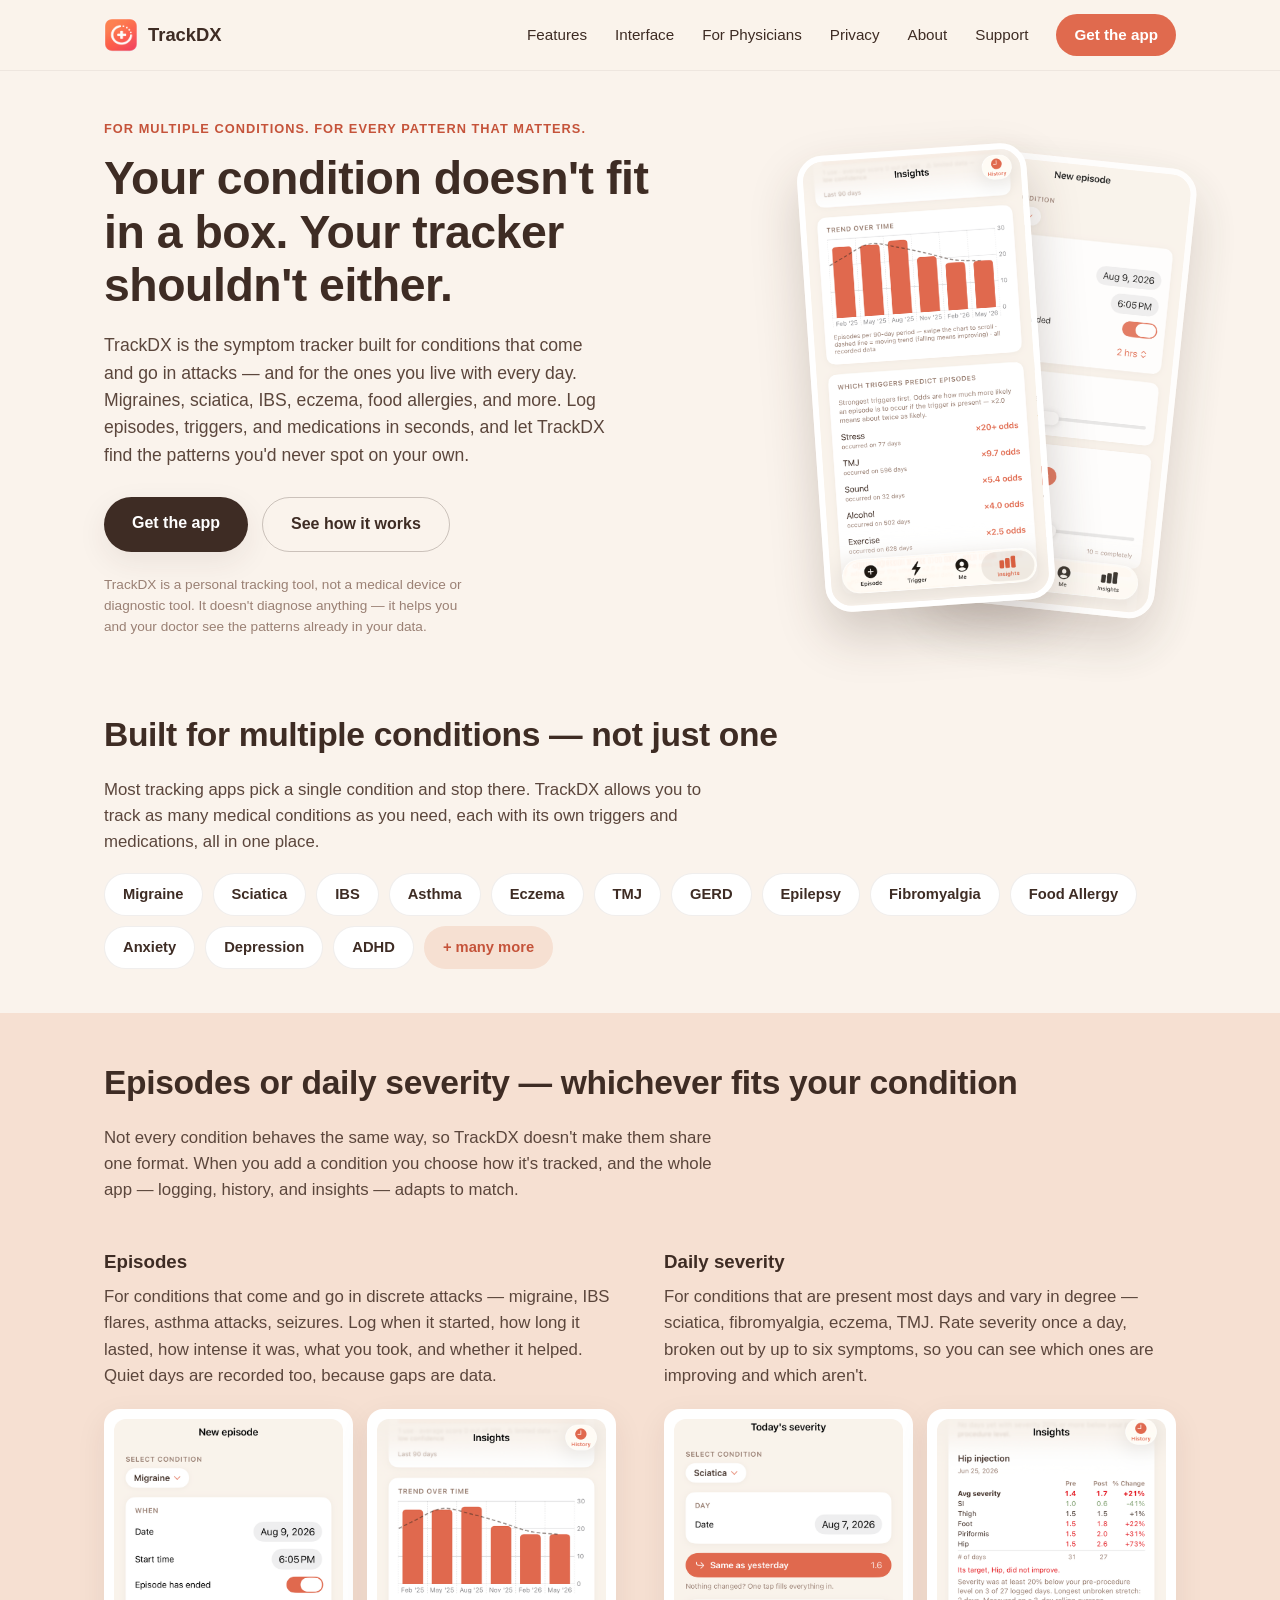
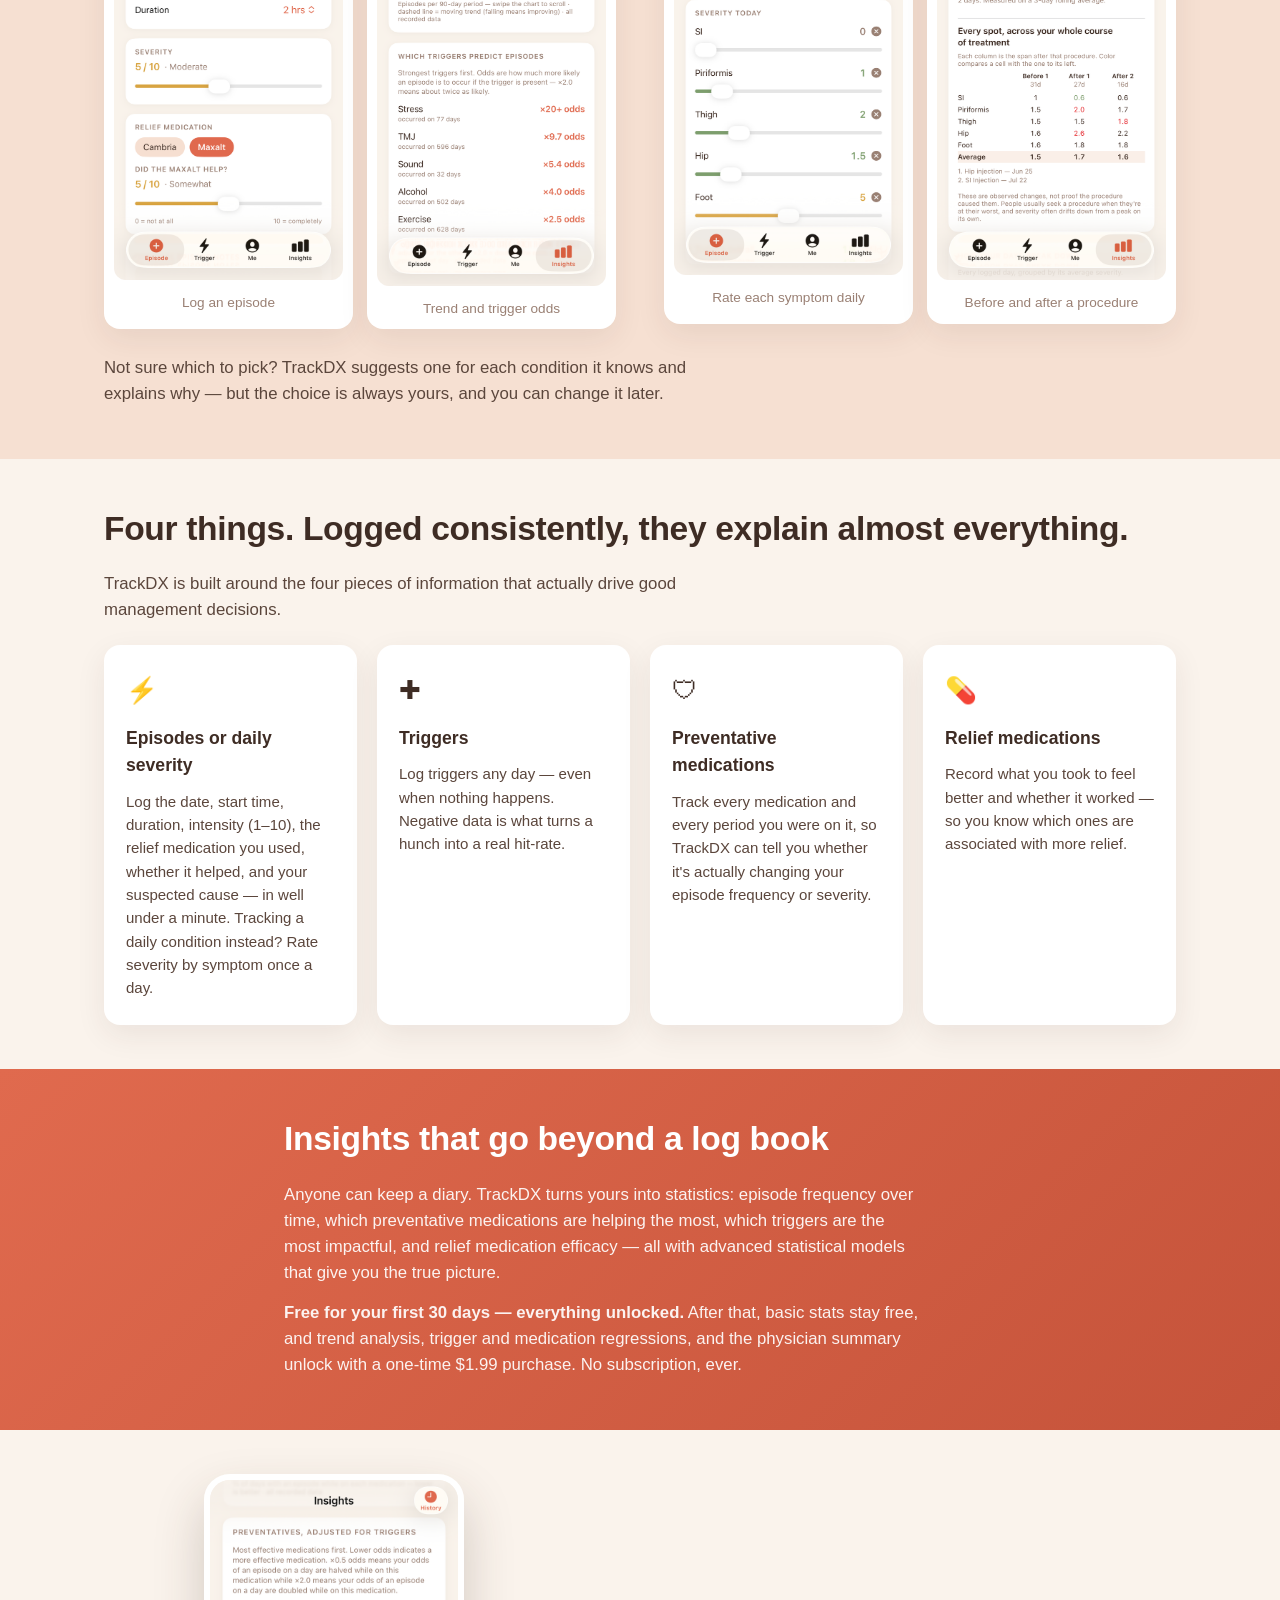
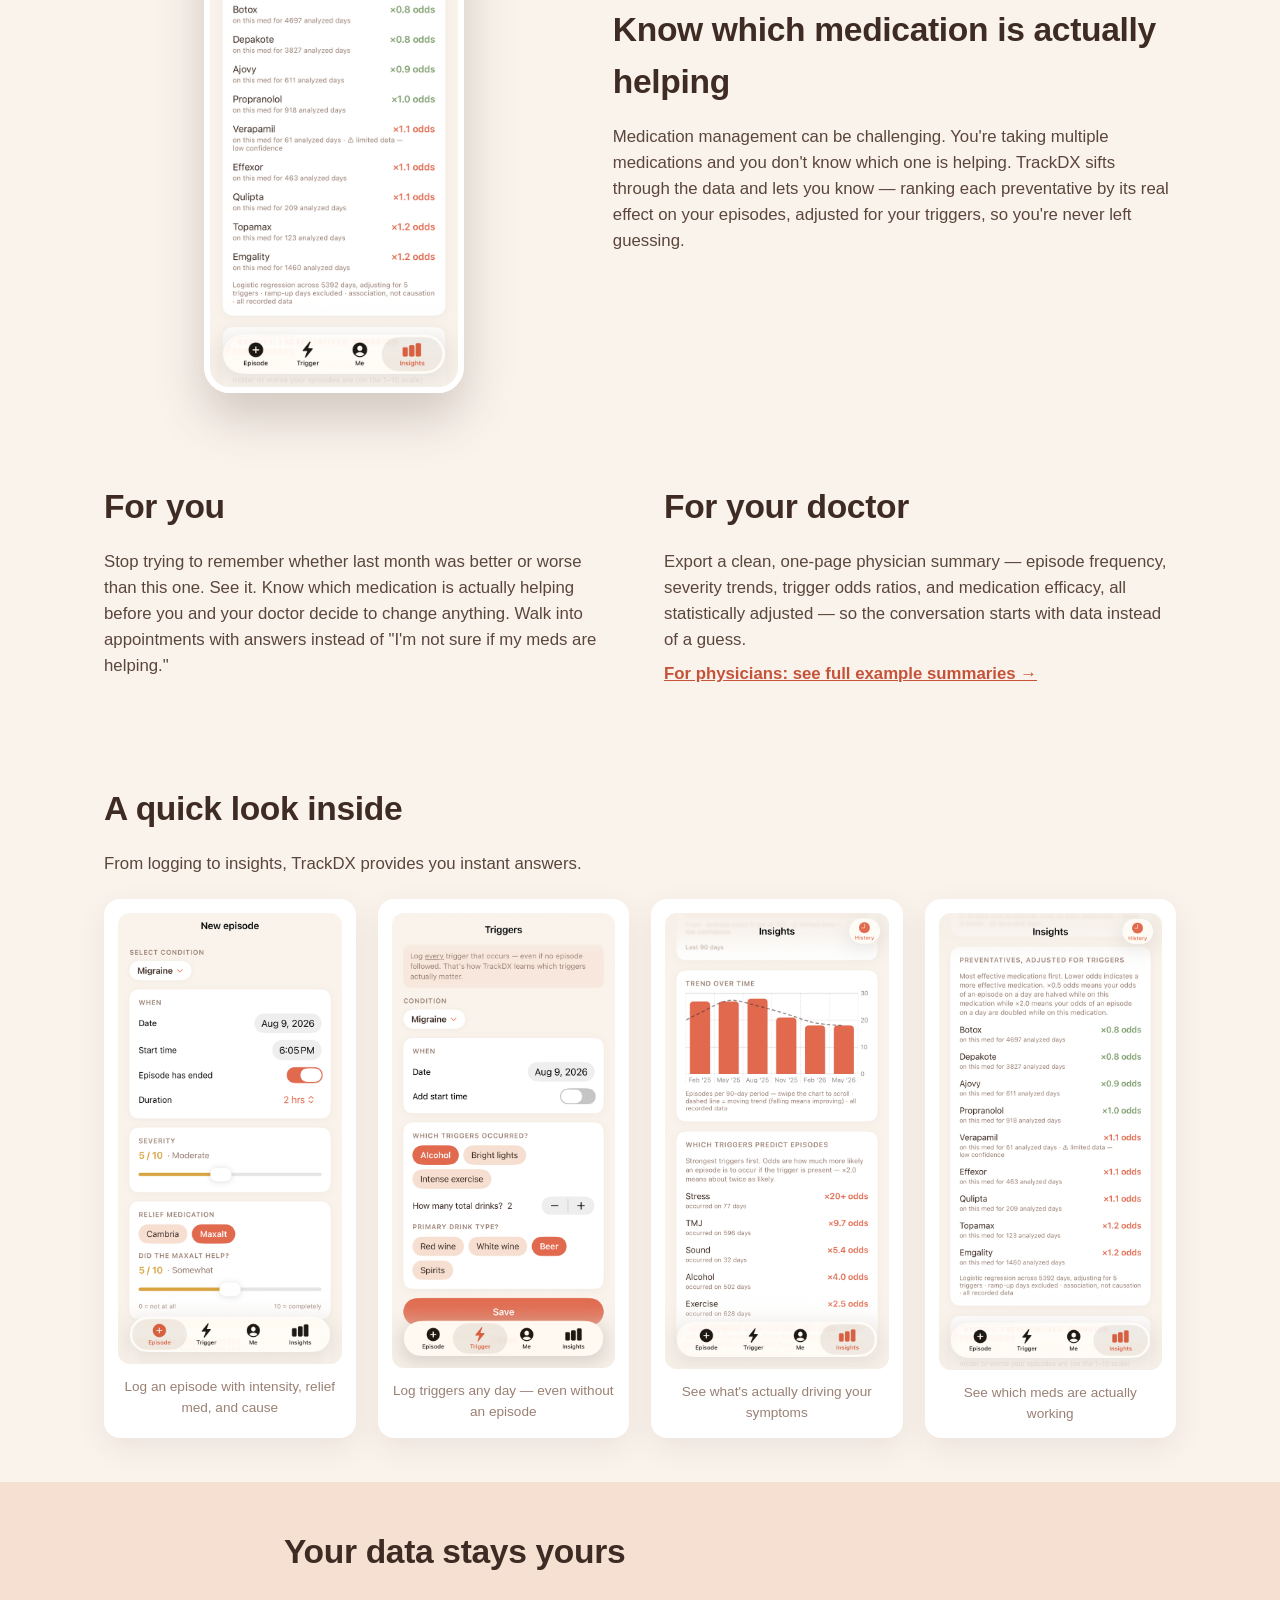
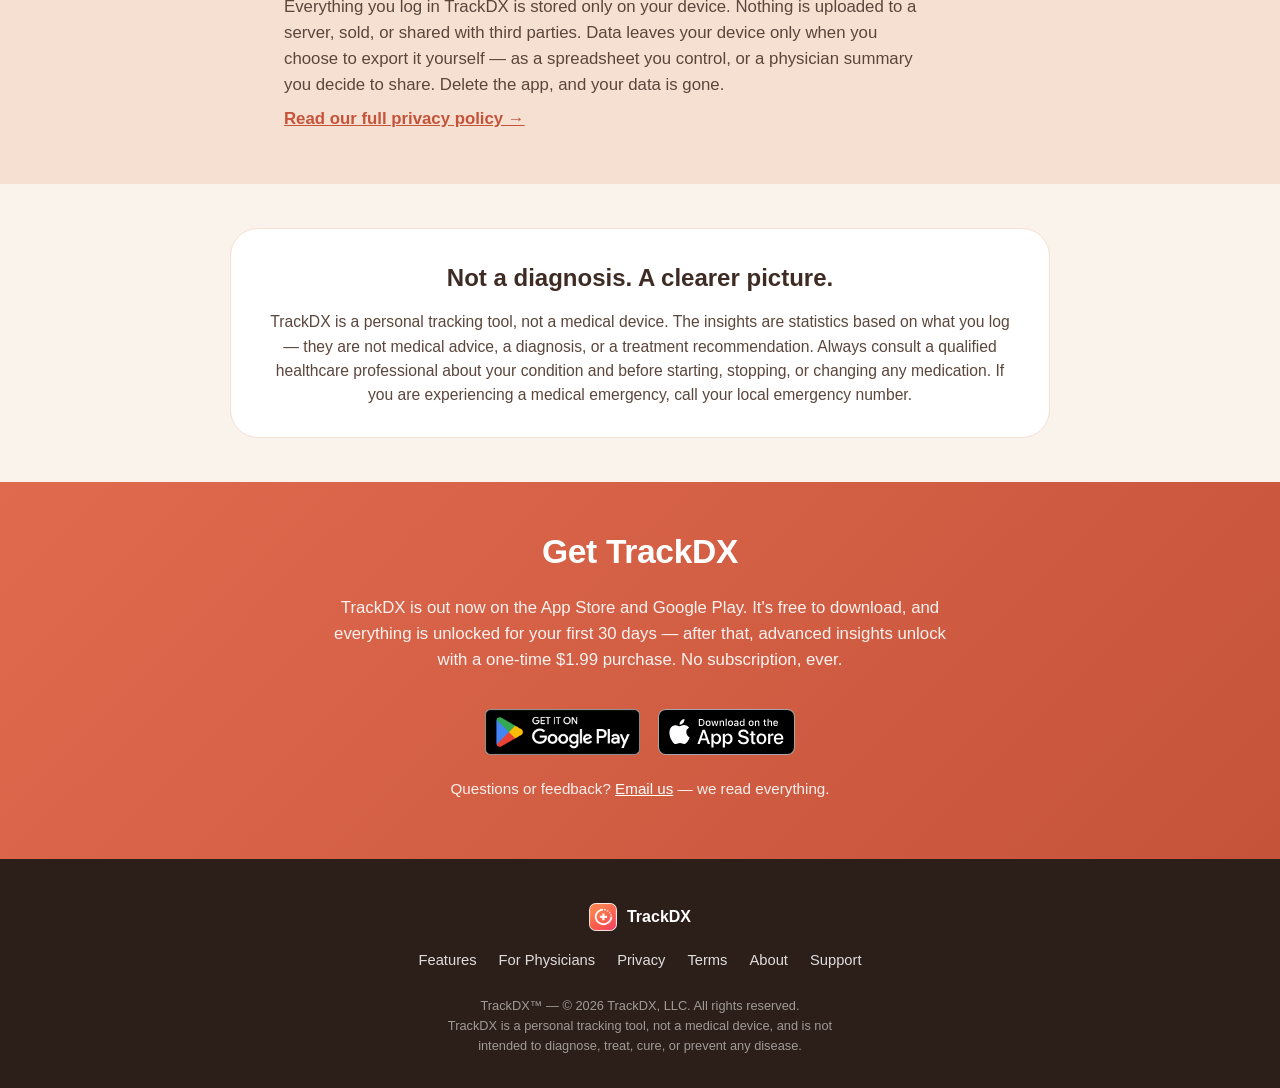
==== index.html @ d3ad2015 "Add files via upload" ====
<!DOCTYPE html>
<html lang="en">
<head>
<meta charset="UTF-8">

<!-- Google tag (gtag.js) -->
<script async src="https://www.googletagmanager.com/gtag/js?id=G-Z09Z6HNYB4"></script>
<script>
  window.dataLayer = window.dataLayer || [];
  function gtag(){dataLayer.push(arguments);}
  gtag('js', new Date());

  gtag('config', 'G-Z09Z6HNYB4');
</script>

<meta name="viewport" content="width=device-width, initial-scale=1.0">
<title>TrackDX — Track Multiple Conditions, Understand Your Patterns</title>
<meta name="description" content="TrackDX is the symptom, trigger, and medication tracker for multiple medical conditions — not just one. Track conditions that come in episodes or that you rate daily, then get statistics-driven insights you and your doctor can actually use.">

<!-- Open Graph -->
<meta property="og:title" content="TrackDX — Track multiple conditions. Understand your patterns.">
<meta property="og:description" content="Log episodes, triggers, preventative meds, and relief meds across multiple conditions — episodic or daily. Get insights that help guide management with your doctor.">
<meta property="og:image" content="assets/img/app-icon-512.png">
<meta property="og:type" content="website">
<meta property="og:url" content="https://www.trackdx.net">

<link rel="icon" type="image/png" href="assets/img/favicon-32.png">
<link rel="apple-touch-icon" href="assets/img/app-icon-180.png">
<link rel="canonical" href="https://www.trackdx.net/">
<link rel="stylesheet" href="css/style.css">
</head>
<body>

<a class="skip-link" href="#main">Skip to content</a>

<header class="site-header">
  <div class="container header-inner">
    <a class="brand" href="#top">
      <img src="assets/img/app-icon-180.png" alt="TrackDX app icon" class="brand-icon">
      <span class="brand-name">TrackDX</span>
    </a>
    <nav class="site-nav" aria-label="Primary">
      <a href="index.html#features">Features</a>
      <a href="index.html#screens">Interface</a>
      <a href="physicians.html">For Physicians</a>
      <a href="privacy.html">Privacy</a>
      <a href="about.html">About</a>
      <a href="support.html">Support</a>
      <a href="index.html#download" class="nav-cta">Get the app</a>
    </nav>
    <button class="nav-toggle" aria-label="Toggle menu" aria-expanded="false" id="navToggle">
      <span></span><span></span><span></span>
    </button>
  </div>
</header>

<main id="main">

  <!-- HERO -->
  <section id="top" class="hero">
    <div class="container hero-inner">
      <div class="hero-copy">
        <p class="eyebrow">For multiple conditions. For every pattern that matters.</p>
        <h1>Your condition doesn't fit in a box. Your tracker shouldn't either.</h1>
        <p class="hero-sub">
          TrackDX is the symptom tracker built for conditions that come and go in attacks — and for the ones
          you live with every day. Migraines, sciatica, IBS, eczema, food allergies, and more. Log episodes,
          triggers, and medications in seconds, and let TrackDX find the patterns you'd never spot on your own.
        </p>
        <div class="hero-actions">
          <a href="#download" class="btn btn-primary">Get the app</a>
          <a href="#features" class="btn btn-ghost">See how it works</a>
        </div>
        <p class="hero-disclaimer">
          TrackDX is a personal tracking tool, not a medical device or diagnostic tool. It doesn't diagnose
          anything — it helps you and your doctor see the patterns already in your data.
        </p>
      </div>
      <div class="hero-art">
        <img src="assets/img/screenshot-episode.png" alt="TrackDX New Episode screen showing intensity and relief medication" class="phone-shot phone-shot--back">
        <img src="assets/img/screenshot-insights-trends.png" alt="TrackDX Insights screen showing episodes per period with a moving trend line, and which triggers predict episodes" class="phone-shot phone-shot--front">
      </div>
    </div>
  </section>

  <!-- WHAT MAKES IT DIFFERENT -->
  <section class="band band-cream">
    <div class="container">
      <h2 class="section-title">Built for multiple conditions — not just one</h2>
      <p class="section-lead">
        Most tracking apps pick a single condition and stop there. TrackDX allows you to track as many
        medical conditions as you need, each with its own triggers and medications, all in one place.
      </p>
      <div class="pill-row" aria-label="Example conditions you can track">
        <span class="pill">Migraine</span>
        <span class="pill">Sciatica</span>
        <span class="pill">IBS</span>
        <span class="pill">Asthma</span>
        <span class="pill">Eczema</span>
        <span class="pill">TMJ</span>
        <span class="pill">GERD</span>
        <span class="pill">Epilepsy</span>
        <span class="pill">Fibromyalgia</span>
        <span class="pill">Food Allergy</span>
        <span class="pill">Anxiety</span>
        <span class="pill">Depression</span>
        <span class="pill">ADHD</span>
        <span class="pill pill-accent">+ many more</span>
      </div>
    </div>
  </section>

  <!-- TWO TRACKING MODES -->
  <section id="modes" class="band band-peach">
    <div class="container">
      <h2 class="section-title">Episodes or daily severity — whichever fits your condition</h2>
      <p class="section-lead">
        Not every condition behaves the same way, so TrackDX doesn't make them share one format. When you add
        a condition you choose how it's tracked, and the whole app — logging, history, and insights — adapts
        to match.
      </p>
      <div class="two-col" style="margin-top:26px;">
        <div>
          <h3 style="margin-bottom:8px;">Episodes</h3>
          <p class="section-lead">
            For conditions that come and go in discrete attacks — migraine, IBS flares, asthma attacks,
            seizures. Log when it started, how long it lasted, how intense it was, what you took, and whether
            it helped. Quiet days are recorded too, because gaps are data.
          </p>
          <div style="display:flex; gap:14px; flex-wrap:wrap; margin-top:20px;">
            <figure class="screen-item" style="flex:1 1 150px; min-width:0; margin:0; padding:10px;">
              <img src="assets/img/screenshot-episode.png" alt="TrackDX new episode screen with date, start time, duration, an intensity slider, relief medication, and suspected cause">
              <figcaption>Log an episode</figcaption>
            </figure>
            <figure class="screen-item" style="flex:1 1 150px; min-width:0; margin:0; padding:10px;">
              <img src="assets/img/screenshot-insights-trends.png" alt="TrackDX Insights showing episodes per period with a moving trend line, and which triggers predict episodes ranked by odds">
              <figcaption>Trend and trigger odds</figcaption>
            </figure>
          </div>
        </div>
        <div>
          <h3 style="margin-bottom:8px;">Daily severity</h3>
          <p class="section-lead">
            For conditions that are present most days and vary in degree — sciatica, fibromyalgia, eczema,
            TMJ. Rate severity once a day, broken out by up to six symptoms, so you can see which ones
            are improving and which aren't.
          </p>
          <div style="display:flex; gap:14px; flex-wrap:wrap; margin-top:20px;">
            <figure class="screen-item" style="flex:1 1 150px; min-width:0; margin:0; padding:10px;">
              <img src="assets/img/screenshot-daily.png" alt="TrackDX daily severity screen with a 0-10 slider for each tracked symptom">
              <figcaption>Rate each symptom daily</figcaption>
            </figure>
            <figure class="screen-item" style="flex:1 1 150px; min-width:0; margin:0; padding:10px;">
              <img src="assets/img/screenshot-daily-procedure.png" alt="TrackDX daily Insights showing average severity before and after each procedure, such as an injection">
              <figcaption>Before and after a procedure</figcaption>
            </figure>
          </div>
        </div>
      </div>
      <p class="section-lead" style="margin-top:26px;">
        Not sure which to pick? TrackDX suggests one for each condition it knows and explains why — but the
        choice is always yours, and you can change it later.
      </p>
    </div>
  </section>

  <!-- FEATURES -->
  <section id="features" class="band">
    <div class="container">
      <h2 class="section-title">Four things. Logged consistently, they explain almost everything.</h2>
      <p class="section-lead">
        TrackDX is built around the four pieces of information that actually drive good management decisions.
      </p>
      <div class="feature-grid">
        <div class="feature-card">
          <div class="feature-icon" aria-hidden="true">⚡</div>
          <h3>Episodes or daily severity</h3>
          <p>Log the date, start time, duration, intensity (1–10), the relief medication you used, whether
          it helped, and your suspected cause — in well under a minute. Tracking a daily condition instead?
          Rate severity by symptom once a day.</p>
        </div>
        <div class="feature-card">
          <div class="feature-icon" aria-hidden="true">✚</div>
          <h3>Triggers</h3>
          <p>Log triggers any day — even when nothing happens. Negative data is what turns a hunch into a
          real hit-rate.</p>
        </div>
        <div class="feature-card">
          <div class="feature-icon" aria-hidden="true">🛡</div>
          <h3>Preventative medications</h3>
          <p>Track every medication and every period you were on it, so TrackDX can tell you whether it's
          actually changing your episode frequency or severity.</p>
        </div>
        <div class="feature-card">
          <div class="feature-icon" aria-hidden="true">💊</div>
          <h3>Relief medications</h3>
          <p>Record what you took to feel better and whether it worked — so you know which ones are
          associated with more relief.</p>
        </div>
      </div>
    </div>
  </section>

  <!-- INSIGHTS -->
  <section id="insights" class="band band-coral">
    <div class="container insights-inner">
      <div class="insights-copy">
        <h2 class="section-title section-title--light">Insights that go beyond a log book</h2>
        <p class="section-lead section-lead--light">
          Anyone can keep a diary. TrackDX turns yours into statistics: episode frequency over time, which
          preventative medications are helping the most, which triggers are the most impactful, and relief
          medication efficacy — all with advanced statistical models that give you the true picture.
        </p>
        <p class="section-lead section-lead--light" style="margin-top:14px;">
          <strong>Free for your first 30 days — everything unlocked.</strong> After that, basic stats stay
          free, and trend analysis, trigger and medication regressions, and the physician summary unlock with
          a one-time $1.99 purchase. No subscription, ever.
        </p>
      </div>
    </div>
  </section>

  <!-- MEDICATION SPOTLIGHT -->
  <section class="band">
    <div class="container spotlight-inner">
      <div class="spotlight-art">
        <img src="assets/img/screenshot-preventatives.png" alt="TrackDX Insights screen showing preventative medications ranked by effect, adjusted for triggers" class="phone-shot">
      </div>
      <div class="spotlight-copy">
        <h2 class="section-title">Know which medication is actually helping</h2>
        <p class="section-lead">
          Medication management can be challenging. You're taking multiple medications and you don't know
          which one is helping. TrackDX sifts through the data and lets you know — ranking each preventative
          by its real effect on your episodes, adjusted for your triggers, so you're never left guessing.
        </p>
      </div>
    </div>
  </section>

  <!-- WHO IT'S FOR -->
  <section class="band band-cream">
    <div class="container two-col">
      <div>
        <h2 class="section-title">For you</h2>
        <p class="section-lead">
          Stop trying to remember whether last month was better or worse than this one. See it. Know which
          medication is actually helping before you and your doctor decide to change anything. Walk into
          appointments with answers instead of "I'm not sure if my meds are helping."
        </p>
      </div>
      <div>
        <h2 class="section-title">For your doctor</h2>
        <p class="section-lead">
          Export a clean, one-page physician summary — episode frequency, severity trends, trigger odds
          ratios, and medication efficacy, all statistically adjusted — so the conversation starts with data
          instead of a guess.
        </p>
        <p class="section-lead" style="margin-top:4px;"><a href="physicians.html" style="color:var(--coral-dark); font-weight:600; text-decoration:underline;">For physicians: see full example summaries →</a></p>
      </div>
    </div>
  </section>

  <!-- SCREENSHOTS -->
  <section id="screens" class="band">
    <div class="container">
      <h2 class="section-title">A quick look inside</h2>
      <p class="section-lead">From logging to insights, TrackDX provides you instant answers.</p>
      <div class="screens-grid">
        <figure class="screen-item">
          <img src="assets/img/screenshot-episode.png" alt="New episode screen with intensity slider and relief medication">
          <figcaption>Log an episode with intensity, relief med, and cause</figcaption>
        </figure>
        <figure class="screen-item">
          <img src="assets/img/screenshot-trigger.png" alt="Triggers screen for logging triggers on any day">
          <figcaption>Log triggers any day — even without an episode</figcaption>
        </figure>
        <figure class="screen-item">
          <img src="assets/img/screenshot-insights-trends.png" alt="Insights screen with trend over time chart and which triggers predict episodes">
          <figcaption>See what's actually driving your symptoms</figcaption>
        </figure>
        <figure class="screen-item">
          <img src="assets/img/screenshot-preventatives.png" alt="Insights screen showing preventative medications adjusted for triggers">
          <figcaption>See which meds are actually working</figcaption>
        </figure>
      </div>
    </div>
  </section>

  <!-- PRIVACY -->
  <section id="privacy" class="band band-peach">
    <div class="container privacy-inner">
      <h2 class="section-title">Your data stays yours</h2>
      <p class="section-lead">
        Everything you log in TrackDX is stored only on your device. Nothing is uploaded to a server, sold,
        or shared with third parties. Data leaves your device only when you choose to export it yourself —
        as a spreadsheet you control, or a physician summary you decide to share. Delete the app, and your
        data is gone.
      </p>
      <p class="section-lead" style="margin-top:4px;"><a href="privacy.html" style="color:var(--coral-dark); font-weight:600; text-decoration:underline;">Read our full privacy policy →</a></p>
    </div>
  </section>

  <!-- DISCLAIMER CALLOUT -->
  <section class="band">
    <div class="container">
      <div class="disclaimer-box">
        <h2>Not a diagnosis. A clearer picture.</h2>
        <p>
          TrackDX is a personal tracking tool, not a medical device. The insights are statistics based on
          what you log — they are not medical advice, a diagnosis, or a treatment recommendation. Always
          consult a qualified healthcare professional about your condition and before starting, stopping, or
          changing any medication. If you are experiencing a medical emergency, call your local emergency
          number.
        </p>
      </div>
    </div>
  </section>

  <!-- DOWNLOAD -->
  <section id="download" class="band band-coral">
    <div class="container download-inner">
      <h2 class="section-title section-title--light">Get TrackDX</h2>
      <p class="section-lead section-lead--light">
        TrackDX is out now on the App Store and Google Play. It's free to download, and everything is
        unlocked for your first 30 days — after that, advanced insights unlock with a one-time $1.99
        purchase. No subscription, ever.
      </p>
      <div class="store-badges">
        <a class="store-badge-link"
           href="https://play.google.com/store/apps/details?id=net.trackdx.app"
           rel="noopener">
          <img class="store-badge-art"
               src="assets/img/google-play-badge.png"
               alt="Get it on Google Play">
        </a>
        <a class="store-badge-link"
           href="https://apps.apple.com/us/app/trackdx/id6793698844"
           rel="noopener">
          <img class="store-badge-art"
               src="assets/img/app-store-badge.svg"
               alt="Download on the App Store">
        </a>
      </div>
      <p class="download-note">Questions or feedback? <a href="mailto:contact@trackdx.net?subject=TrackDX">Email us</a> — we read everything.</p>
    </div>
  </section>


</main>

<footer class="site-footer">
  <div class="container footer-inner">
    <div class="footer-brand">
      <img src="assets/img/app-icon-180.png" alt="TrackDX app icon" class="footer-icon">
      <span>TrackDX</span>
    </div>
    <nav class="footer-nav" aria-label="Footer">
      <a href="index.html#features">Features</a>
      <a href="physicians.html">For Physicians</a>
      <a href="privacy.html">Privacy</a>
      <a href="terms.html">Terms</a>
      <a href="about.html">About</a>
      <a href="support.html">Support</a>
    </nav>
    <p class="footer-legal">
      TrackDX™ — © 2026 TrackDX, LLC. All rights reserved.<br>
      TrackDX is a personal tracking tool, not a medical device, and is not intended to diagnose, treat,
      cure, or prevent any disease.
    </p>
  </div>
</footer>

<script src="js/main.js"></script>
</body>
</html>
---- css/style.css ----
/* ==========================================================================
   TrackDX marketing site
   Palette matches the in-app "warm coral & cream" theme (Theme.swift)
   ========================================================================== */

:root {
  --coral: #E06A4E;
  --coral-dark: #C5533A;
  --peach: #F6E0D2;
  --cream: #FAF3EC;
  --card: #FFFFFF;
  --ink: #3E2C24;
  --muted: #9A8074;
  --sage: #7E9E6E;
  --amber: #D9A441;

  --radius: 16px;
  --radius-lg: 28px;
  --max-width: 1120px;
  --shadow: 0 10px 30px rgba(62, 44, 36, 0.08);
}

* { box-sizing: border-box; }

html { scroll-behavior: smooth; }

body {
  margin: 0;
  font-family: -apple-system, BlinkMacSystemFont, "Segoe UI", Roboto, Helvetica, Arial, sans-serif;
  color: var(--ink);
  background: var(--cream);
  line-height: 1.55;
}

img { max-width: 100%; display: block; }

a { color: inherit; }

.container {
  max-width: var(--max-width);
  margin: 0 auto;
  padding: 0 24px;
}

.skip-link {
  position: absolute;
  left: -999px;
  top: 0;
  background: var(--coral);
  color: #fff;
  padding: 10px 16px;
  border-radius: 0 0 8px 0;
  z-index: 1000;
}
.skip-link:focus { left: 0; }

/* ---------- Header ---------- */

.site-header {
  position: sticky;
  top: 0;
  z-index: 100;
  background: rgba(250, 243, 236, 0.9);
  backdrop-filter: saturate(180%) blur(10px);
  border-bottom: 1px solid rgba(62, 44, 36, 0.06);
}

.header-inner {
  display: flex;
  align-items: center;
  justify-content: space-between;
  padding-top: 14px;
  padding-bottom: 14px;
}

.brand {
  display: flex;
  align-items: center;
  gap: 10px;
  text-decoration: none;
  font-weight: 700;
  font-size: 1.15rem;
  color: var(--ink);
}

.brand-icon {
  width: 34px;
  height: 34px;
  border-radius: 9px;
}

.site-nav {
  display: flex;
  align-items: center;
  gap: 28px;
  font-weight: 500;
}

.site-nav a {
  white-space: nowrap;
  text-decoration: none;
  color: var(--ink);
  font-size: 0.95rem;
}

.site-nav a:hover { color: var(--coral); }

.nav-cta {
  background: var(--coral);
  color: #fff !important;
  padding: 9px 18px;
  border-radius: 999px;
  font-weight: 600;
}
.nav-cta:hover { background: var(--coral-dark); }

.nav-toggle {
  display: none;
  flex-direction: column;
  justify-content: center;
  gap: 5px;
  width: 40px;
  height: 40px;
  background: none;
  border: none;
  cursor: pointer;
}
.nav-toggle span {
  display: block;
  height: 2px;
  background: var(--ink);
  border-radius: 2px;
}

/* ---------- Buttons ---------- */

.btn {
  display: inline-block;
  text-decoration: none;
  font-weight: 600;
  font-size: 1rem;
  padding: 14px 28px;
  border-radius: 999px;
  transition: transform 0.15s ease, background 0.15s ease, box-shadow 0.15s ease;
}

.btn-primary {
  background: var(--ink);
  color: #fff;
  box-shadow: var(--shadow);
}
.btn-primary:hover { background: #2c1f19; transform: translateY(-1px); }

.btn-ghost {
  background: transparent;
  color: var(--ink);
  border: 1.5px solid rgba(62, 44, 36, 0.25);
}
.btn-ghost:hover { border-color: var(--ink); }

/* ---------- Hero ---------- */

.hero {
  padding: 48px 0 28px;
}

.hero-inner {
  display: grid;
  grid-template-columns: 1.1fr 0.9fr;
  gap: 48px;
  align-items: center;
}

.eyebrow {
  text-transform: uppercase;
  letter-spacing: 0.08em;
  font-size: 0.8rem;
  font-weight: 700;
  color: var(--coral-dark);
  margin: 0 0 14px;
}

.hero h1 {
  font-size: clamp(2rem, 4vw, 2.9rem);
  line-height: 1.15;
  margin: 0 0 20px;
  font-weight: 800;
  letter-spacing: -0.01em;
}

.hero-sub {
  font-size: 1.1rem;
  color: #5b463c;
  max-width: 52ch;
  margin: 0 0 28px;
}

.hero-actions {
  display: flex;
  gap: 14px;
  flex-wrap: wrap;
  margin-bottom: 22px;
}

.hero-disclaimer {
  font-size: 0.85rem;
  color: var(--muted);
  max-width: 48ch;
  margin: 0;
}

.hero-art {
  position: relative;
  display: flex;
  justify-content: center;
  align-items: center;
  min-height: 460px;
}

.phone-shot {
  width: 230px;
  border-radius: 26px;
  box-shadow: 0 24px 50px rgba(62, 44, 36, 0.22);
  border: 6px solid #fff;
}

.phone-shot--back {
  position: absolute;
  right: 0;
  top: 10px;
  opacity: 0.85;
  transform: rotate(6deg);
}

.phone-shot--front {
  position: relative;
  left: -20px;
  transform: rotate(-4deg);
}

/* ---------- Bands / sections ---------- */

.band {
  padding: 44px 0;
}

.band-cream { background: var(--cream); }
.band-peach { background: var(--peach); }

.band-coral {
  background: linear-gradient(135deg, var(--coral) 0%, var(--coral-dark) 100%);
  color: #fff;
}

.section-title {
  font-size: clamp(1.6rem, 3vw, 2.1rem);
  font-weight: 800;
  margin: 0 0 16px;
  letter-spacing: -0.01em;
}

.section-title--light { color: #fff; }

.section-lead {
  font-size: 1.05rem;
  color: #5b463c;
  max-width: 68ch;
  margin: 0 0 8px;
}

.section-lead--light { color: rgba(255, 255, 255, 0.92); }

/* Pills */

.pill-row {
  display: flex;
  flex-wrap: wrap;
  gap: 10px;
  margin-top: 18px;
}

.pill {
  background: var(--card);
  border: 1px solid rgba(62, 44, 36, 0.08);
  padding: 9px 18px;
  border-radius: 999px;
  font-size: 0.92rem;
  font-weight: 600;
  color: var(--ink);
}

.pill-accent {
  background: var(--peach);
  border-color: transparent;
  color: var(--coral-dark);
}

/* Feature grid */

.feature-grid {
  display: grid;
  grid-template-columns: repeat(4, 1fr);
  gap: 20px;
  margin-top: 22px;
}

.feature-card {
  background: var(--card);
  border-radius: var(--radius);
  padding: 26px 22px;
  box-shadow: var(--shadow);
}

.feature-icon {
  font-size: 1.6rem;
  margin-bottom: 14px;
}

.feature-card h3 {
  margin: 0 0 10px;
  font-size: 1.1rem;
}

.feature-card p {
  margin: 0;
  color: #5b463c;
  font-size: 0.94rem;
}

/* Insights band */

.insights-inner {
  display: block;
  max-width: 760px;
}


/* Two column */

.two-col {
  display: grid;
  grid-template-columns: 1fr 1fr;
  gap: 48px;
}

/* Medication spotlight */

.spotlight-inner {
  display: grid;
  grid-template-columns: 0.9fr 1.1fr;
  gap: 48px;
  align-items: center;
}

.spotlight-art {
  display: flex;
  justify-content: center;
}

.spotlight-art .phone-shot {
  width: 260px;
  box-shadow: 0 24px 50px rgba(62, 44, 36, 0.22);
}

/* Screens grid */

.screens-grid {
  display: grid;
  grid-template-columns: repeat(4, 1fr);
  gap: 22px;
  margin-top: 22px;
}

.screen-item {
  margin: 0;
  background: var(--card);
  border-radius: var(--radius);
  padding: 14px;
  box-shadow: var(--shadow);
}

.screen-item img {
  border-radius: 12px;
  margin-bottom: 12px;
}

.screen-item figcaption {
  font-size: 0.85rem;
  color: var(--muted);
  text-align: center;
}

/* Privacy */

.privacy-inner { max-width: 760px; }

/* Disclaimer box */

.disclaimer-box {
  background: var(--card);
  border: 1.5px solid var(--peach);
  border-radius: var(--radius-lg);
  padding: 30px 32px;
  max-width: 820px;
  margin: 0 auto;
  text-align: center;
}

.disclaimer-box h2 {
  margin: 0 0 14px;
  font-size: 1.5rem;
}

.disclaimer-box p {
  margin: 0;
  color: #5b463c;
  font-size: 0.98rem;
}

/* Download */

.download-inner { text-align: center; }
.download-inner .section-lead--light { margin: 0 auto 36px; }

.store-badges {
  display: flex;
  justify-content: center;
  gap: 18px;
  flex-wrap: wrap;
  margin-bottom: 22px;
}

.store-badge {
  display: flex;
  flex-direction: column;
  align-items: flex-start;
  background: rgba(0, 0, 0, 0.18);
  border: 1.5px solid rgba(255, 255, 255, 0.35);
  border-radius: 14px;
  padding: 10px 26px 12px;
  min-width: 190px;
  cursor: default;
}

/* Official store badge artwork (Google's own asset, unmodified per their terms).
   Height is matched to the neighbouring text badge so the two sit level. */
.store-badge-link {
  display: inline-flex;
  align-items: center;
  text-decoration: none;
  transition: transform 0.15s ease;
}

.store-badge-link:hover,
.store-badge-link:focus-visible { transform: translateY(-2px); }

.store-badge-art {
  height: 46px;
  width: auto;
  display: block;
}

/* Live badge: a real link, so it needs affordance the disabled ones don't have. */
.store-badge--live {
  background: rgba(0, 0, 0, 0.32);
  border-color: rgba(255, 255, 255, 0.7);
  cursor: pointer;
  text-decoration: none;
  transition: transform 0.15s ease, background 0.15s ease;
}

.store-badge--live:hover,
.store-badge--live:focus-visible {
  background: rgba(0, 0, 0, 0.45);
  transform: translateY(-2px);
}

.store-badge--disabled { opacity: 0.55; }

.store-badge-eyebrow {
  font-size: 0.7rem;
  text-transform: uppercase;
  letter-spacing: 0.05em;
  color: rgba(255, 255, 255, 0.75);
}

.store-badge-name {
  font-size: 1.25rem;
  font-weight: 700;
  color: #fff;
}

.download-note {
  color: rgba(255, 255, 255, 0.9);
  font-size: 0.95rem;
}

.download-note a {
  color: #fff;
  text-decoration: underline;
}

/* Support */

.support-inner { text-align: center; }
.support-inner .section-lead { margin: 0 auto 28px; }

/* Policy document (Privacy) */

.policy-meta {
  color: var(--muted);
  font-size: 0.92rem;
  max-width: 760px;
  margin: 0 auto 8px;
}

.policy-content {
  max-width: 760px;
  margin: 0 auto;
}

.policy-content h2 {
  font-size: 1.25rem;
  font-weight: 800;
  color: var(--ink);
  margin: 40px 0 12px;
}

.policy-content h2:first-child {
  margin-top: 0;
}

.policy-content p {
  color: #5b463c;
  font-size: 1rem;
  margin: 0 0 14px;
}

.policy-content ul {
  margin: 0 0 14px;
  padding-left: 22px;
  color: #5b463c;
}

.policy-content li {
  margin-bottom: 8px;
}

.policy-content a {
  color: var(--coral-dark);
  text-decoration: underline;
}

/* ALL-CAPS legal blocks in the Terms (warranty disclaimer, medical notice).
   Capitalisation is what makes these enforceable in many jurisdictions, so the
   text can't be lowercased — instead it's set smaller, tighter and offset so a
   wall of capitals reads as legal emphasis rather than as shouting. */

.policy-content p.policy-caps {
  font-size: 0.86rem;
  line-height: 1.6;
  letter-spacing: 0.01em;
  color: #6b4a3a;
  background: var(--peach);
  border-radius: var(--radius);
  padding: 14px 18px;
  margin: 0 0 14px;
}

.policy-note {
  background: var(--peach);
  border-radius: var(--radius);
  padding: 18px 22px;
  font-size: 0.92rem;
  color: #6b4a3a;
  margin: 0 0 32px;
}

/* Simple content pages (About / Support) */

.page-hero {
  padding: 40px 0 8px;
  text-align: center;
}

.page-hero .section-lead { margin: 0 auto; }

.contact-card {
  background: var(--card);
  border-radius: var(--radius-lg);
  box-shadow: var(--shadow);
  padding: 32px;
  max-width: 620px;
  margin: 0 auto;
  text-align: center;
}

.contact-card h2 {
  margin: 0 0 10px;
  font-size: 1.3rem;
}

.contact-card p {
  color: #5b463c;
  margin: 0 0 18px;
}

/* About page.
   Everything sits in ONE column of the same width and is centred. Previously
   the pieces disagreed: .section-lead and .philosophy-list were capped at 68ch
   (~730px) with no auto margins, while .contact-card was 620px and centred — so
   three different left edges down a single page. That mismatch, not the text
   alignment, is what made it look broken. --about-col forces one measure. */
.page-about {
  --about-col: 660px;
}

.page-about .section-title,
.page-about .section-lead,
.page-about .philosophy-list,
.page-about .philosophy-list li,
.page-about .company-block {
  text-align: center;
}

.page-about .section-lead,
.page-about .philosophy-list,
.page-about .contact-card,
.page-about .company-block {
  max-width: var(--about-col);
  margin-left: auto;
  margin-right: auto;
}

/* Breathing room between the stacked bands — 44px top and bottom ran the
   philosophy cards straight into the contact card. */
.page-about .page-hero { padding: 52px 0 4px; }
.page-about .section-lead { margin-bottom: 8px; }
.page-about .philosophy-list { margin-top: 24px; }
.page-about .company-block { color: #7a6559; font-size: 0.95rem; }

/* How-to-use grid (Support page) */

.howto-intro {
  text-align: center;
  max-width: 640px;
  margin: 0 auto;
}

.howto-grid {
  display: grid;
  grid-template-columns: repeat(2, 1fr);
  gap: 28px;
  margin: 28px 0 0;
  align-items: start;
}

.howto-card {
  background: var(--card);
  border-radius: var(--radius);
  padding: 18px;
  box-shadow: var(--shadow);
}

.howto-card h3 {
  margin: 0 0 12px;
  font-size: 1.05rem;
  color: var(--ink);
}

.howto-card img {
  border-radius: 12px;
}

.company-block {
  max-width: 620px;
  margin: 0 auto;
  text-align: center;
  color: var(--muted);
  font-size: 0.92rem;
}

.philosophy-list {
  list-style: none;
  padding: 0;
  margin: 20px 0 0;
  max-width: 68ch;
  display: grid;
  gap: 16px;
}

.philosophy-list li {
  background: var(--card);
  border-radius: var(--radius);
  padding: 18px 22px;
  box-shadow: var(--shadow);
  color: #5b463c;
  font-size: 0.98rem;
}

.philosophy-list li strong {
  display: block;
  margin-bottom: 4px;
  color: var(--ink);
  font-size: 1.02rem;
}

/* Import page */

.import-cta-wrap {
  text-align: center;
  margin: 0 0 8px;
}

.btn-secondary {
  background: var(--peach);
  color: var(--coral-dark) !important;
}
.btn-secondary:hover { background: #f0d0bb; }

.steps-list {
  counter-reset: step;
  list-style: none;
  padding: 0;
  margin: 24px auto 0;
  max-width: 720px;
  display: grid;
  gap: 16px;
}

.steps-list li {
  position: relative;
  background: var(--card);
  border-radius: var(--radius);
  padding: 16px 20px 16px 62px;
  box-shadow: var(--shadow);
  color: #5b463c;
  font-size: 0.96rem;
}

.steps-list li::before {
  counter-increment: step;
  content: counter(step);
  position: absolute;
  left: 18px;
  top: 16px;
  width: 28px;
  height: 28px;
  border-radius: 50%;
  background: var(--coral);
  color: #fff;
  font-weight: 700;
  font-size: 0.9rem;
  display: flex;
  align-items: center;
  justify-content: center;
}

.steps-list li strong {
  display: block;
  color: var(--ink);
  margin-bottom: 3px;
}

.download-card {
  background: var(--card);
  border-radius: var(--radius-lg);
  box-shadow: var(--shadow);
  padding: 30px 32px;
  max-width: 560px;
  margin: 0 auto;
  text-align: center;
}

.download-card .file-chip {
  display: inline-block;
  font-family: ui-monospace, SFMono-Regular, Menlo, monospace;
  font-size: 0.82rem;
  background: var(--peach);
  color: var(--coral-dark);
  padding: 5px 12px;
  border-radius: 6px;
  margin-top: 14px;
}

.prompt-wrap {
  max-width: 820px;
  margin: 22px auto 0;
}

.prompt-header {
  display: flex;
  align-items: center;
  justify-content: space-between;
  margin-bottom: 10px;
  gap: 12px;
  flex-wrap: wrap;
}

.prompt-header span {
  font-weight: 700;
  color: var(--ink);
  font-size: 0.98rem;
}

.copy-btn {
  background: var(--coral);
  color: #fff;
  border: none;
  padding: 8px 18px;
  border-radius: 999px;
  font-weight: 600;
  font-size: 0.85rem;
  cursor: pointer;
  transition: background 0.15s ease;
}
.copy-btn:hover { background: var(--coral-dark); }
.copy-btn.copied { background: var(--sage); }

.prompt-box {
  background: #2c1f19;
  color: #f5ece4;
  border-radius: var(--radius);
  padding: 22px 24px;
  font-family: ui-monospace, SFMono-Regular, Menlo, monospace;
  font-size: 0.82rem;
  line-height: 1.65;
  white-space: pre-wrap;
  max-height: 480px;
  overflow-y: auto;
  margin: 0;
}

/* ---------- Footer ---------- */

.site-footer {
  background: #2c1f19;
  color: rgba(255, 255, 255, 0.85);
  padding: 44px 0 32px;
}

.footer-inner {
  display: flex;
  flex-direction: column;
  align-items: center;
  gap: 18px;
  text-align: center;
}

.footer-brand {
  display: flex;
  align-items: center;
  gap: 10px;
  font-weight: 700;
  color: #fff;
}

.footer-icon {
  width: 28px;
  height: 28px;
  border-radius: 7px;
}

.footer-nav {
  display: flex;
  gap: 22px;
  flex-wrap: wrap;
  justify-content: center;
}

.footer-nav a {
  text-decoration: none;
  color: rgba(255, 255, 255, 0.85);
  font-size: 0.92rem;
}
.footer-nav a:hover { color: #fff; }

.footer-legal {
  font-size: 0.8rem;
  color: rgba(255, 255, 255, 0.55);
  max-width: 60ch;
  margin: 6px 0 0;
}

/* ---------- Responsive ---------- */

@media (max-width: 900px) {
  .hero-inner,
  .two-col,
  .spotlight-inner {
    grid-template-columns: 1fr;
  }
  .hero-art { order: -1; min-height: 340px; }
  .spotlight-art { order: -1; }
  .feature-grid { grid-template-columns: repeat(2, 1fr); }
  .screens-grid { grid-template-columns: repeat(2, 1fr); }
  .howto-grid { grid-template-columns: repeat(2, 1fr); }
}

@media (max-width: 960px) {   /* was 720px; the For Physicians link made the bar too wide */
  .site-nav {
    position: absolute;
    top: 100%;
    left: 0;
    right: 0;
    background: var(--cream);
    flex-direction: column;
    align-items: flex-start;
    gap: 0;
    padding: 8px 24px 20px;
    border-bottom: 1px solid rgba(62, 44, 36, 0.06);
    display: none;
  }
  .site-nav.open { display: flex; }
  .site-nav a {
    width: 100%;
    padding: 12px 0;
    border-bottom: 1px solid rgba(62, 44, 36, 0.06);
  }
  .nav-cta { margin-top: 10px; text-align: center; }
  .nav-toggle { display: flex; }
}

@media (max-width: 560px) {
  .feature-grid { grid-template-columns: 1fr; }
  .screens-grid { grid-template-columns: 1fr; }
  .howto-grid { grid-template-columns: 1fr; }
  .hero { padding-top: 32px; }
  .band { padding: 32px 0; }
  .phone-shot { width: 190px; }
  .phone-shot--front { left: 0; }
  .phone-shot--back { right: 20px; }
}

/* ---------- For Physicians page ---------- */

.page-physicians .page-hero { padding: 52px 0 28px; }
.page-physicians .page-hero .section-lead { max-width: 760px; }

.physicians-title {
  font-size: clamp(1.9rem, 4vw, 2.7rem);
  line-height: 1.15;
  margin: 0 0 20px;
  font-weight: 800;
  letter-spacing: -0.01em;
}
.physicians-title span { color: var(--coral); }

.physicians-actions { justify-content: center; margin-top: 26px; }

.physicians-grid-3 { grid-template-columns: repeat(3, 1fr); }

/* Section intros run the full width of the cards beneath them. */
.page-physicians .band .section-lead { max-width: none; }

.pa-grid {
  display: grid;
  grid-template-columns: repeat(2, 1fr);
  gap: 18px;
  margin-top: 24px;
}
.pa-card {
  background: var(--card);
  border-radius: var(--radius);
  padding: 22px 24px;
  box-shadow: var(--shadow);
  border-left: 4px solid var(--coral);
}
.pa-card h3 { margin: 0 0 8px; font-size: 1.08rem; }
.pa-card p { margin: 0; color: #5b463c; font-size: 0.95rem; }
.pa-note {
  margin: 20px 0 0;
  color: #7a6559;
  font-size: 0.9rem;
  font-style: italic;
}

.page-physicians .steps-list { margin-left: 0; }
.physicians-badges { justify-content: flex-start; margin-top: 26px; }
.physicians-contact { text-align: left; color: #5b463c; }
.physicians-contact a { color: var(--coral-dark); }

.summary-grid {
  display: grid;
  grid-template-columns: repeat(2, 1fr);
  gap: 32px;
  margin-top: 26px;
  align-items: start;
}
.summary-col h3 { margin: 0 0 14px; font-size: 1.3rem; }
.summary-col h3 span { color: var(--muted); font-weight: 500; font-size: 1rem; }
.summary-blurb { margin: 0 0 14px; color: #5b463c; }
.summary-pdf { margin-bottom: 16px; }
.summary-pages { display: grid; gap: 14px; }
.summary-pages img {
  width: 100%;
  height: auto;
  display: block;
  border: 1px solid #E3D5C9;
  border-radius: 6px;
  box-shadow: var(--shadow);
  background: #fff;
}

@media (max-width: 900px) {
  .physicians-grid-3,
  .pa-grid,
  .summary-grid { grid-template-columns: 1fr; }
}
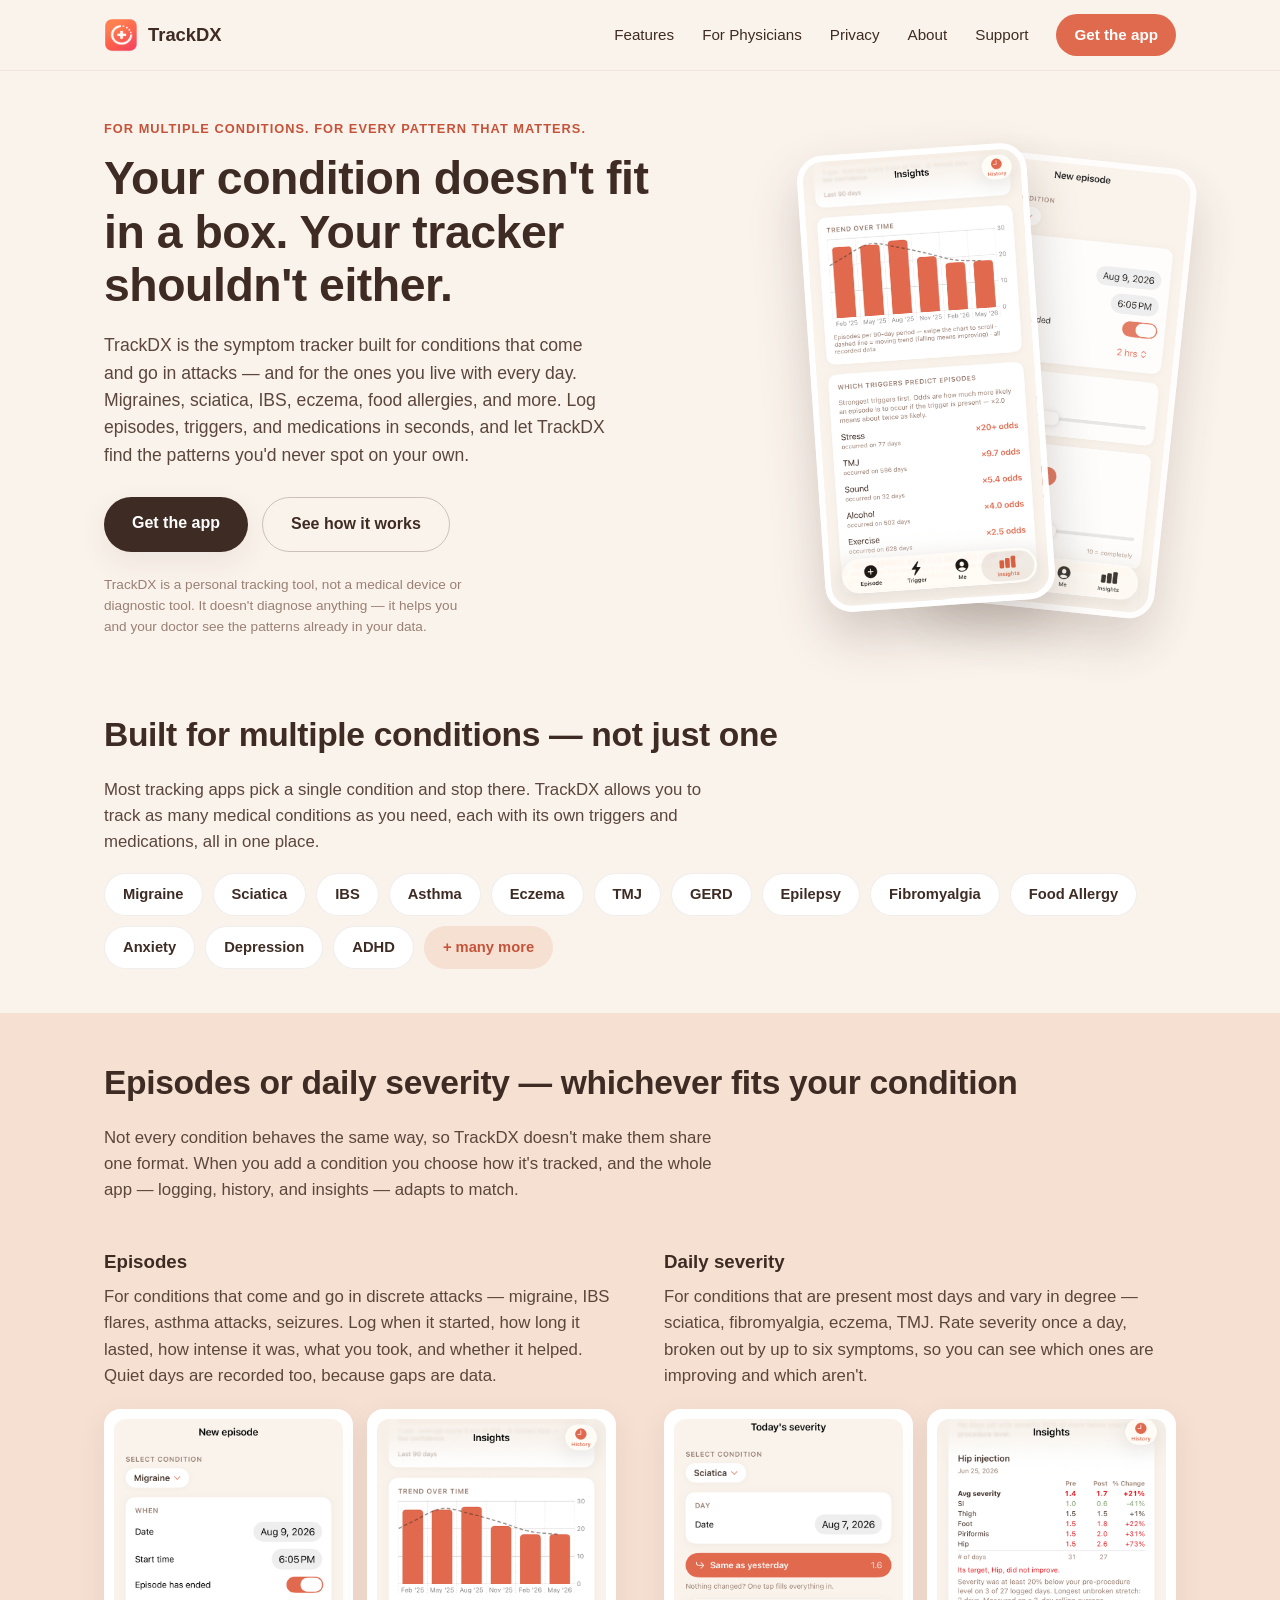
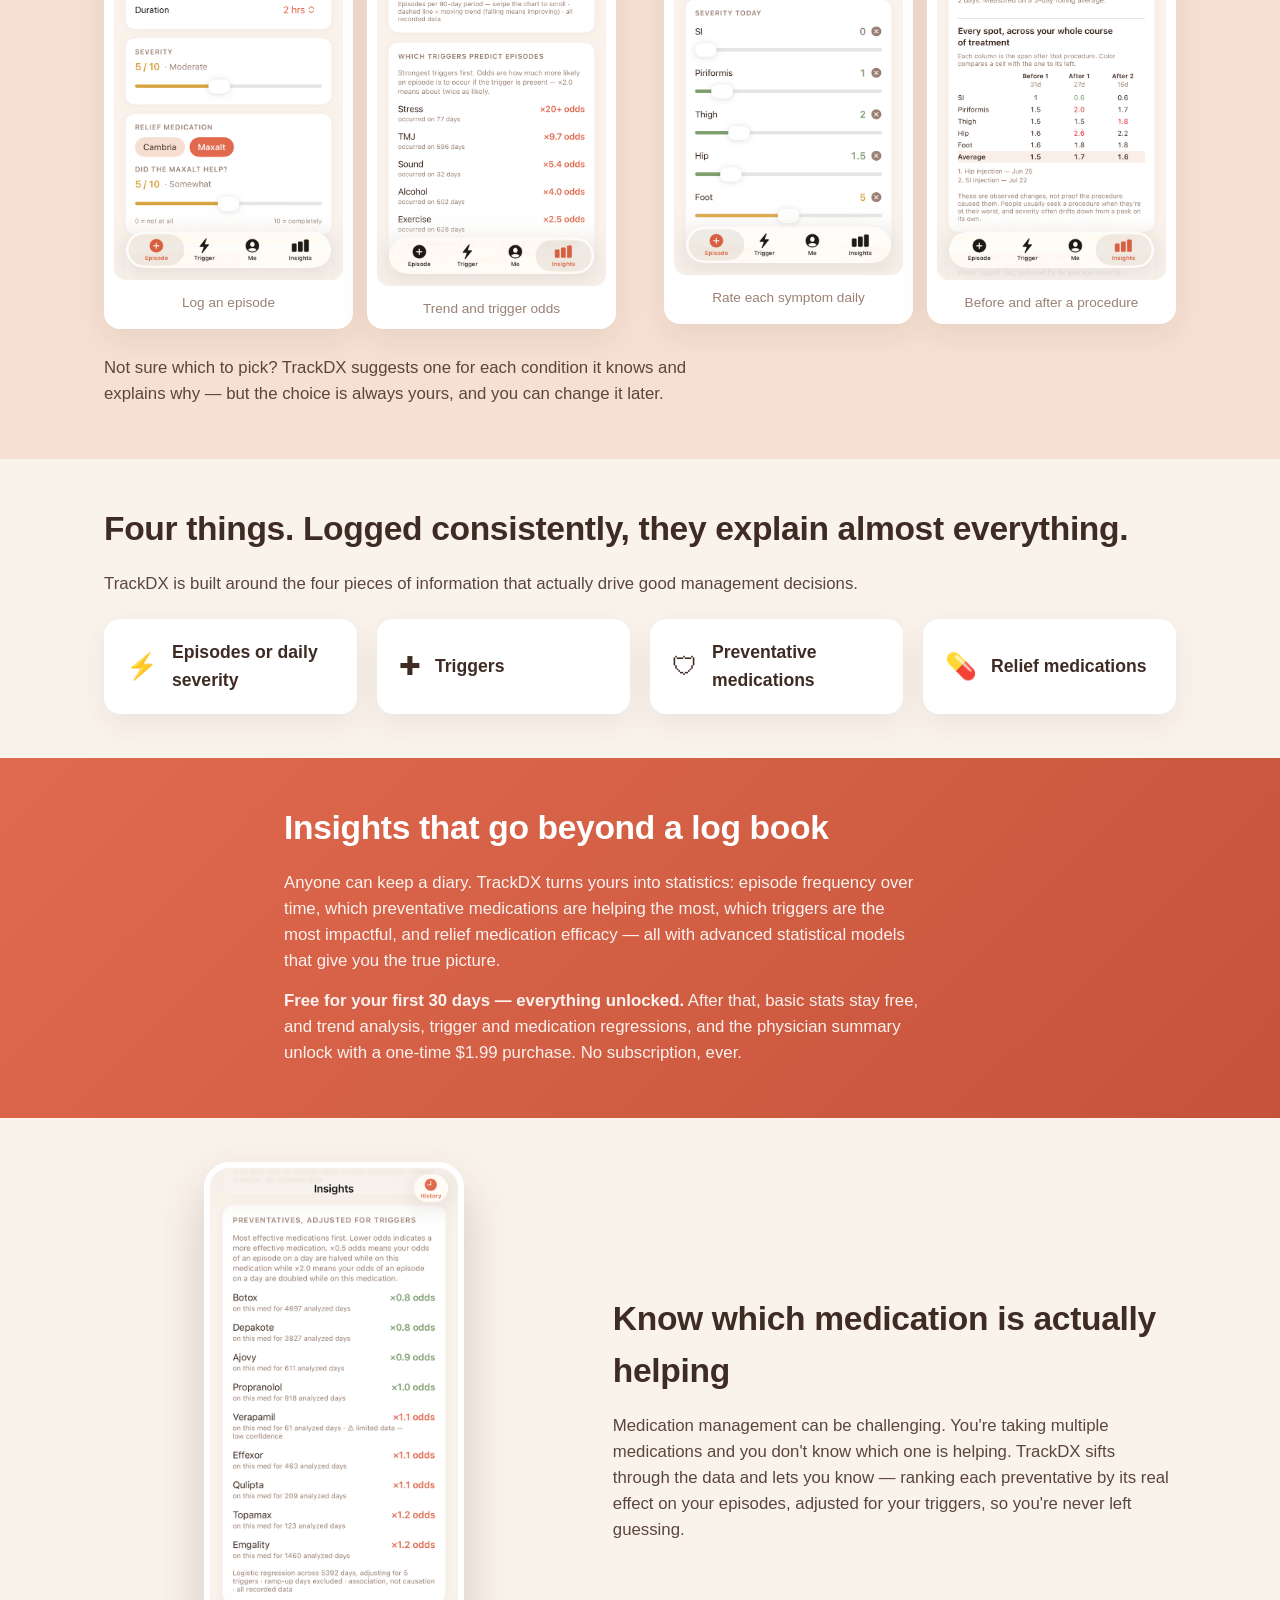
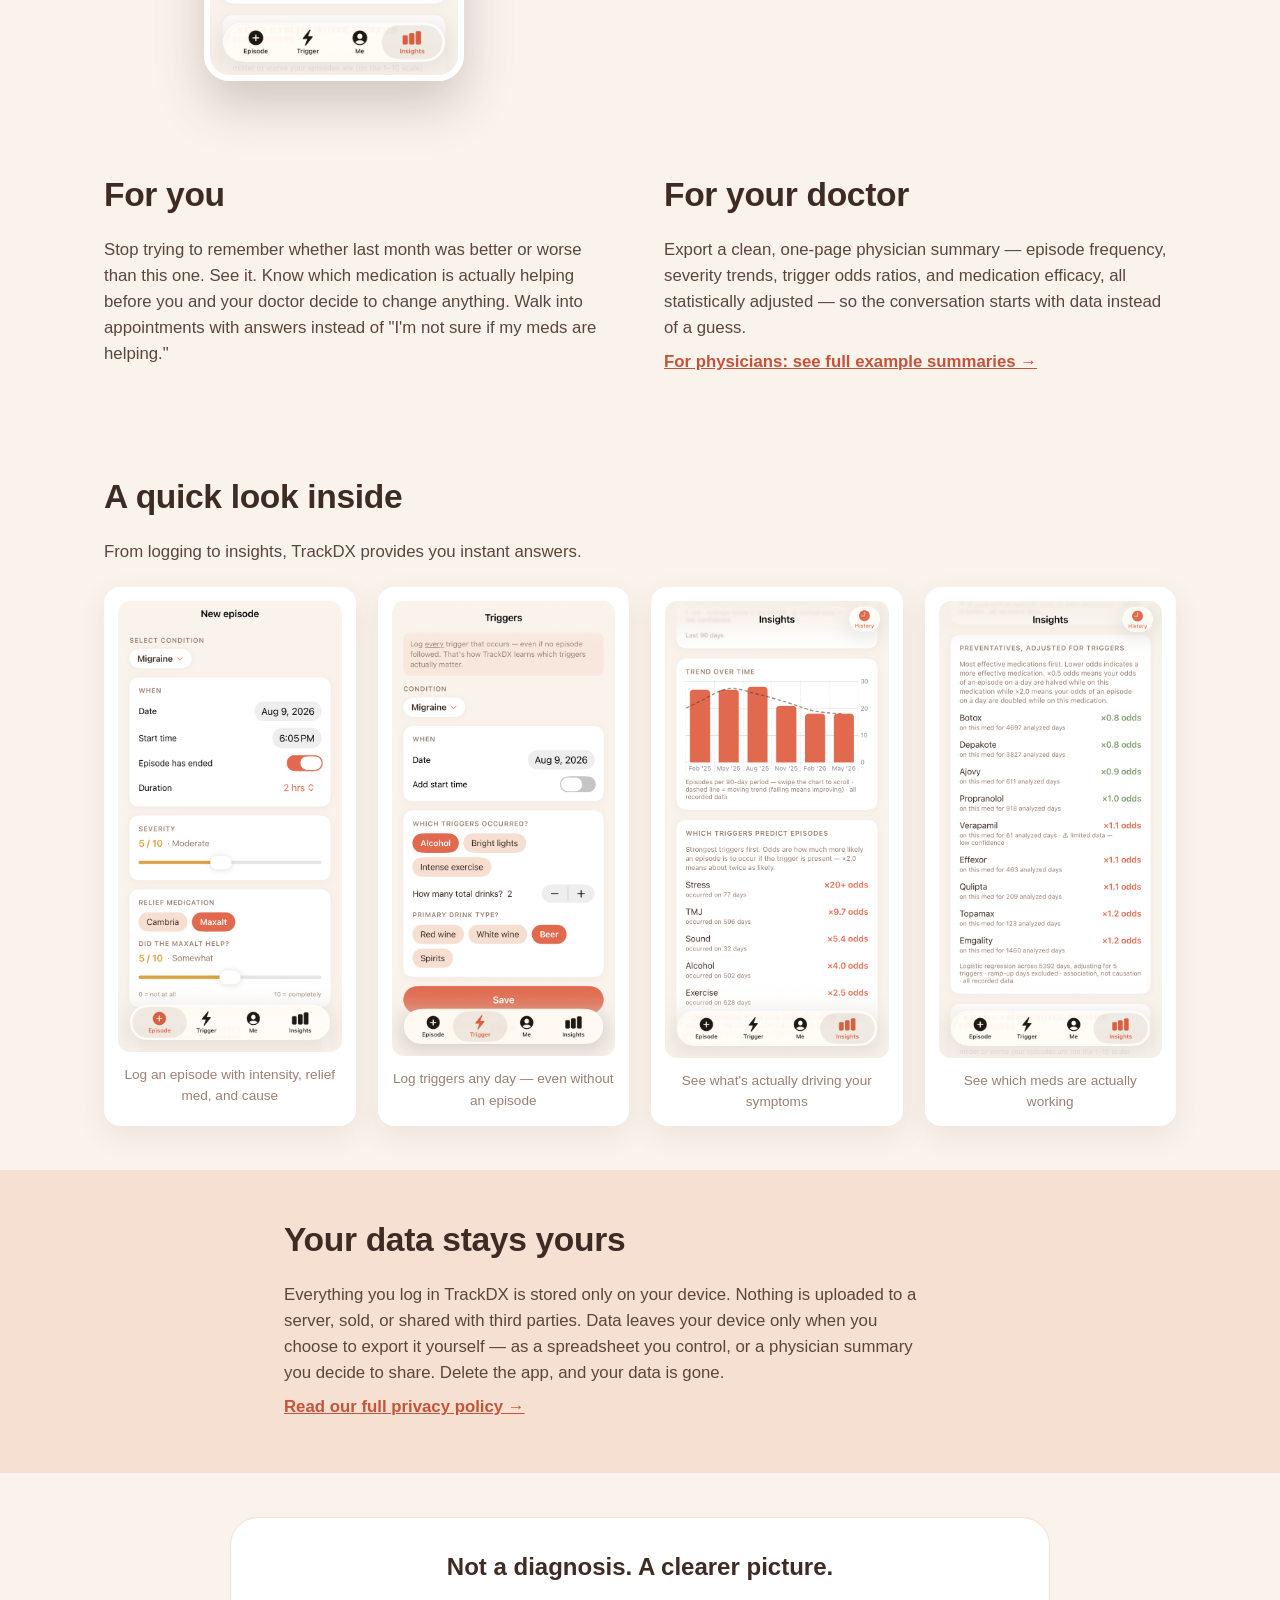
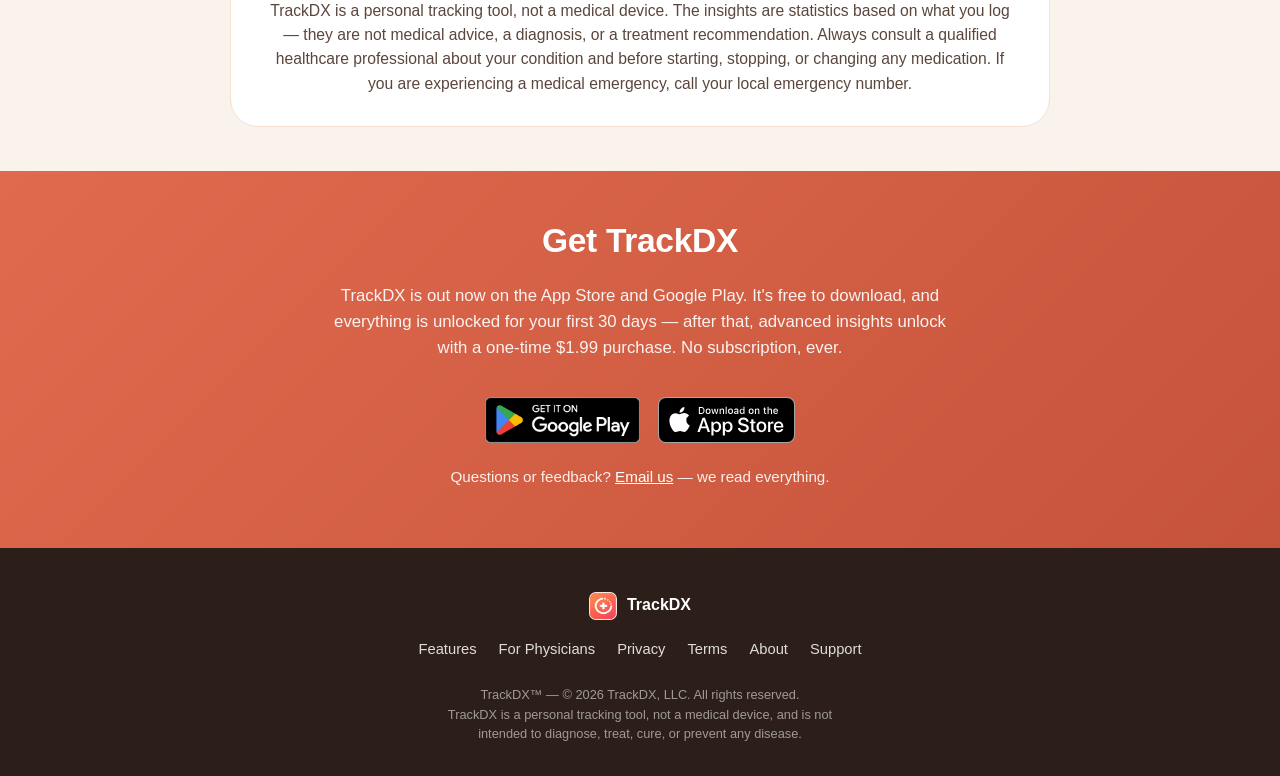
==== commit 5d1f3542: "Add files via upload" ====
--- a/index.html
+++ b/index.html
@@ -41,7 +41,6 @@
     </a>
     <nav class="site-nav" aria-label="Primary">
       <a href="index.html#features">Features</a>
-      <a href="index.html#screens">Interface</a>
       <a href="physicians.html">For Physicians</a>
       <a href="privacy.html">Privacy</a>
       <a href="about.html">About</a>
@@ -168,34 +167,25 @@
   <section id="features" class="band">
     <div class="container">
       <h2 class="section-title">Four things. Logged consistently, they explain almost everything.</h2>
-      <p class="section-lead">
+      <p class="section-lead section-lead--wide">
         TrackDX is built around the four pieces of information that actually drive good management decisions.
       </p>
-      <div class="feature-grid">
+      <div class="feature-grid feature-grid--compact">
         <div class="feature-card">
           <div class="feature-icon" aria-hidden="true">⚡</div>
           <h3>Episodes or daily severity</h3>
-          <p>Log the date, start time, duration, intensity (1–10), the relief medication you used, whether
-          it helped, and your suspected cause — in well under a minute. Tracking a daily condition instead?
-          Rate severity by symptom once a day.</p>
         </div>
         <div class="feature-card">
           <div class="feature-icon" aria-hidden="true">✚</div>
           <h3>Triggers</h3>
-          <p>Log triggers any day — even when nothing happens. Negative data is what turns a hunch into a
-          real hit-rate.</p>
         </div>
         <div class="feature-card">
           <div class="feature-icon" aria-hidden="true">🛡</div>
           <h3>Preventative medications</h3>
-          <p>Track every medication and every period you were on it, so TrackDX can tell you whether it's
-          actually changing your episode frequency or severity.</p>
         </div>
         <div class="feature-card">
           <div class="feature-icon" aria-hidden="true">💊</div>
           <h3>Relief medications</h3>
-          <p>Record what you took to feel better and whether it worked — so you know which ones are
-          associated with more relief.</p>
         </div>
       </div>
     </div>
--- a/css/style.css
+++ b/css/style.css
@@ -949,6 +949,8 @@
 .physicians-actions { justify-content: center; margin-top: 26px; }
 
 .physicians-grid-3 { grid-template-columns: repeat(3, 1fr); }
+.physicians-grid-3 .feature-card { padding: 20px 22px; }
+.physicians-grid-3 .feature-card h3 { margin-bottom: 6px; }
 
 /* Section intros run the full width of the cards beneath them. */
 .page-physicians .band .section-lead { max-width: none; }
@@ -1007,3 +1009,16 @@
   .pa-grid,
   .summary-grid { grid-template-columns: 1fr; }
 }
+
+/* Home: section intro across the full container width */
+.section-lead--wide { max-width: none; }
+
+/* Home "Four things" cards: icon + name only, no body text */
+.feature-grid--compact .feature-card {
+  display: flex;
+  align-items: center;
+  gap: 14px;
+  padding: 20px 22px;
+}
+.feature-grid--compact .feature-icon { margin: 0; }
+.feature-grid--compact .feature-card h3 { margin: 0; }
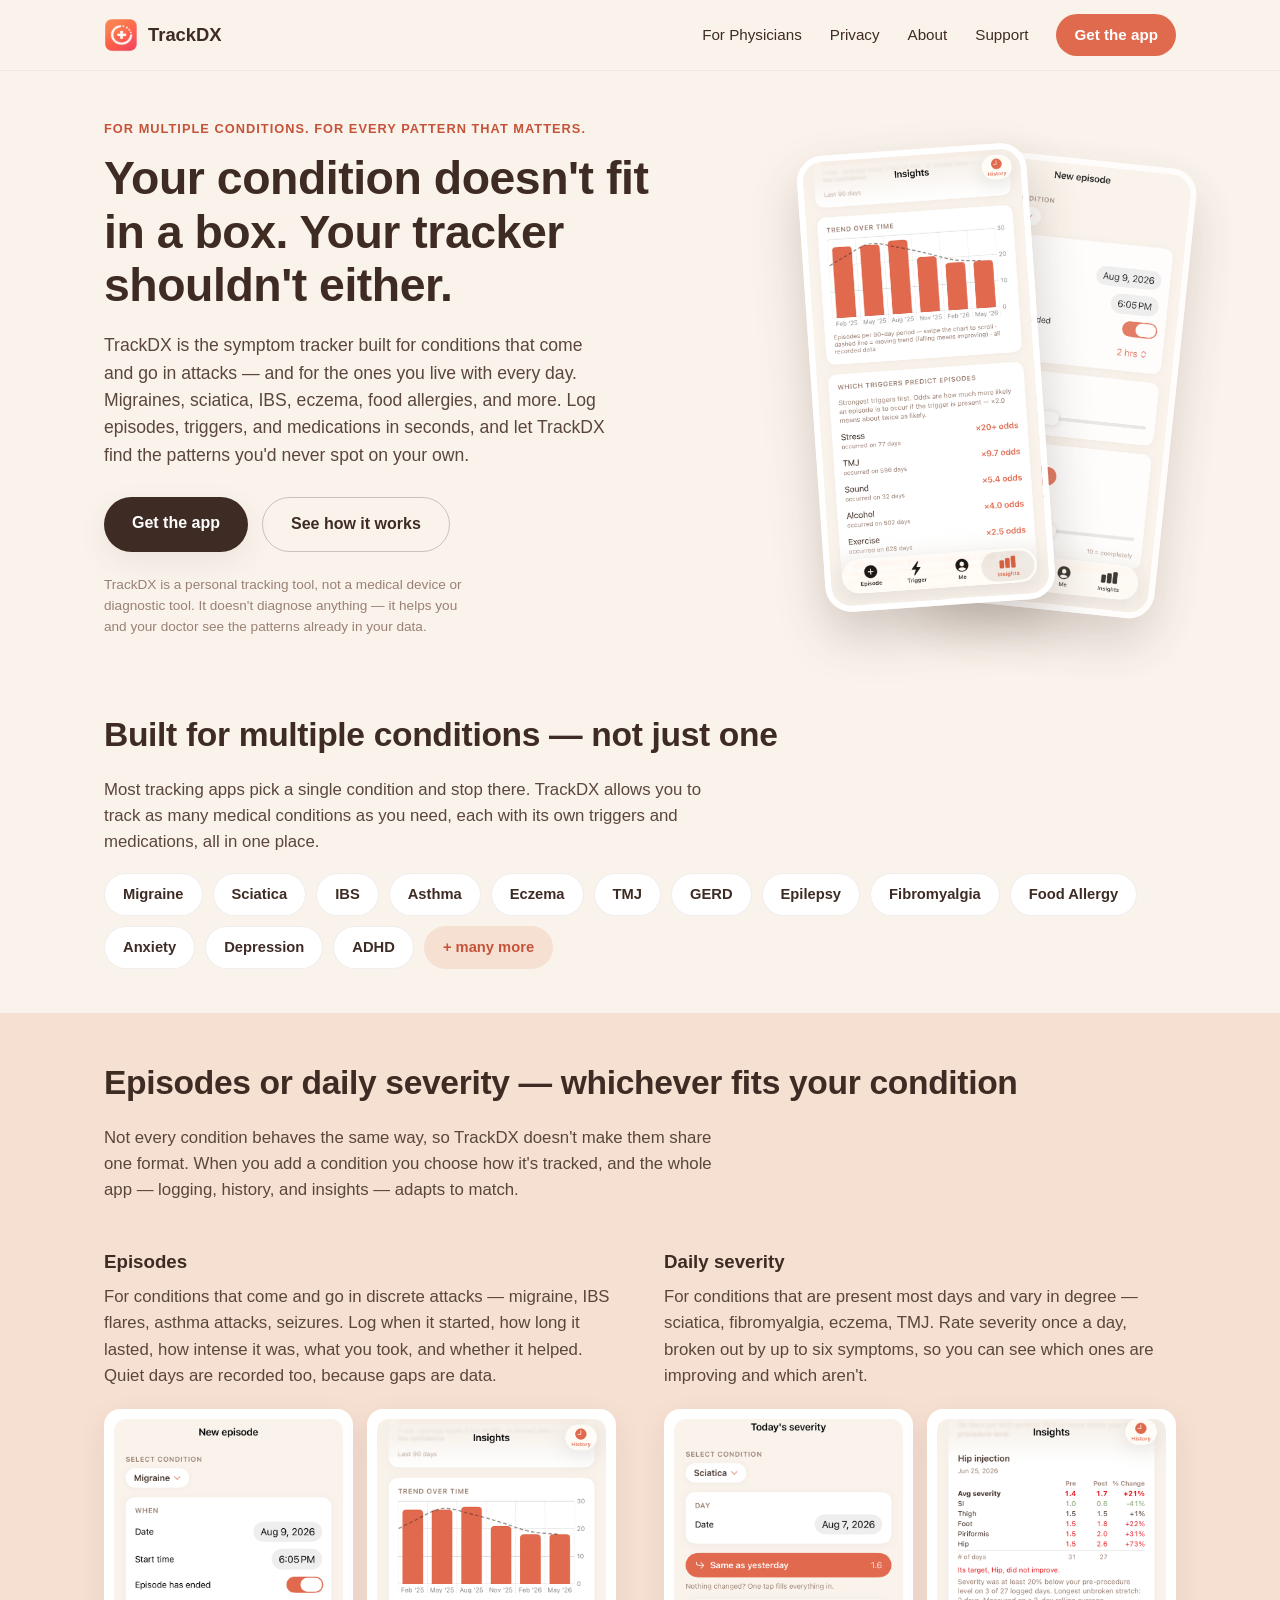
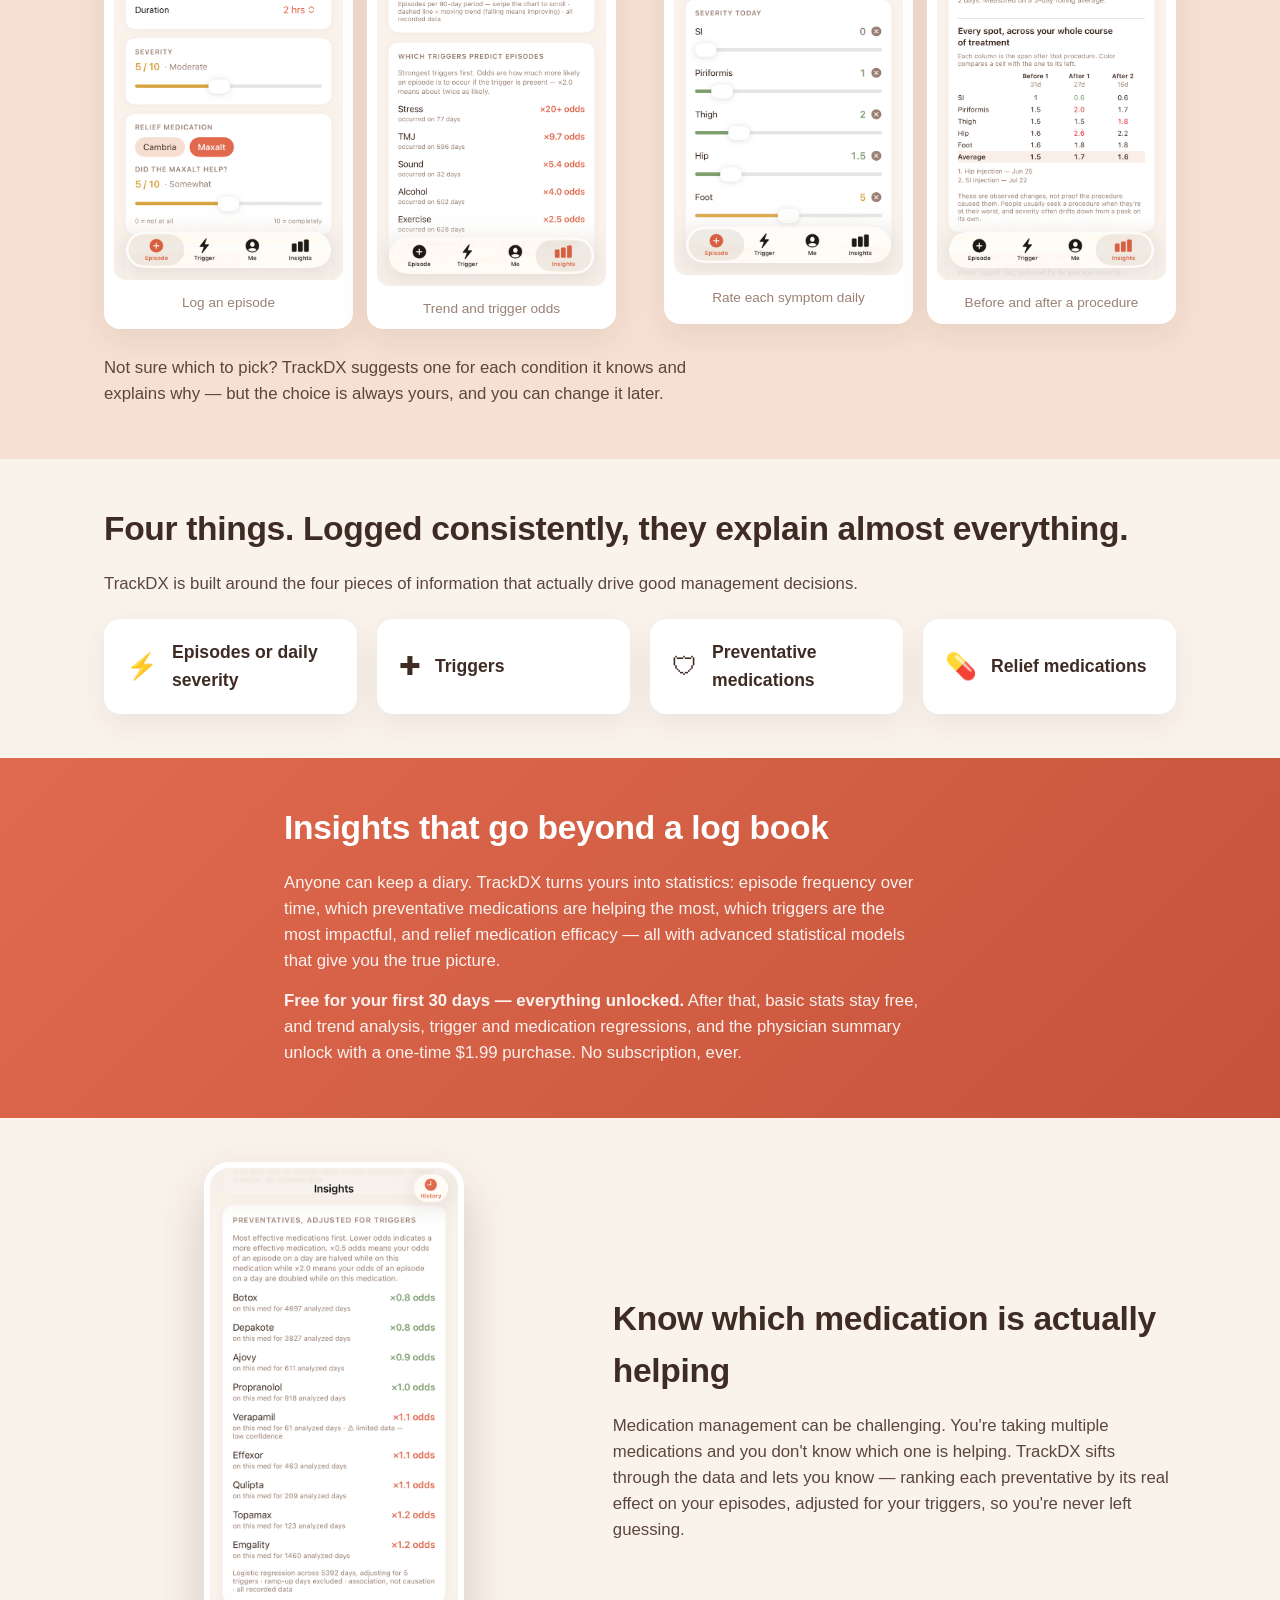
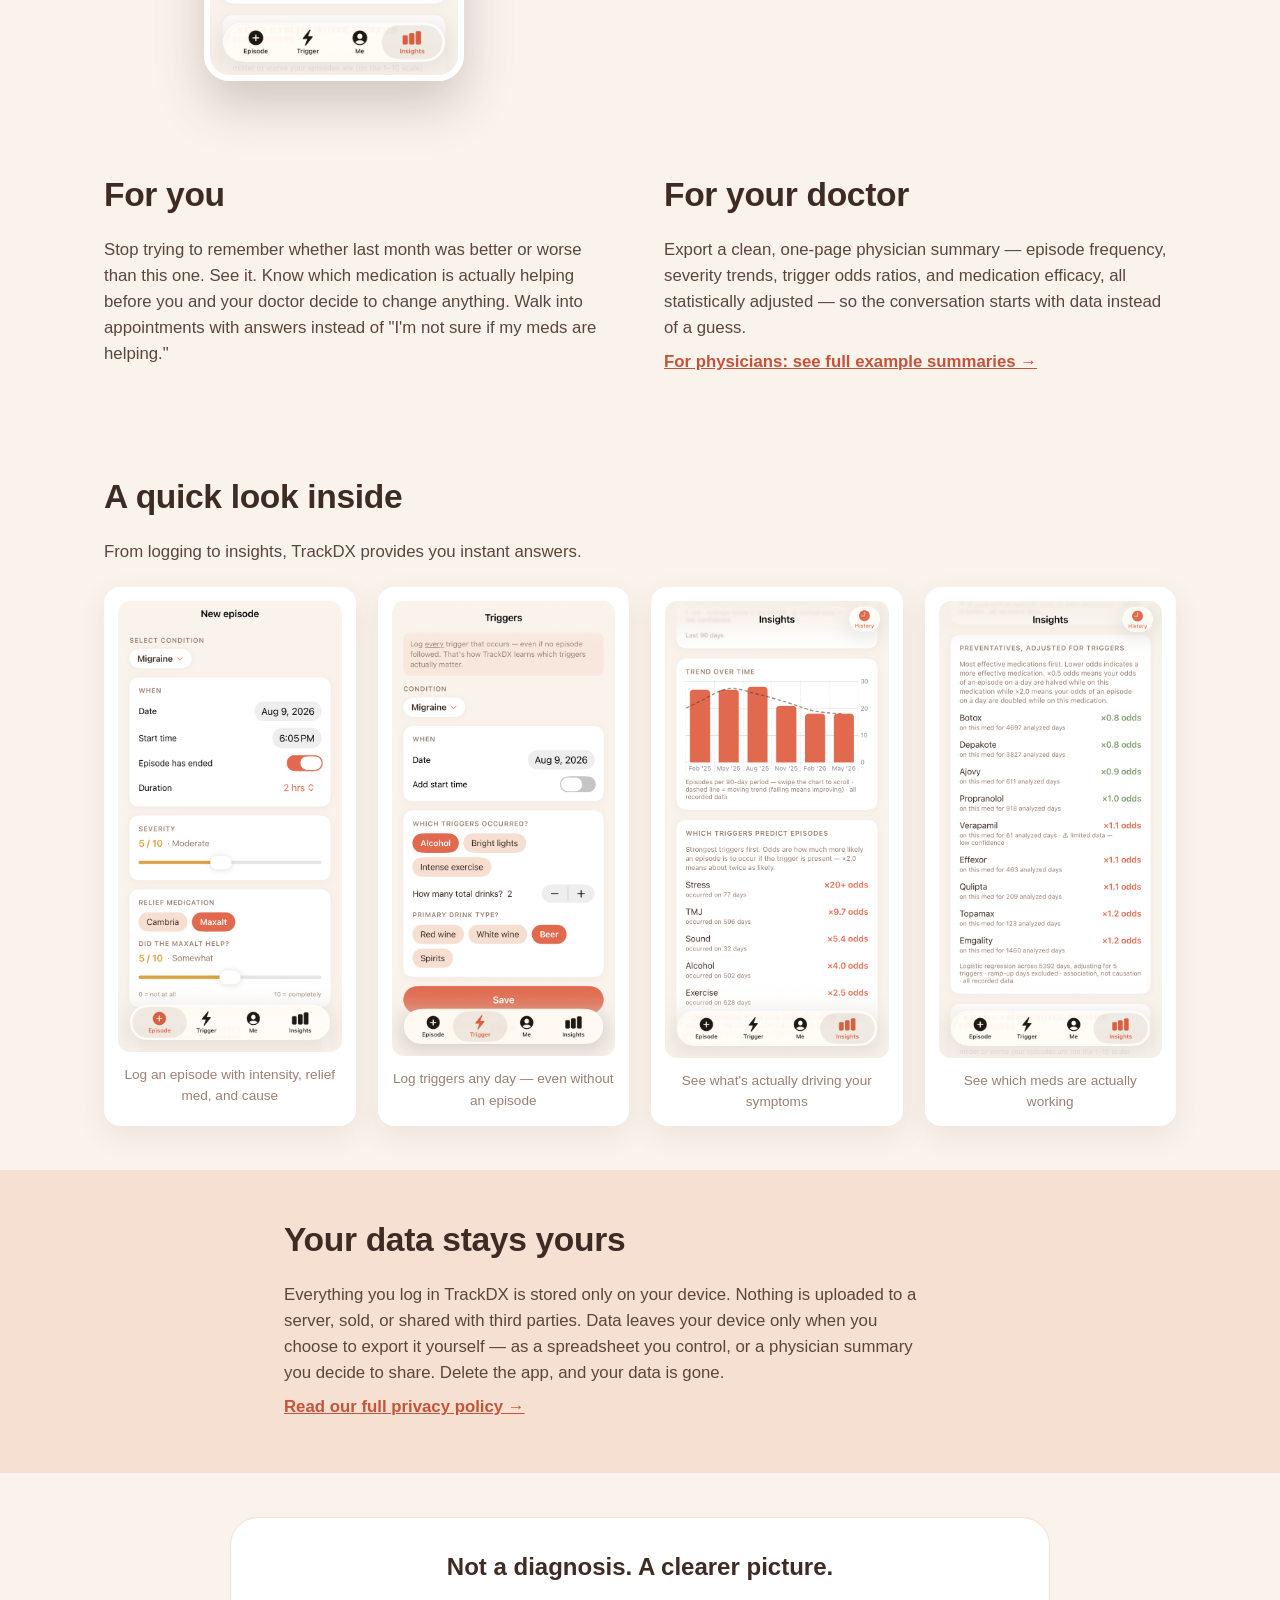
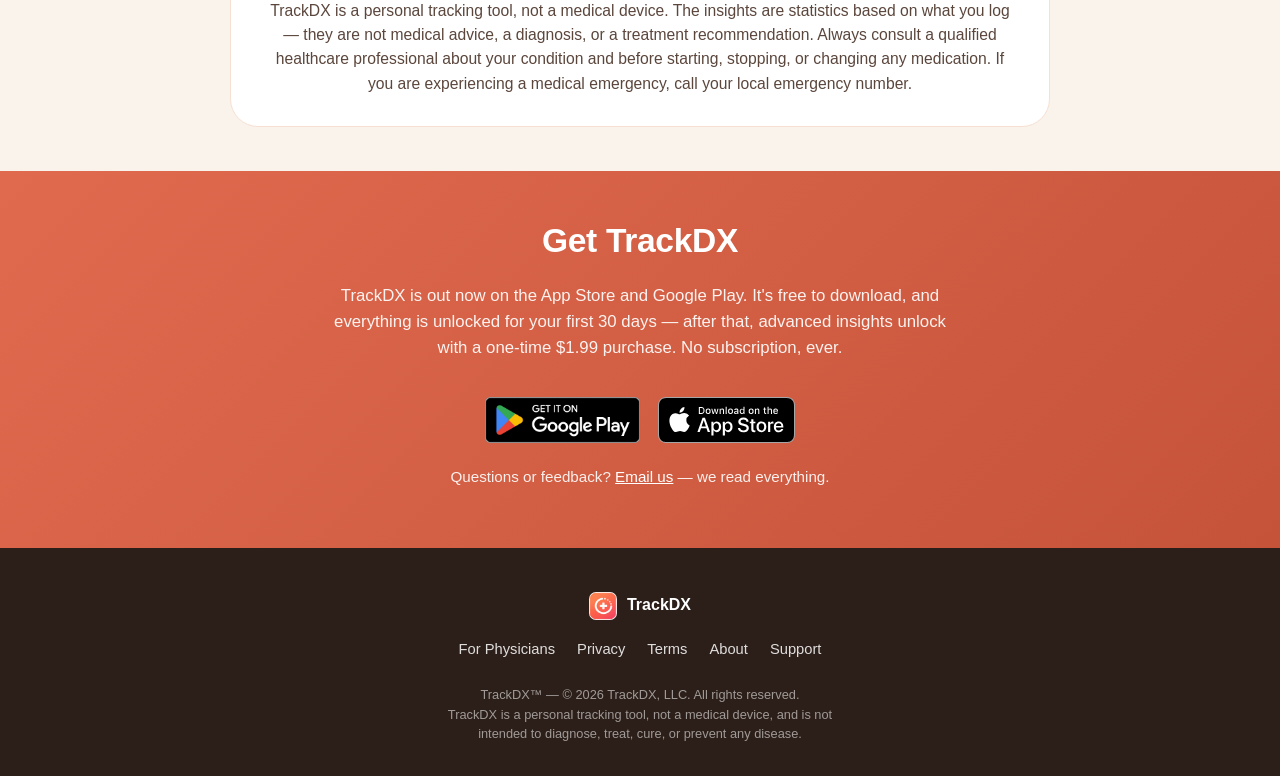
==== commit e6ca463c: "Add files via upload" ====
--- a/index.html
+++ b/index.html
@@ -40,7 +40,6 @@
       <span class="brand-name">TrackDX</span>
     </a>
     <nav class="site-nav" aria-label="Primary">
-      <a href="index.html#features">Features</a>
       <a href="physicians.html">For Physicians</a>
       <a href="privacy.html">Privacy</a>
       <a href="about.html">About</a>
@@ -345,7 +344,6 @@
       <span>TrackDX</span>
     </div>
     <nav class="footer-nav" aria-label="Footer">
-      <a href="index.html#features">Features</a>
       <a href="physicians.html">For Physicians</a>
       <a href="privacy.html">Privacy</a>
       <a href="terms.html">Terms</a>
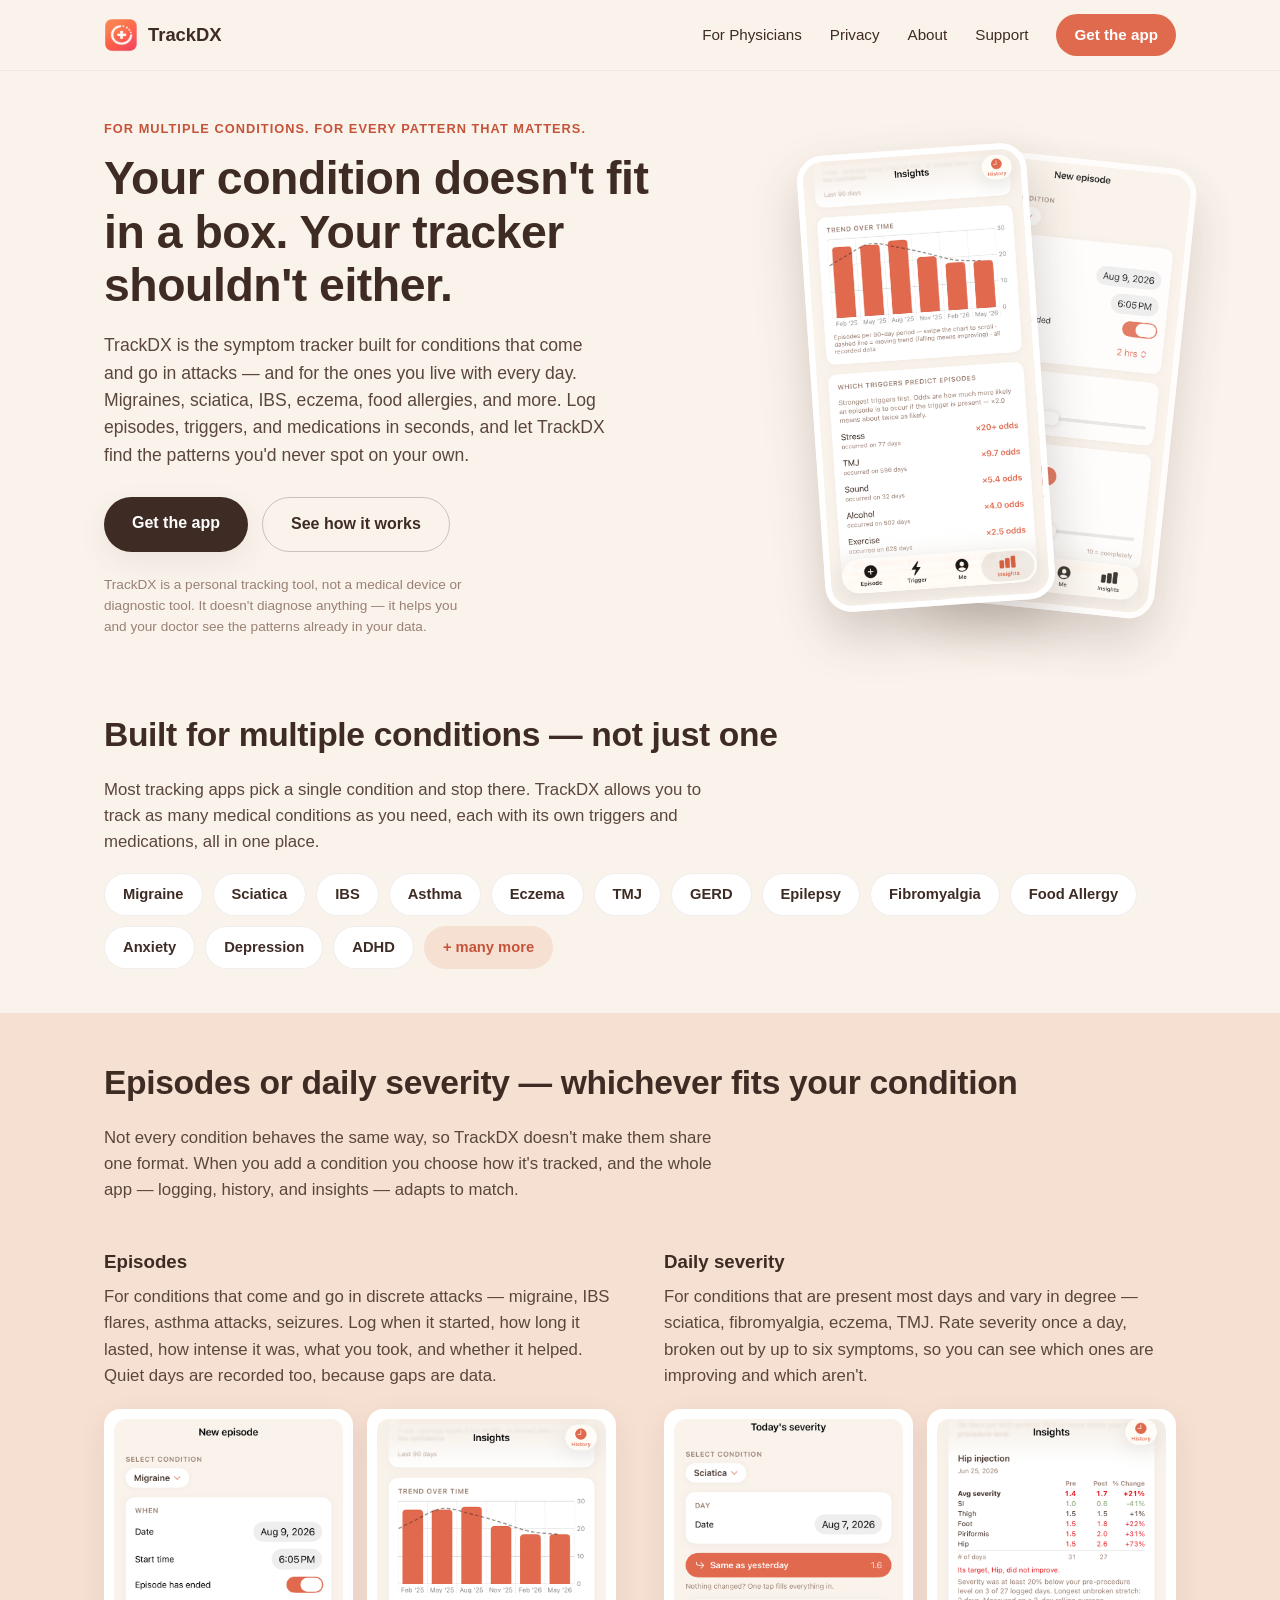
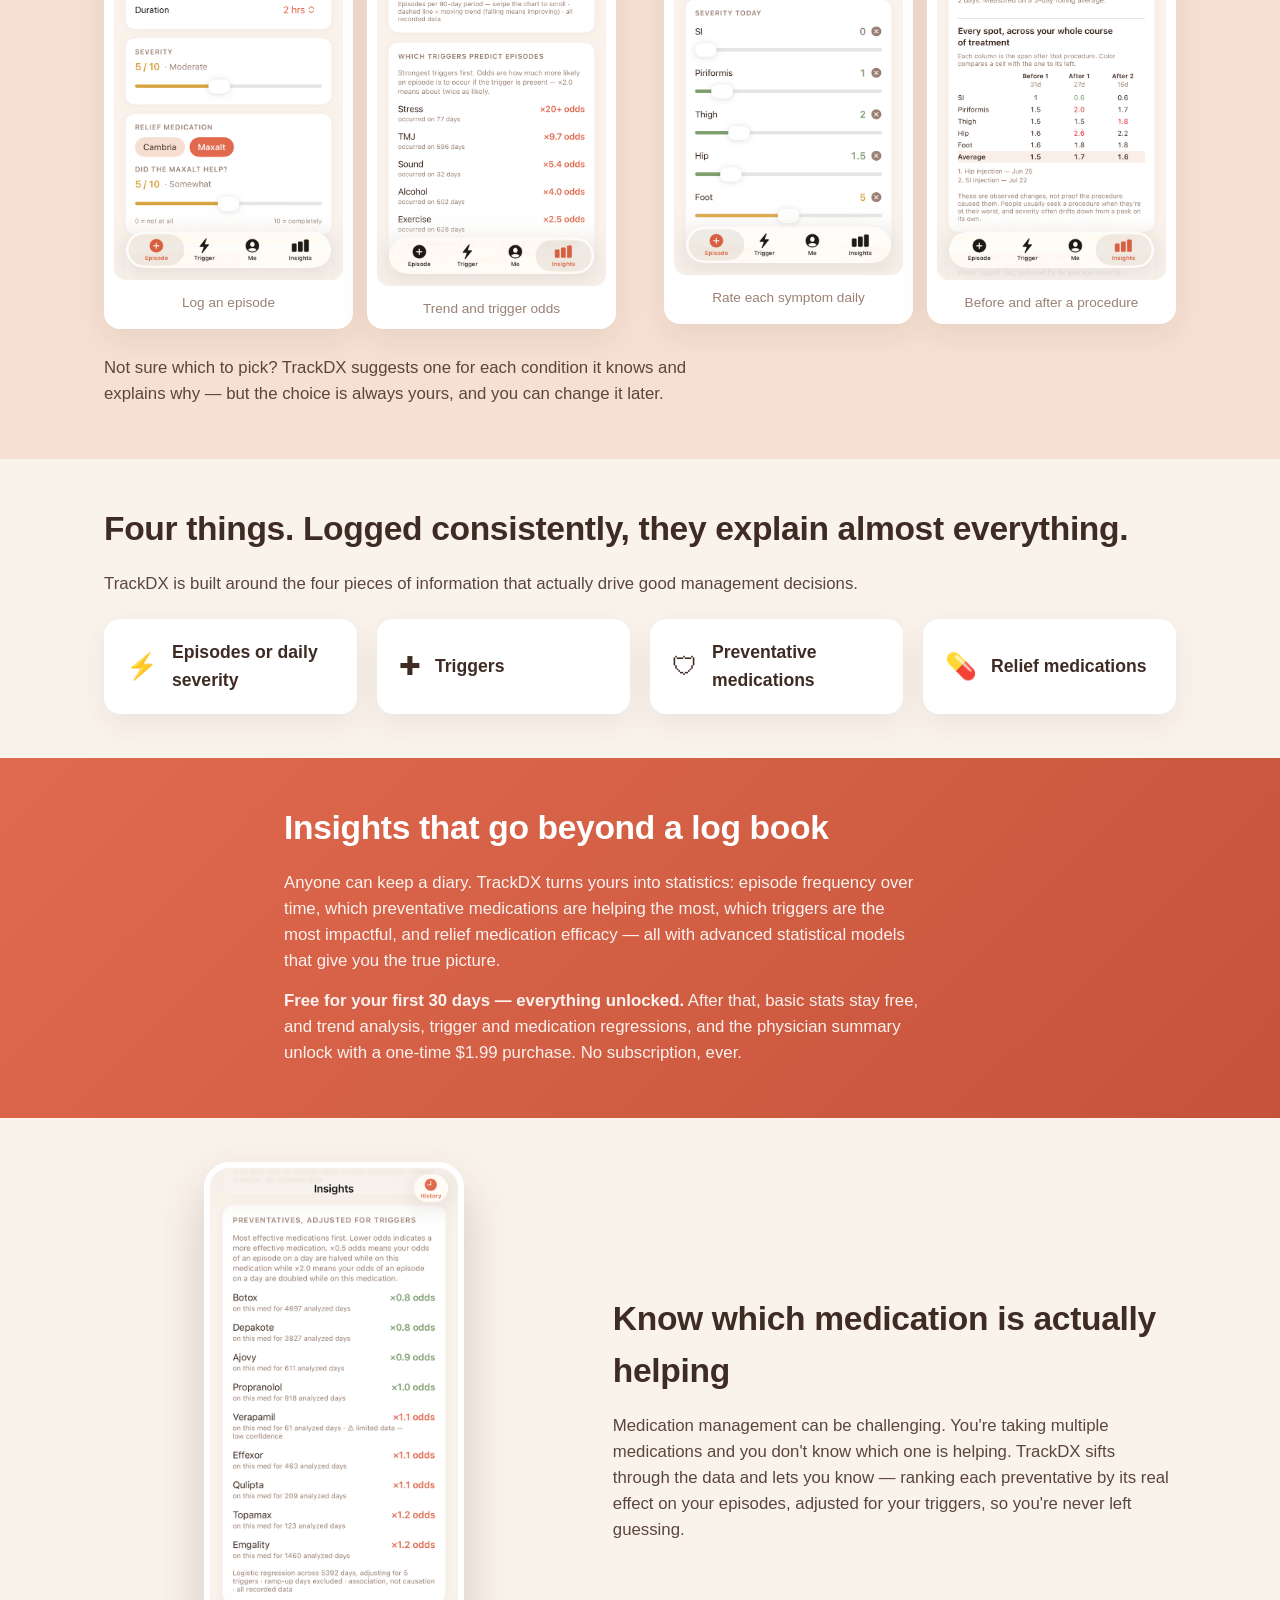
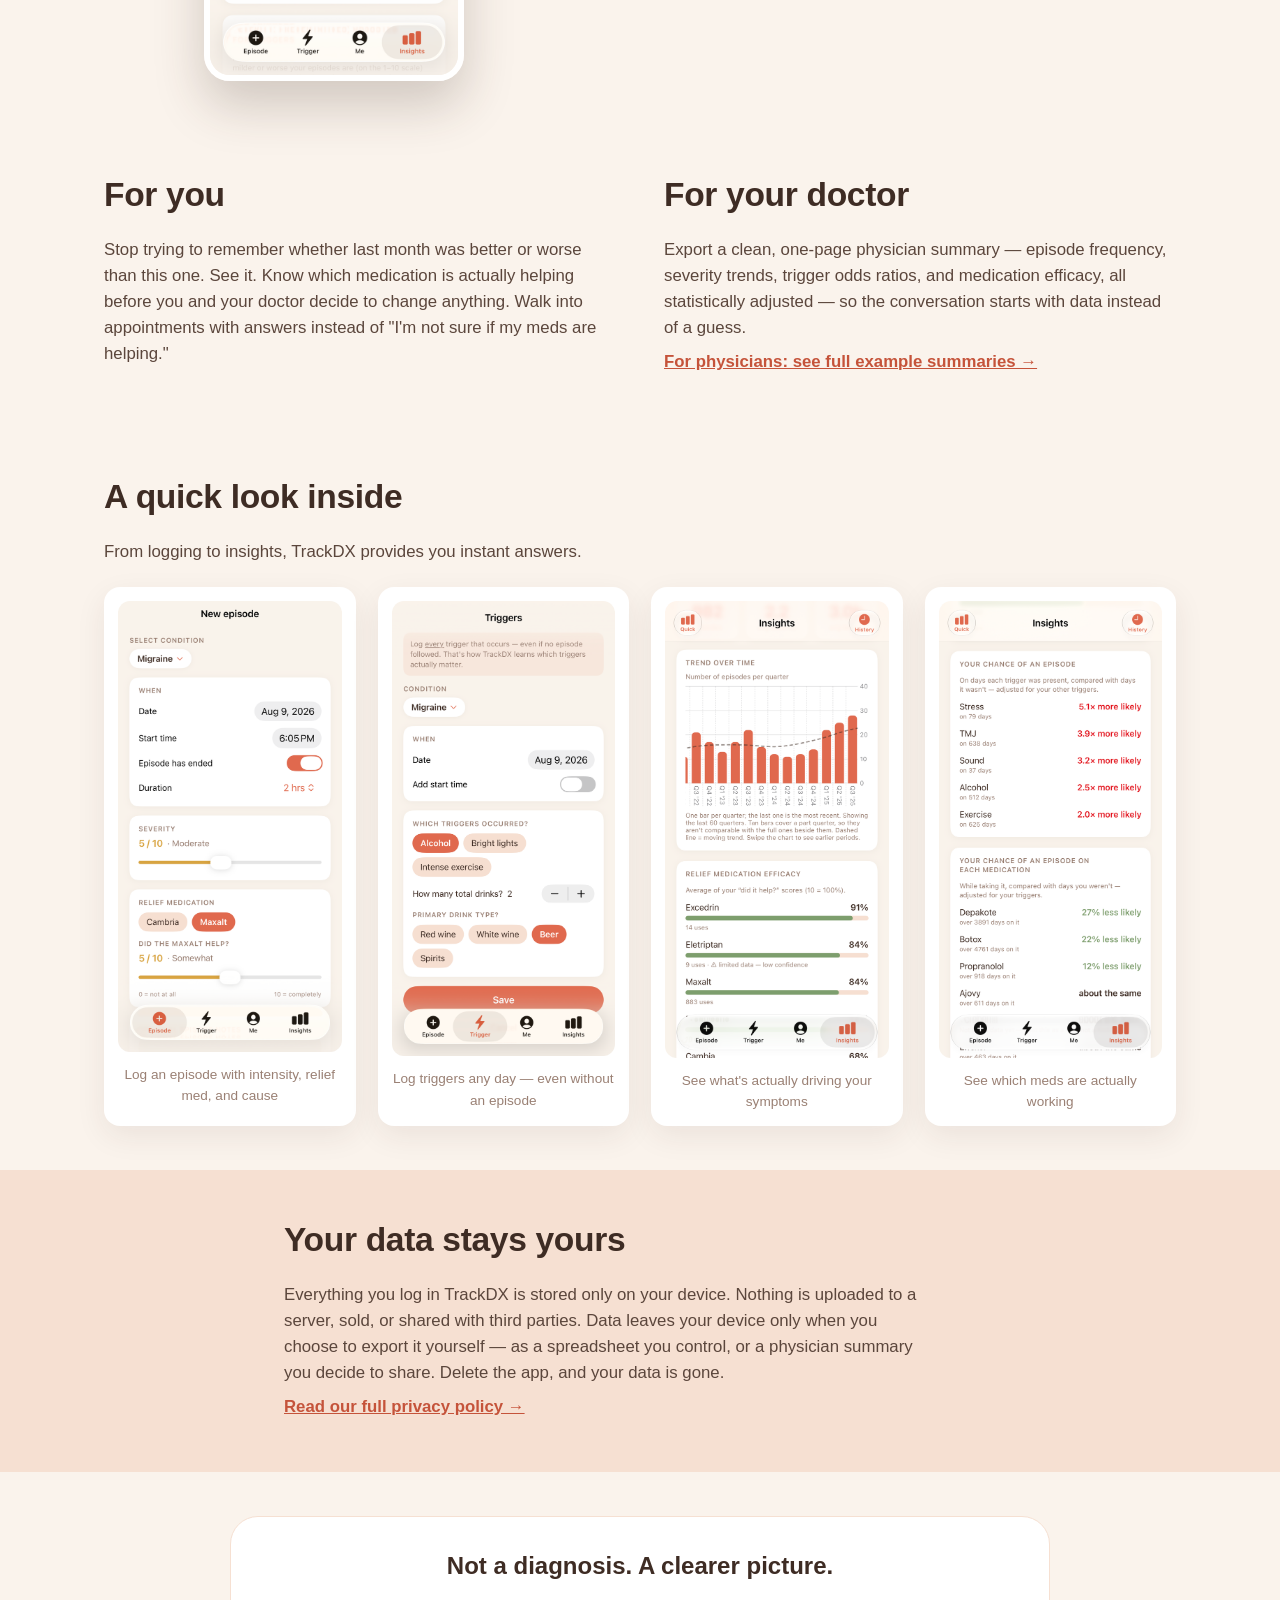
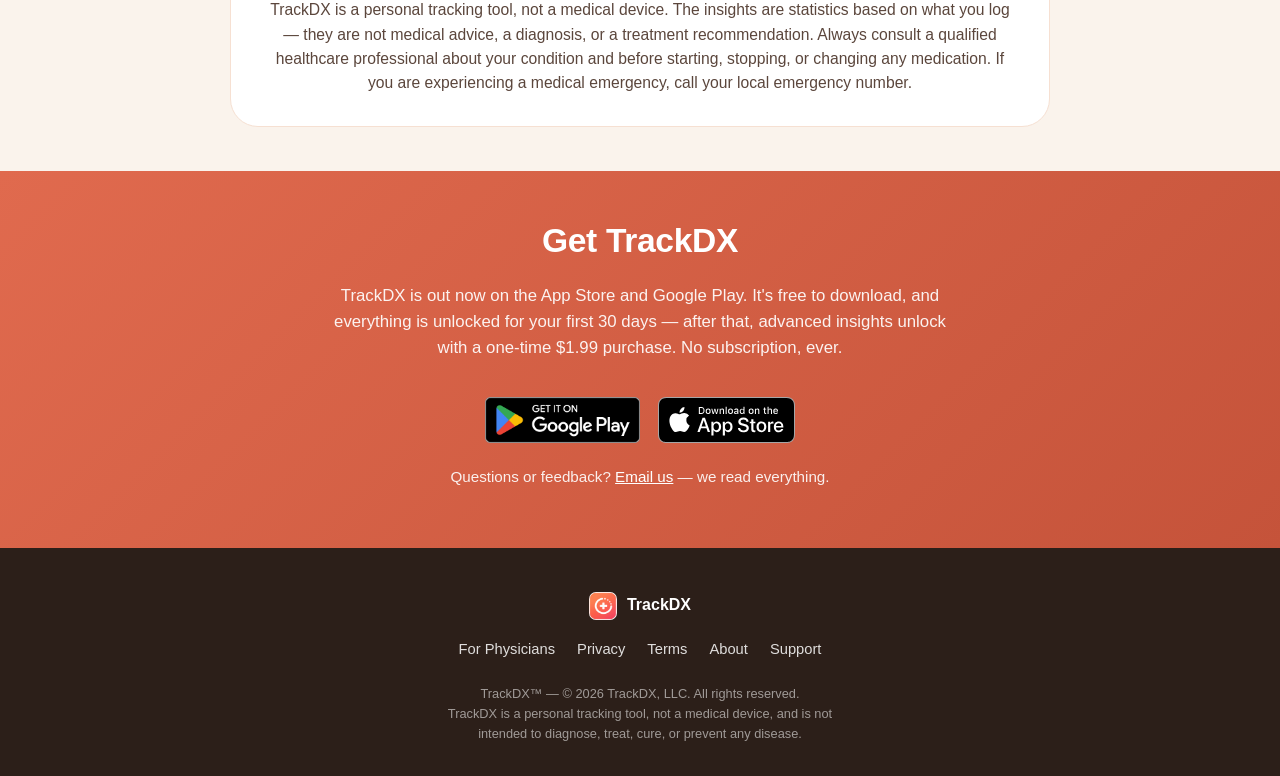
==== commit 2d30b505: "Add files via upload" ====
--- a/index.html
+++ b/index.html
@@ -264,11 +264,11 @@
           <figcaption>Log triggers any day — even without an episode</figcaption>
         </figure>
         <figure class="screen-item">
-          <img src="assets/img/screenshot-insights-trends.png" alt="Insights screen with trend over time chart and which triggers predict episodes">
+          <img src="assets/img/screenshot-trend-relief.png" alt="Insights screen with episodes per quarter and a moving trend line, and relief medication efficacy">
           <figcaption>See what's actually driving your symptoms</figcaption>
         </figure>
         <figure class="screen-item">
-          <img src="assets/img/screenshot-preventatives.png" alt="Insights screen showing preventative medications adjusted for triggers">
+          <img src="assets/img/screenshot-chance-of-episode.png" alt="Insights screen showing how much each trigger raises the chance of an episode, and each medication's effect, adjusted for triggers">
           <figcaption>See which meds are actually working</figcaption>
         </figure>
       </div>
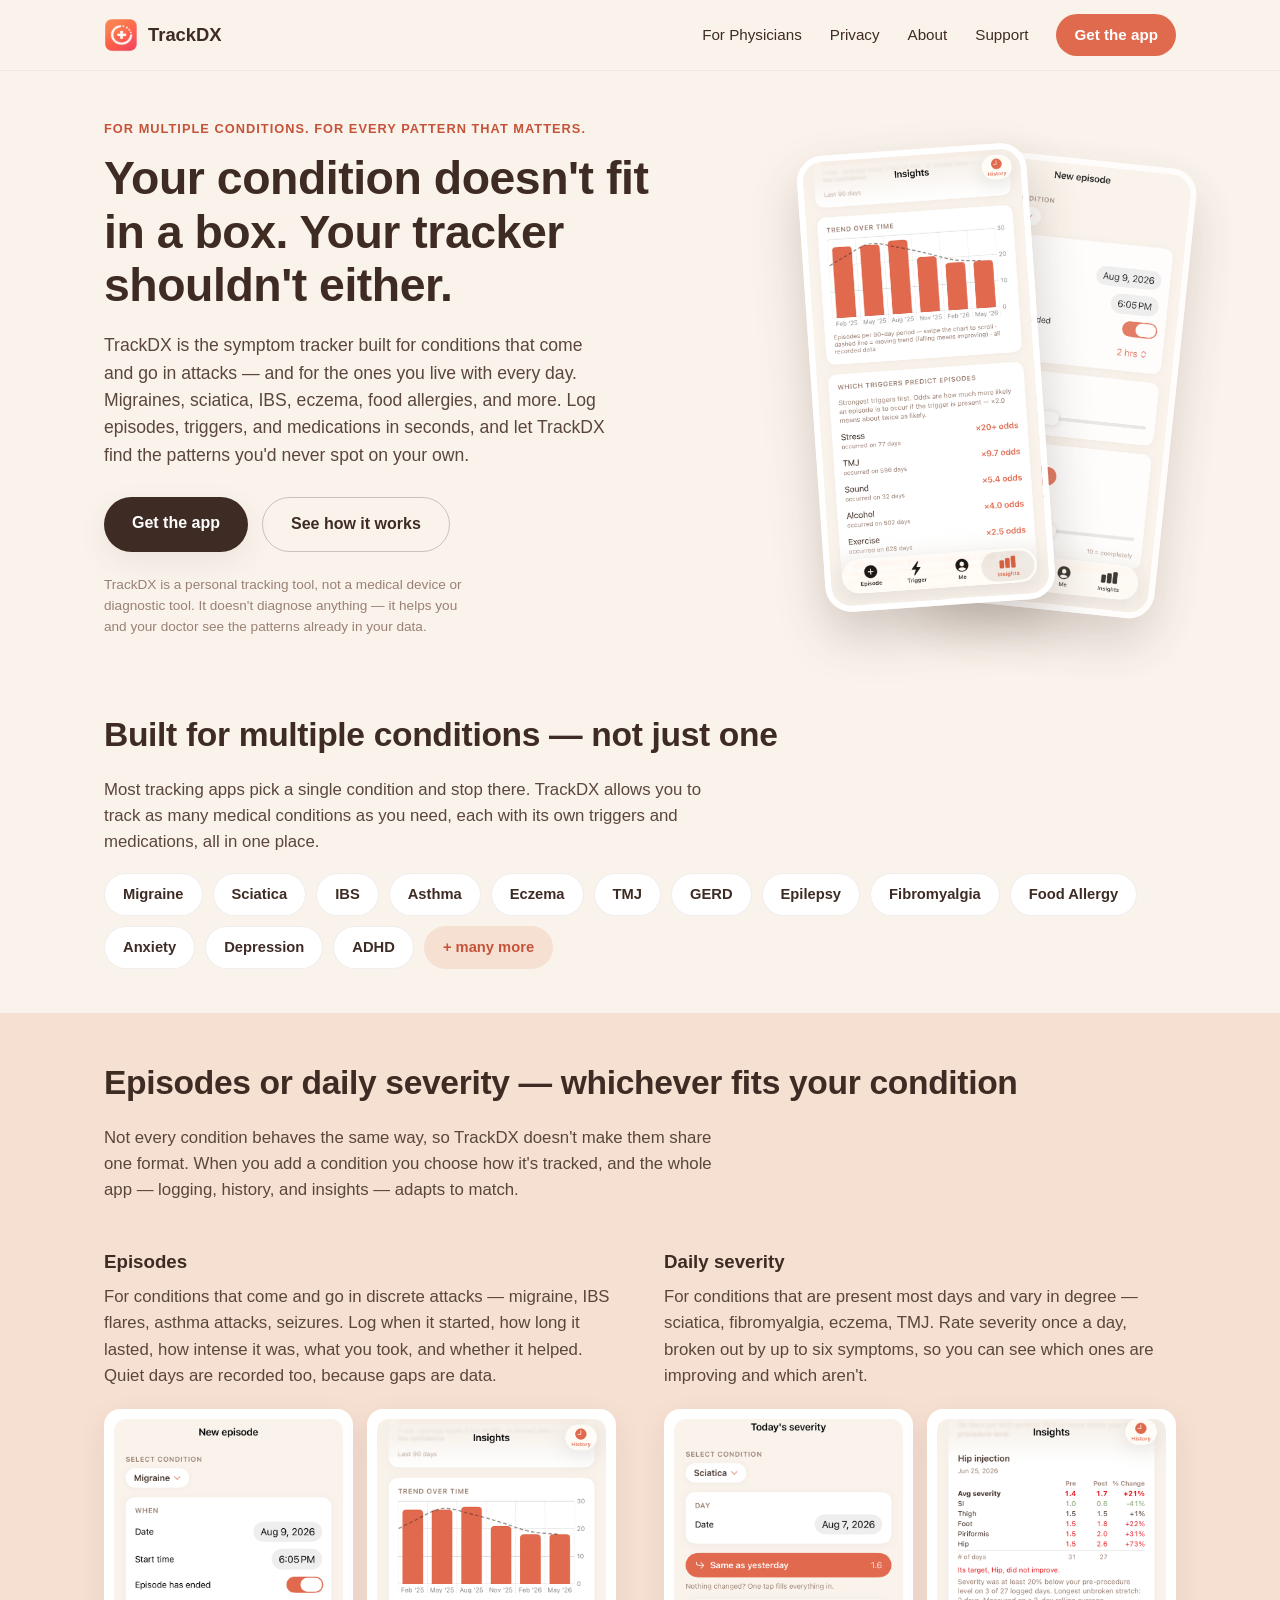
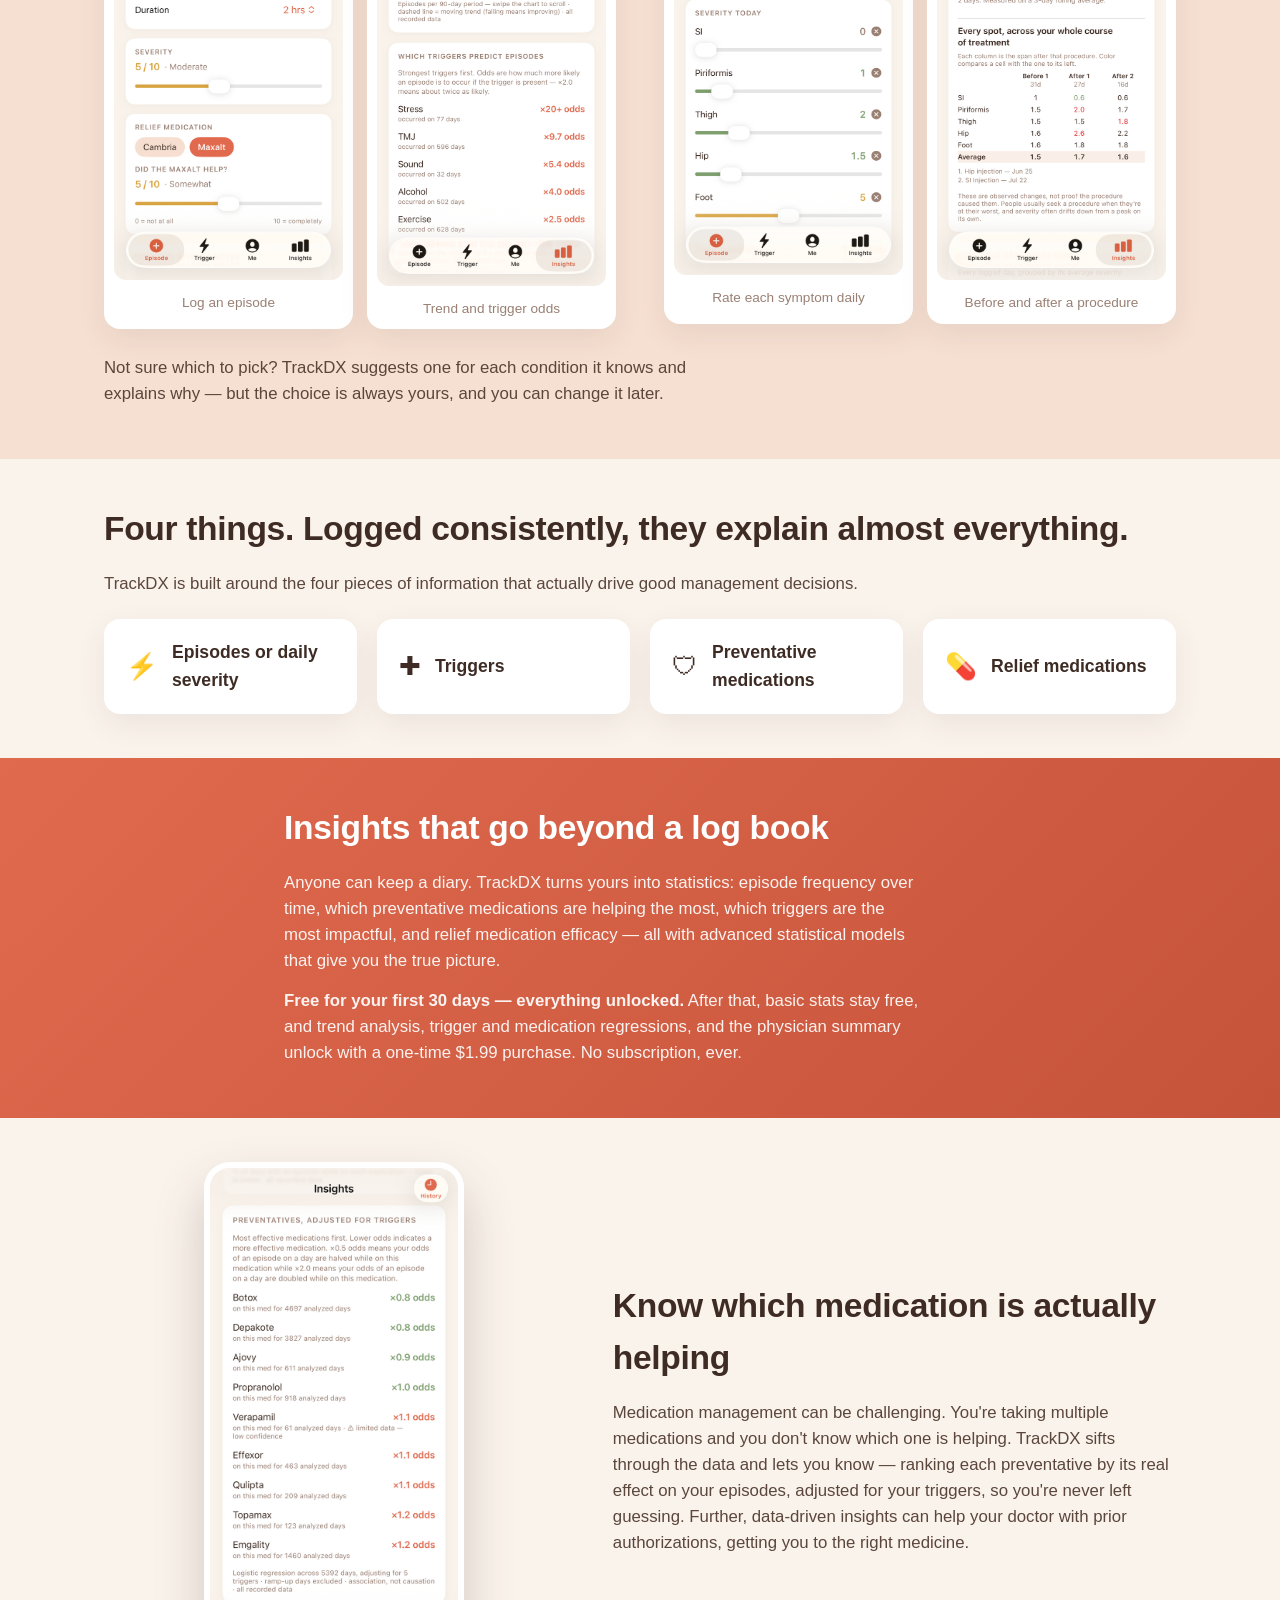
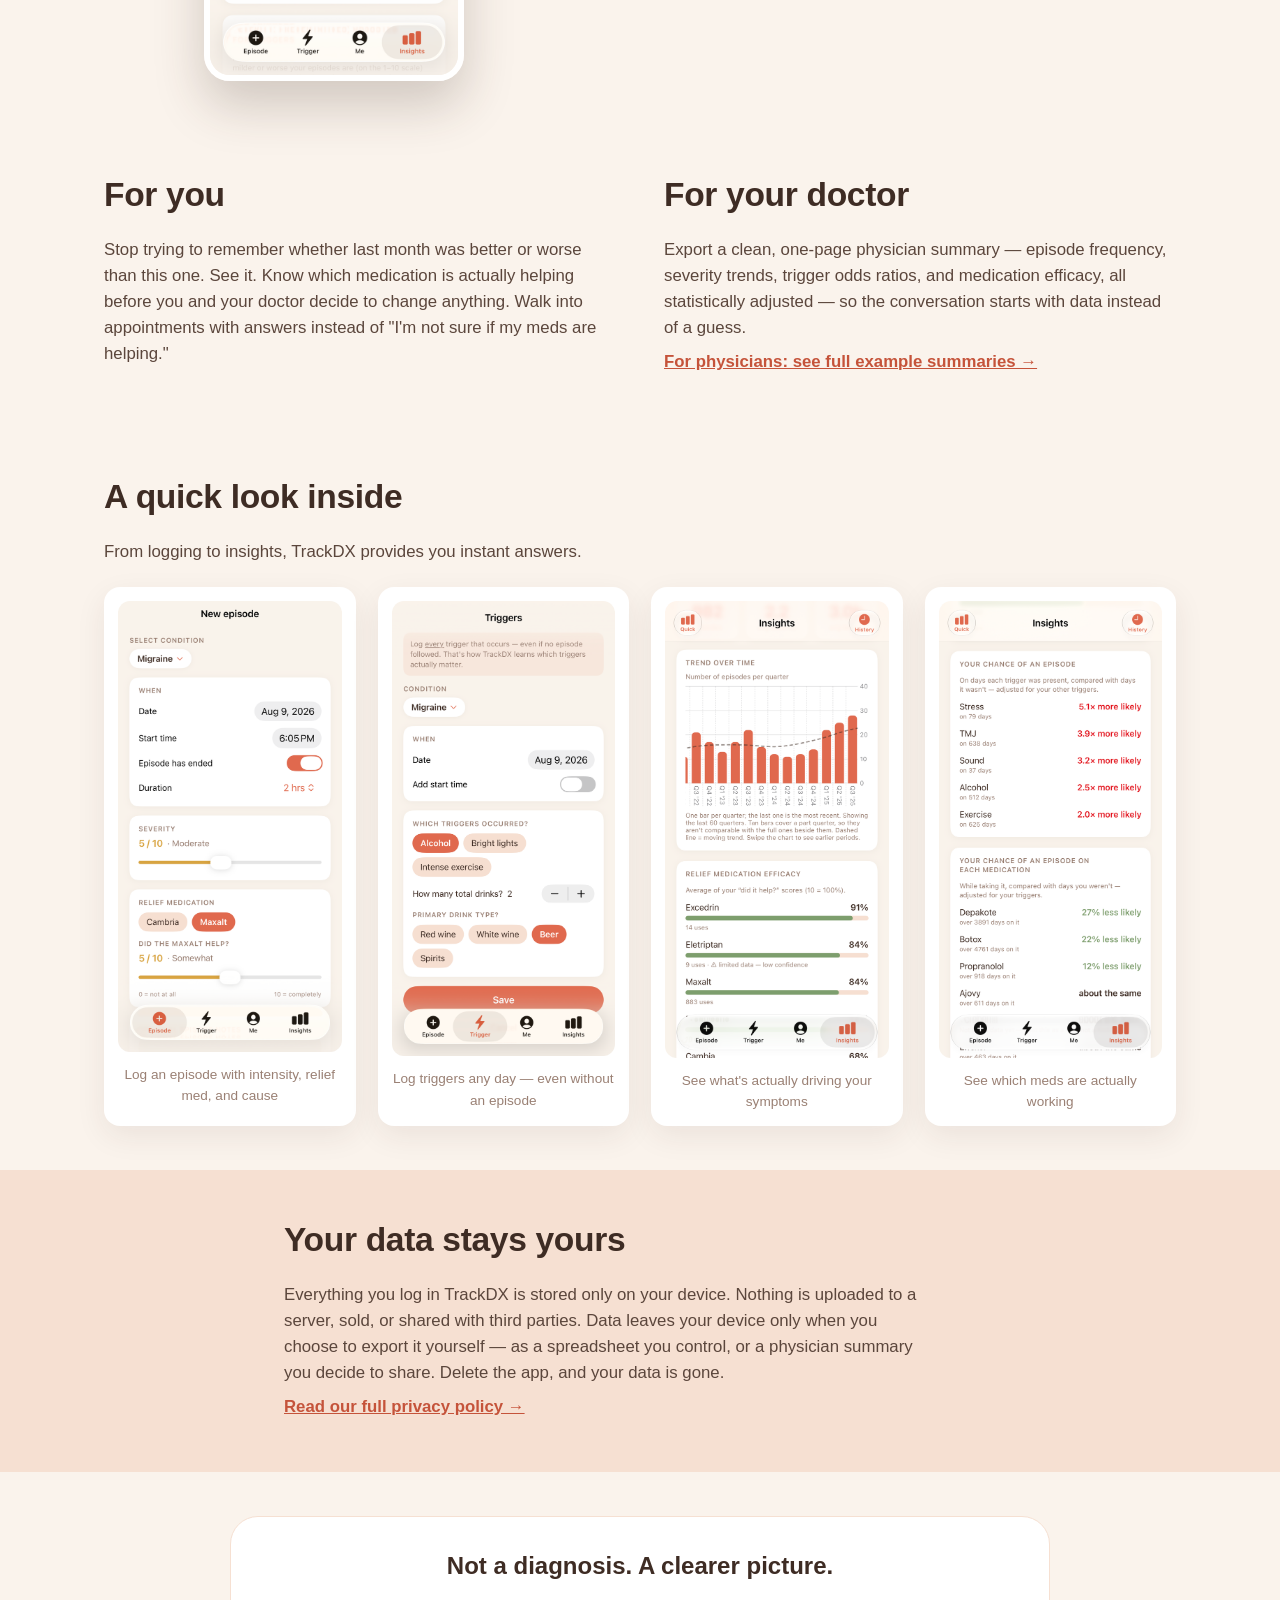
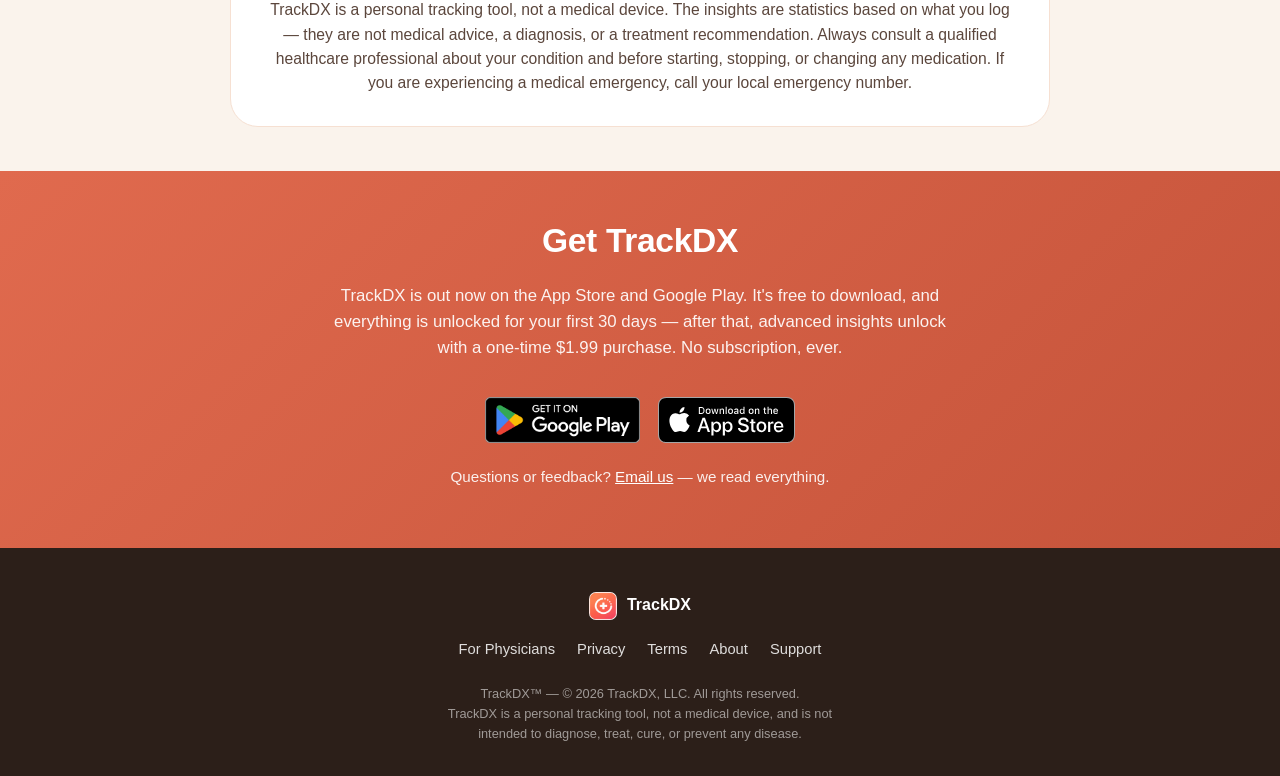
==== commit 0ac6a748: "Add files via upload" ====
--- a/index.html
+++ b/index.html
@@ -221,6 +221,7 @@
           Medication management can be challenging. You're taking multiple medications and you don't know
           which one is helping. TrackDX sifts through the data and lets you know — ranking each preventative
           by its real effect on your episodes, adjusted for your triggers, so you're never left guessing.
+          Further, data-driven insights can help your doctor with prior authorizations, getting you to the right medicine.
         </p>
       </div>
     </div>
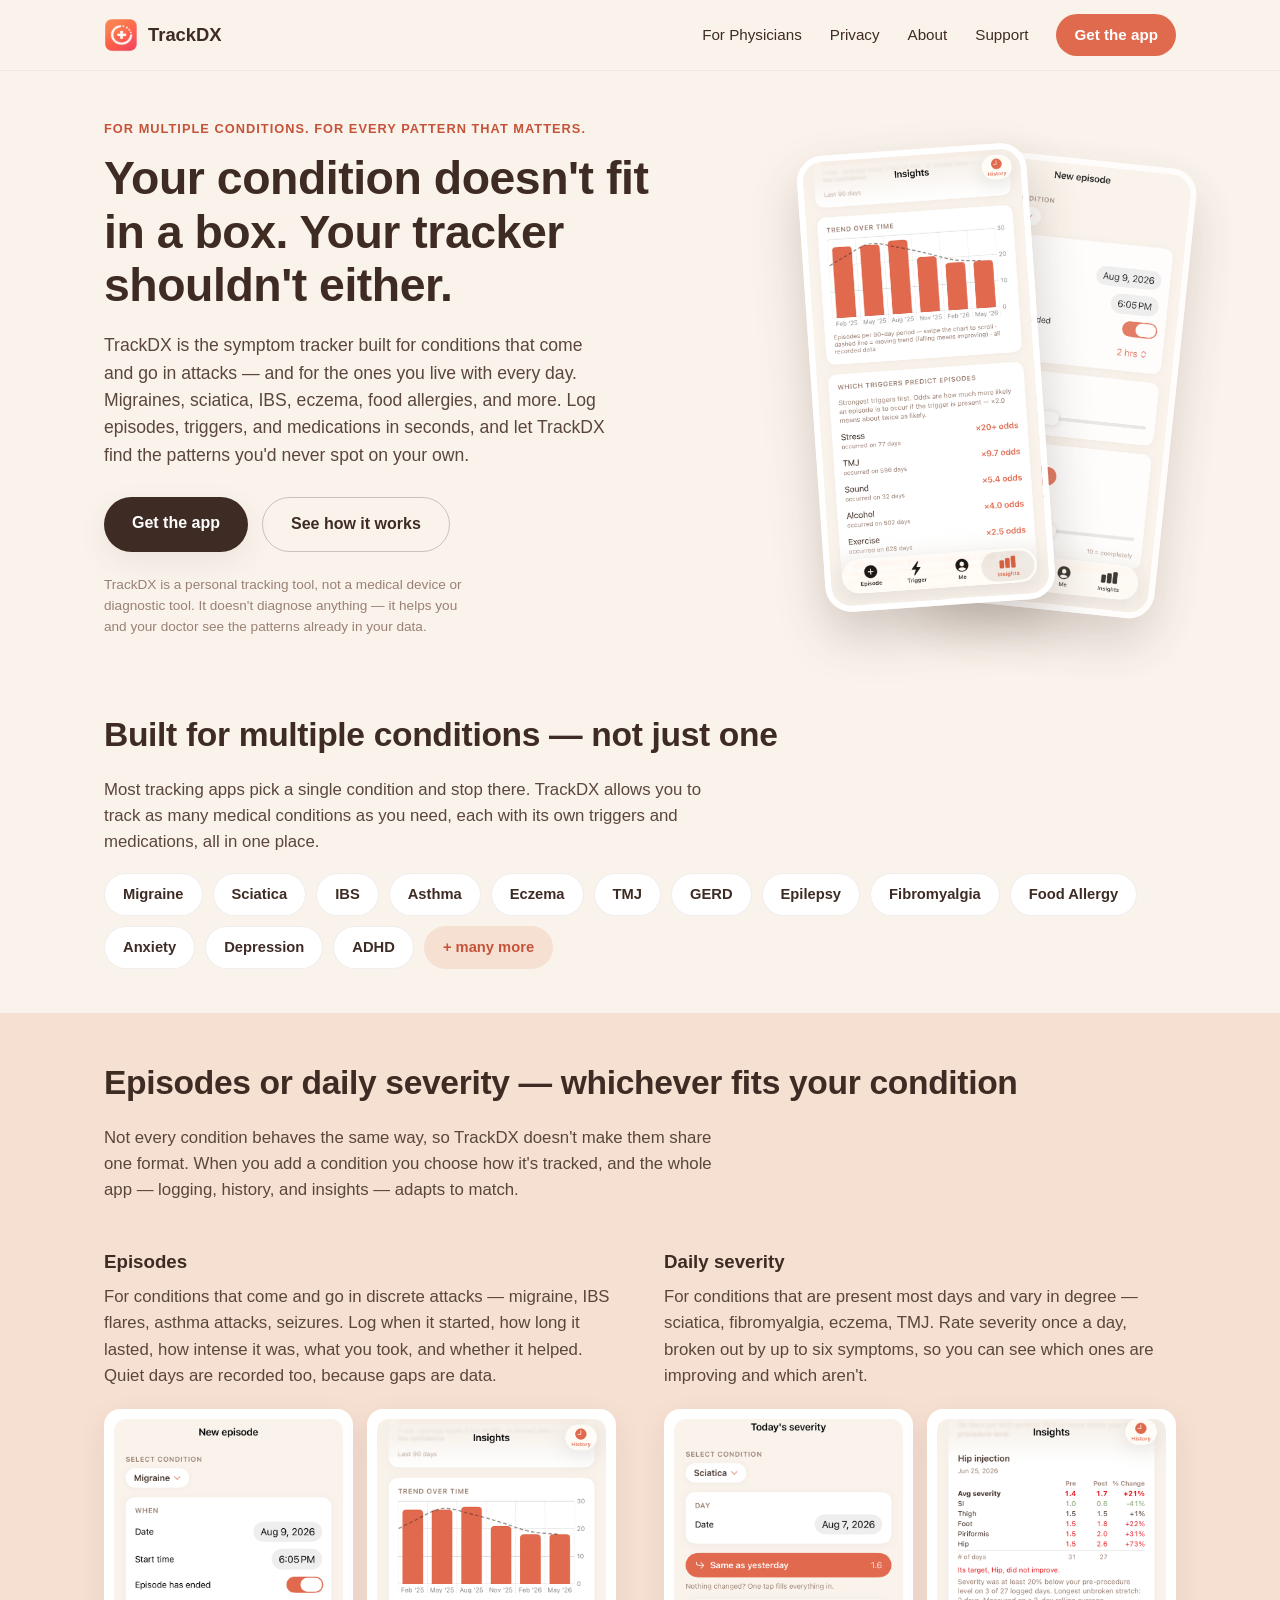
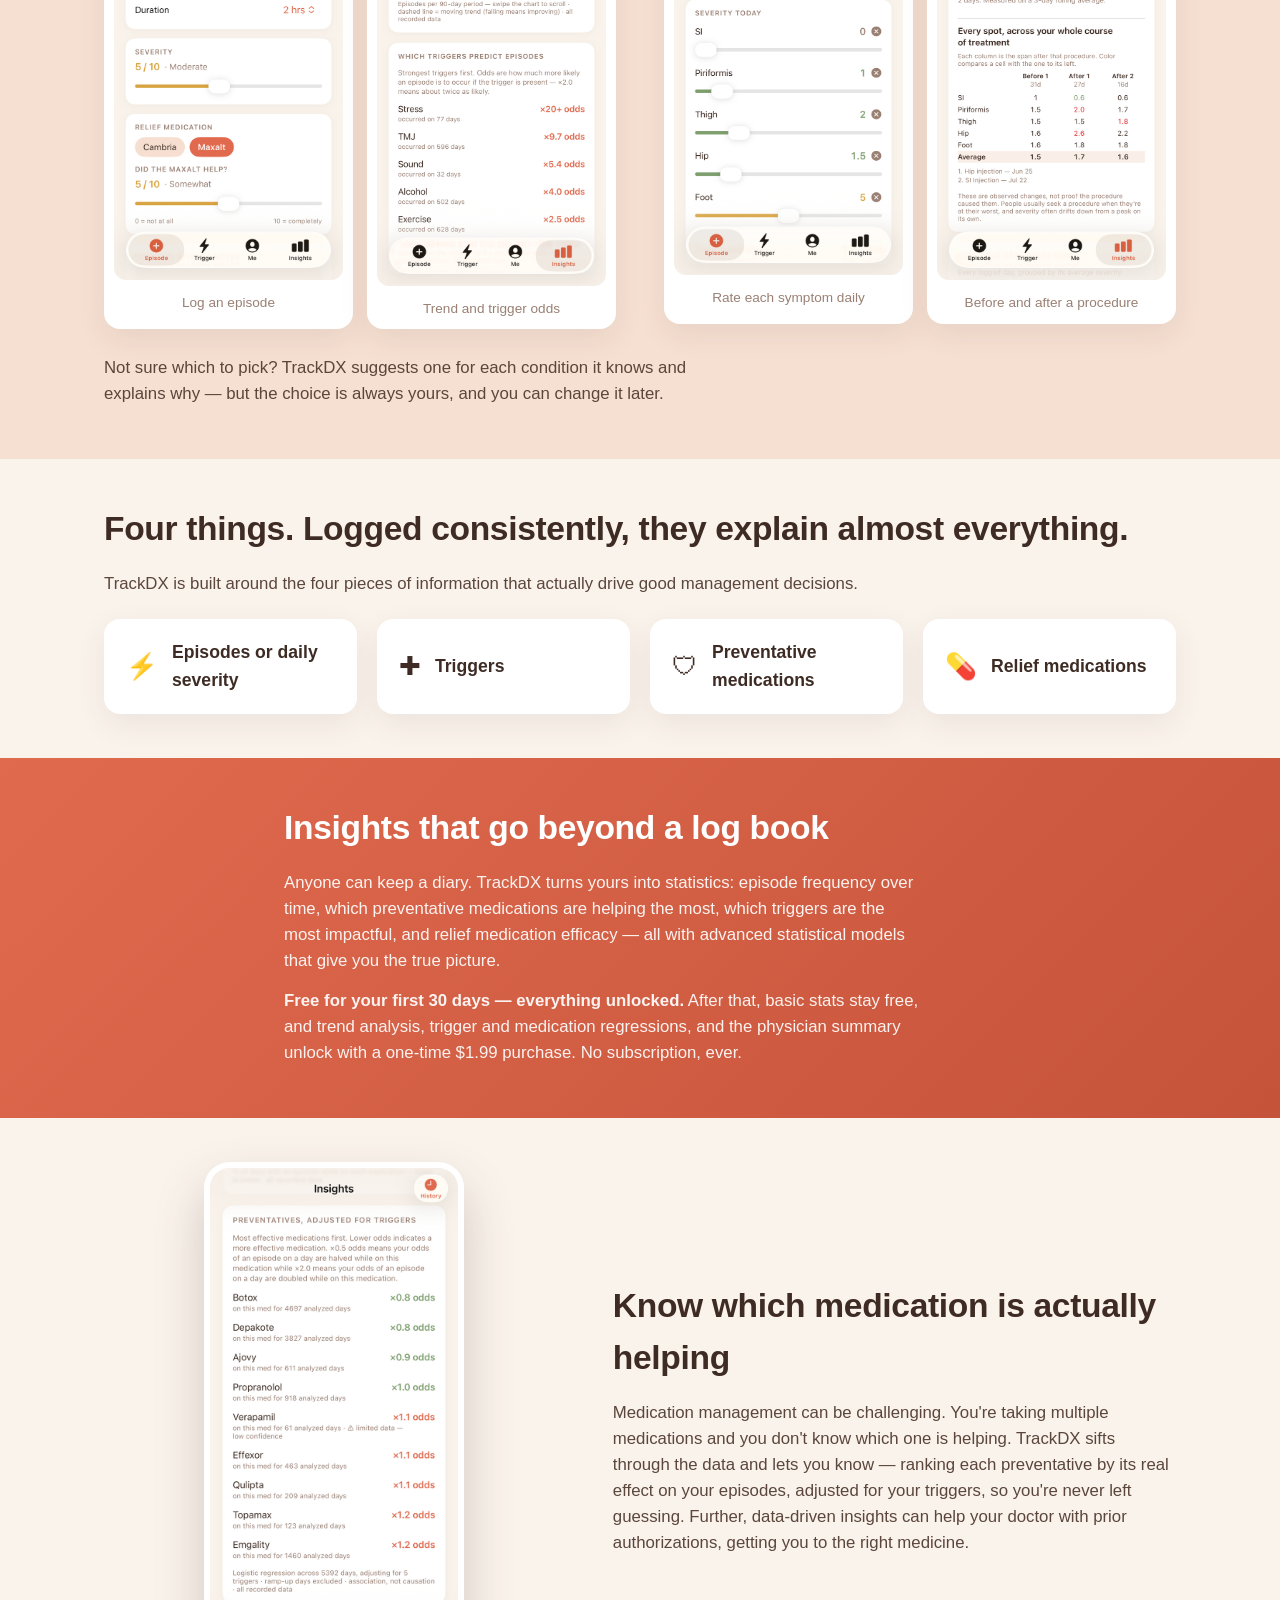
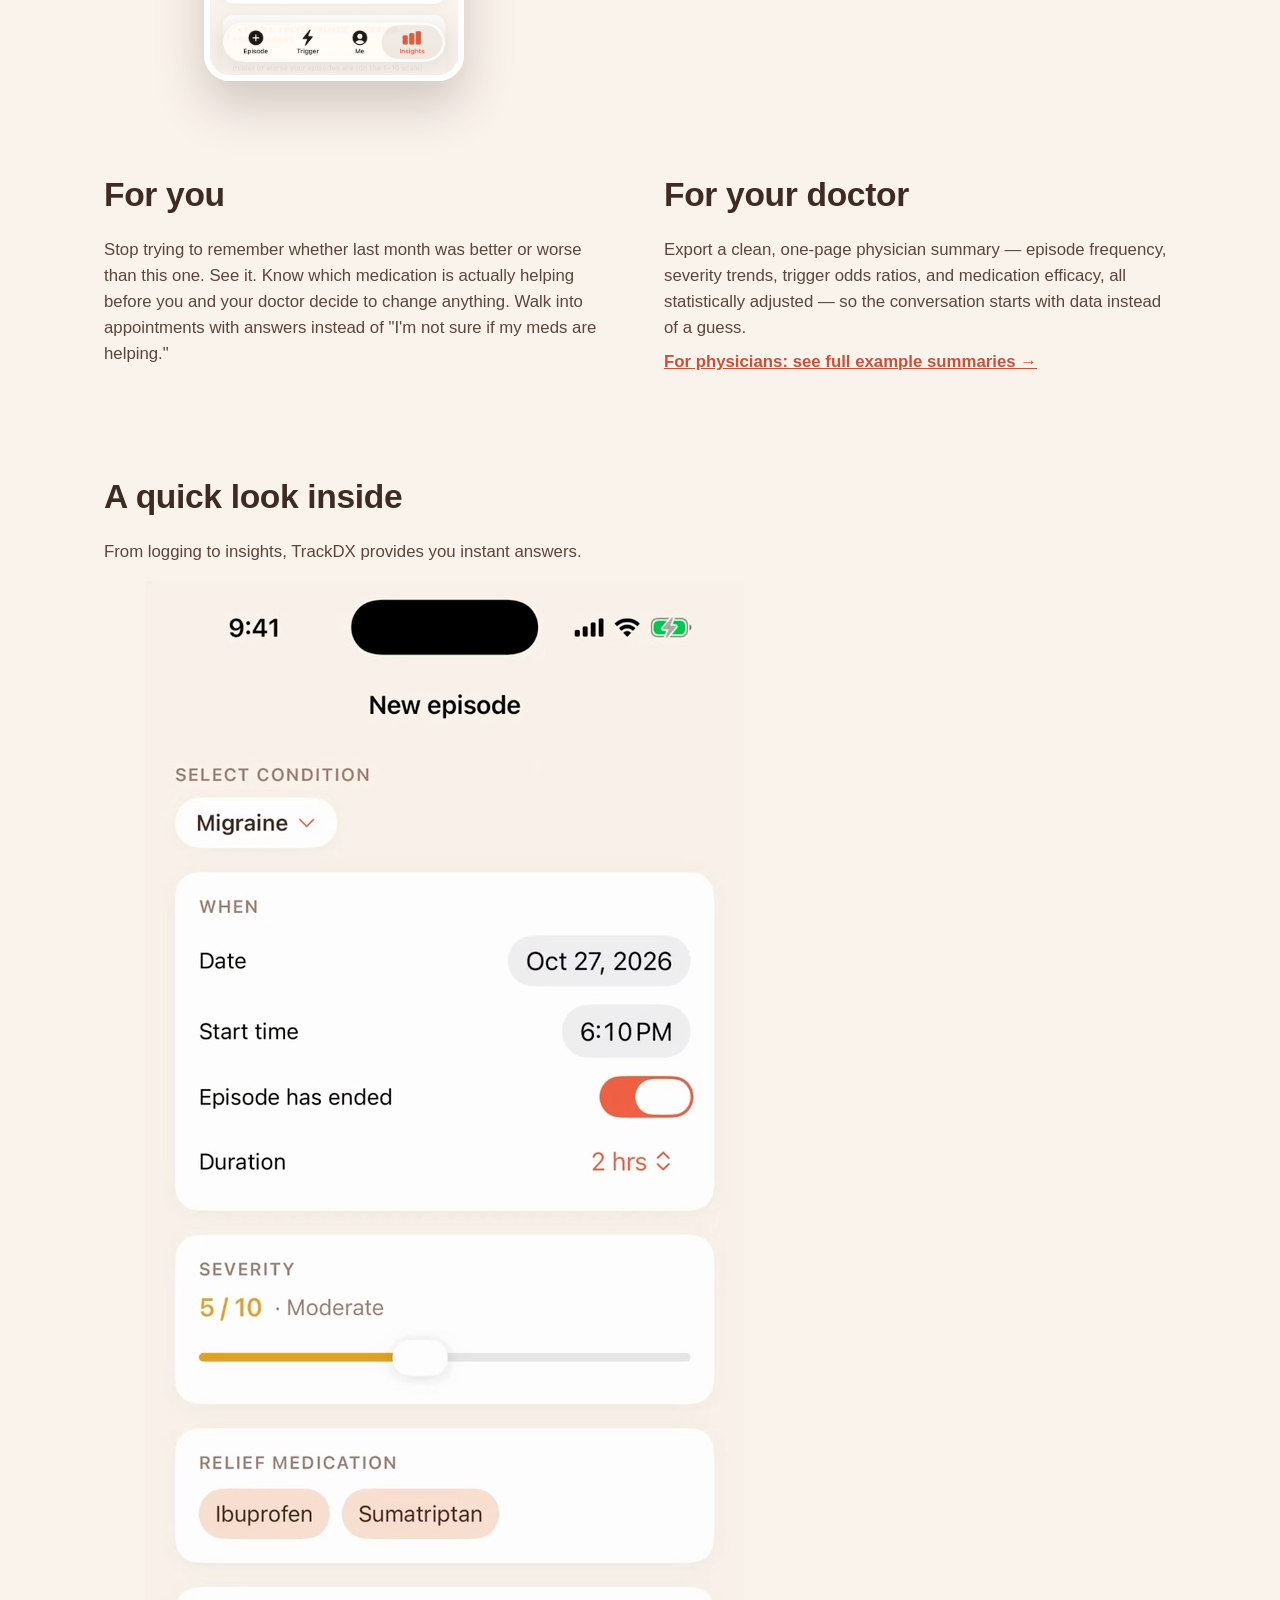
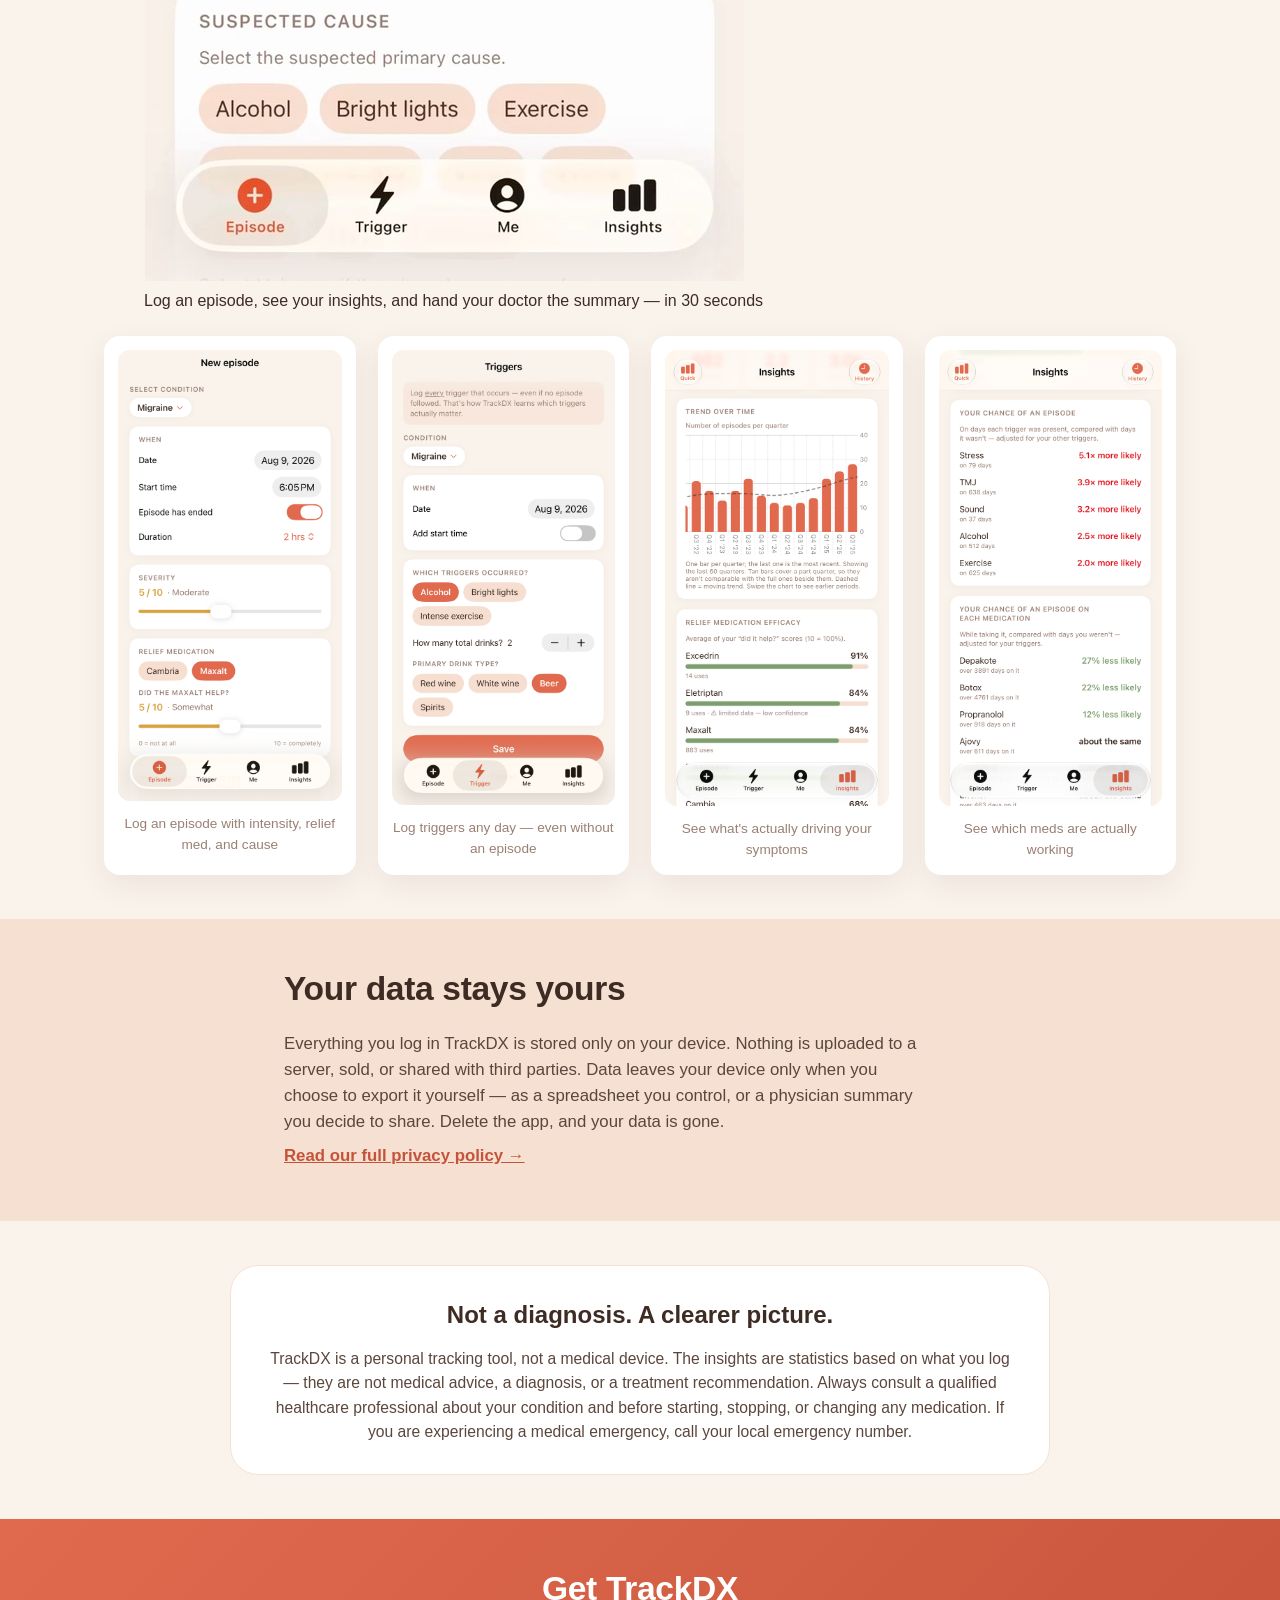
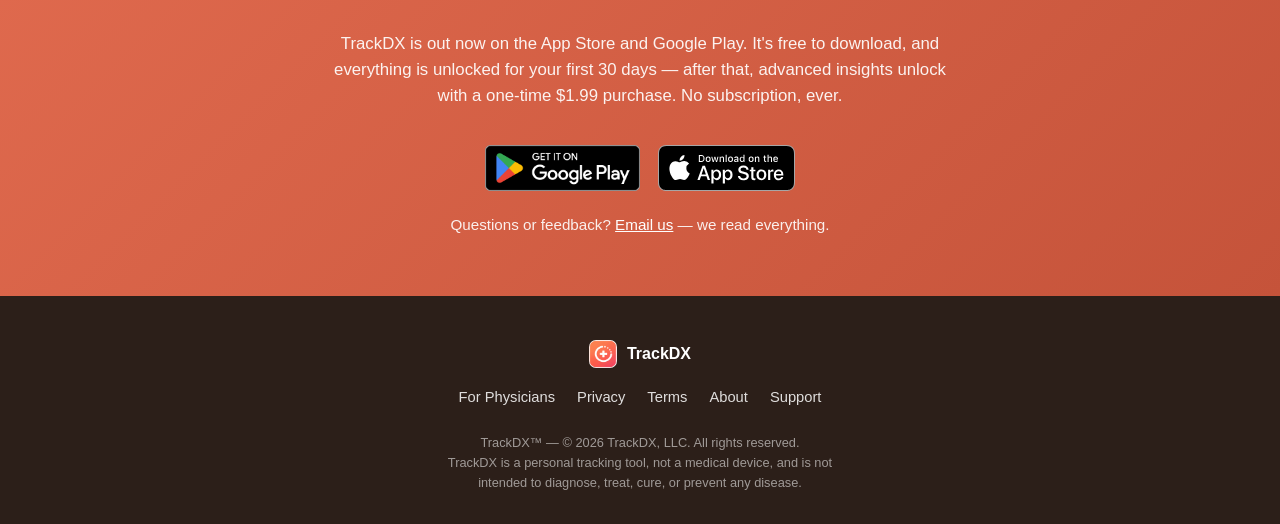
==== commit dd69463e: "Show app preview video in A quick look inside" ====
--- a/index.html
+++ b/index.html
@@ -255,6 +255,12 @@
     <div class="container">
       <h2 class="section-title">A quick look inside</h2>
       <p class="section-lead">From logging to insights, TrackDX provides you instant answers.</p>
+      <figure class="screen-video">
+        <video src="assets/video/trackdx-preview.mp4" poster="assets/video/trackdx-preview-poster.jpg"
+               autoplay muted loop playsinline preload="metadata" width="600" height="1300"
+               aria-label="TrackDX in 30 seconds: logging a migraine episode, scrolling through Insights, and opening the Physician Summary"></video>
+        <figcaption>Log an episode, see your insights, and hand your doctor the summary — in 30 seconds</figcaption>
+      </figure>
       <div class="screens-grid">
         <figure class="screen-item">
           <img src="assets/img/screenshot-episode.png" alt="New episode screen with intensity slider and relief medication">
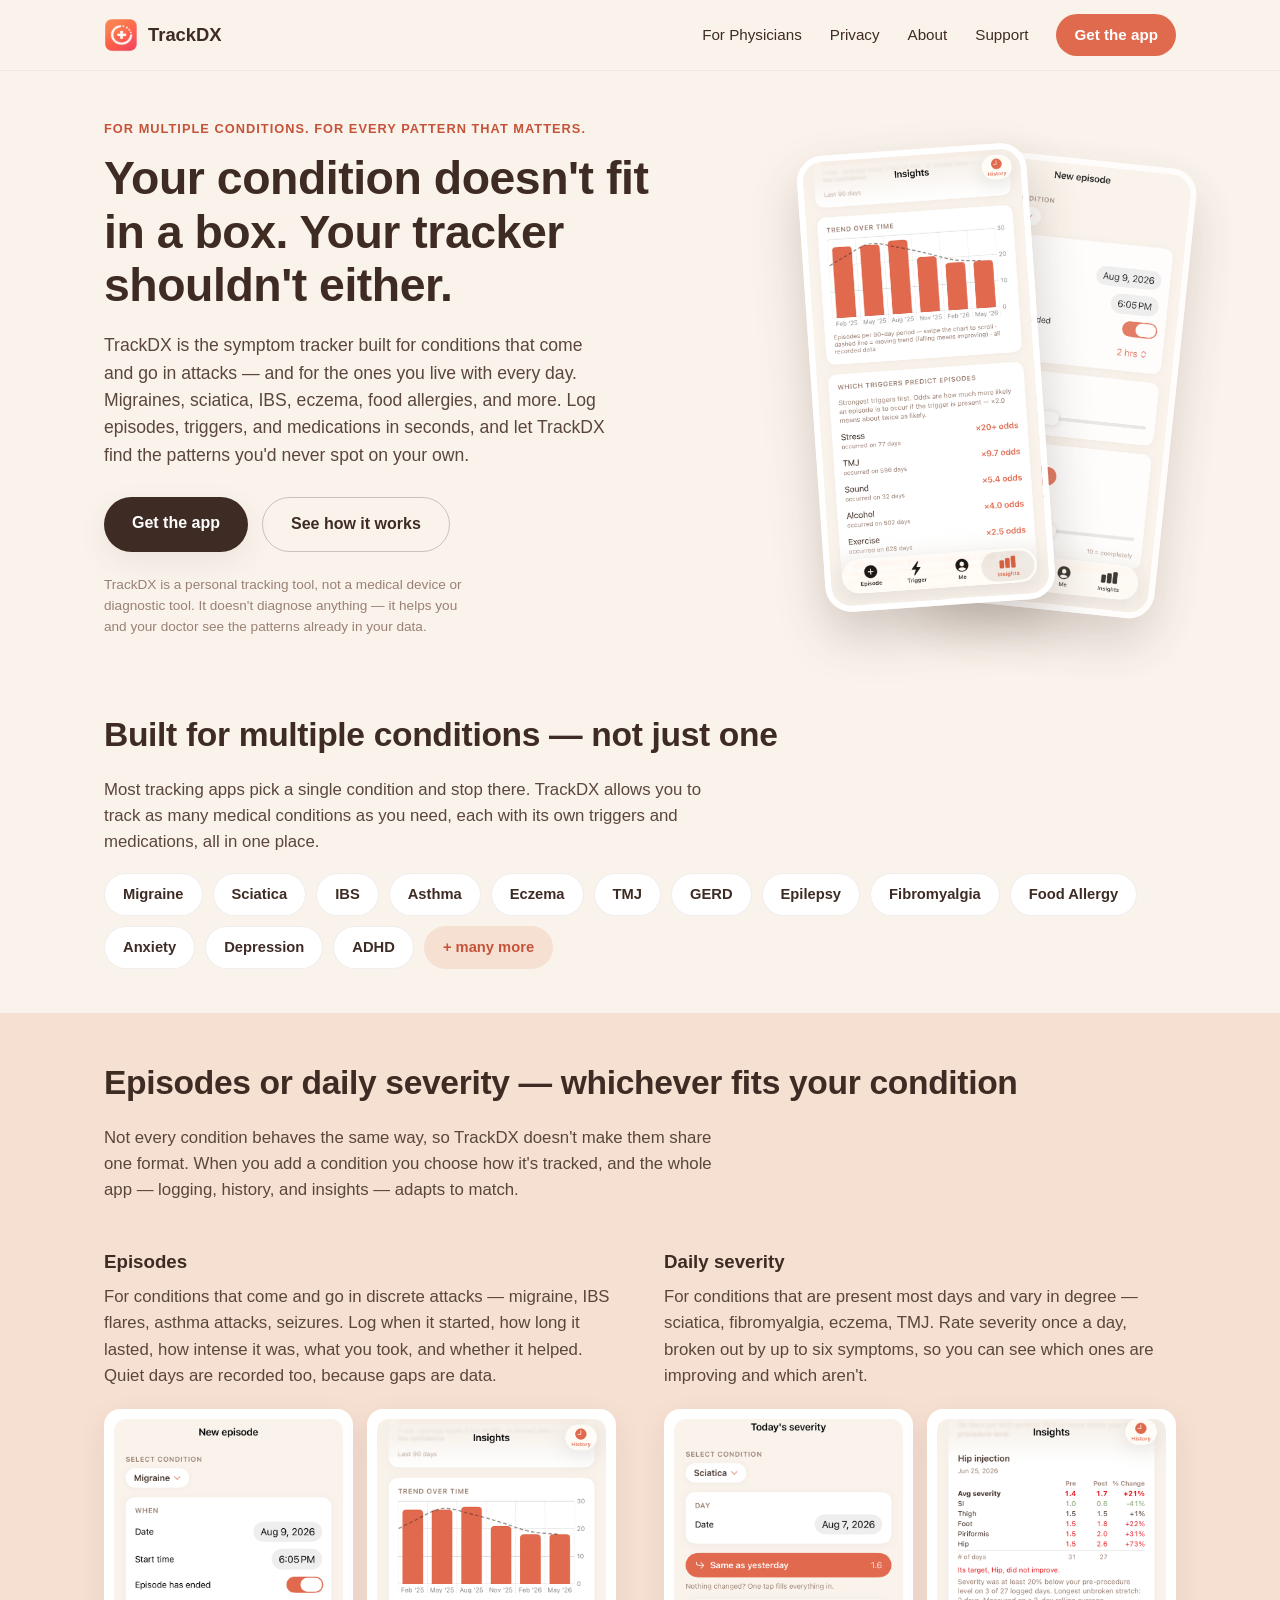
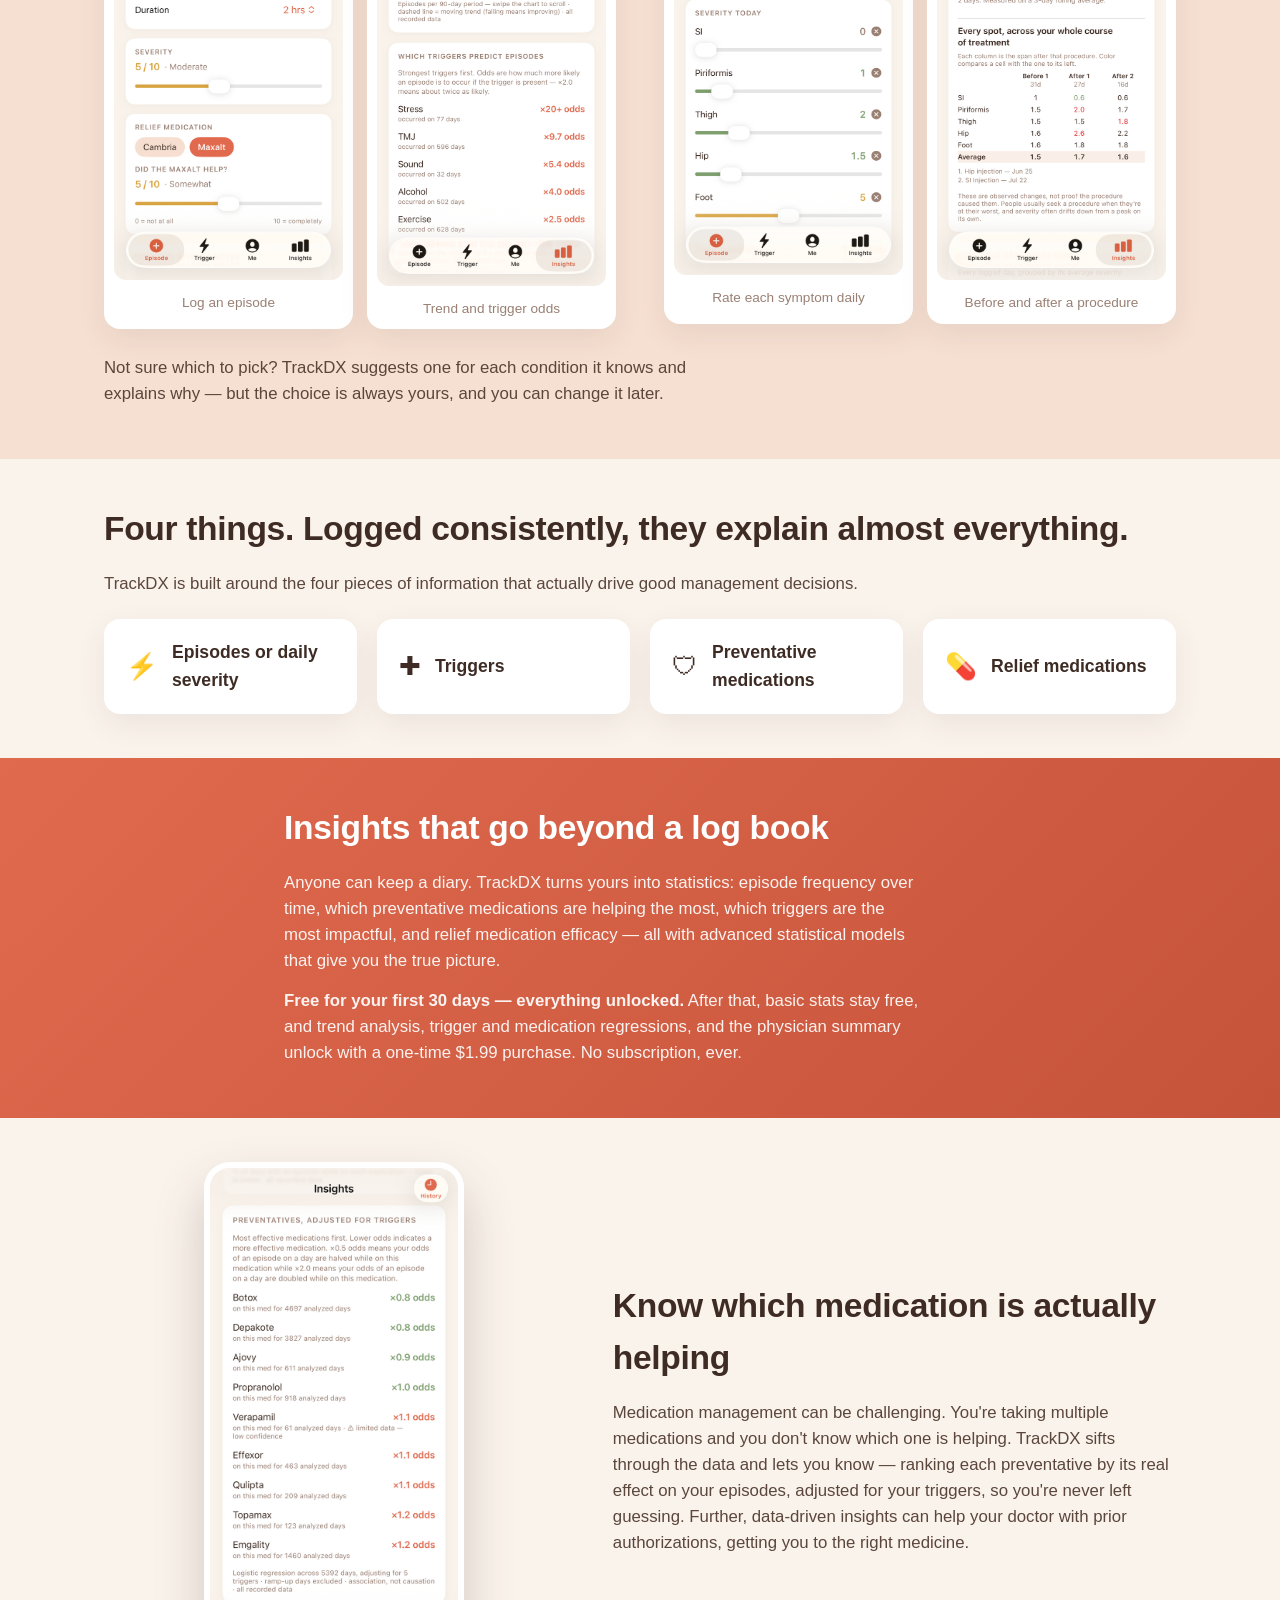
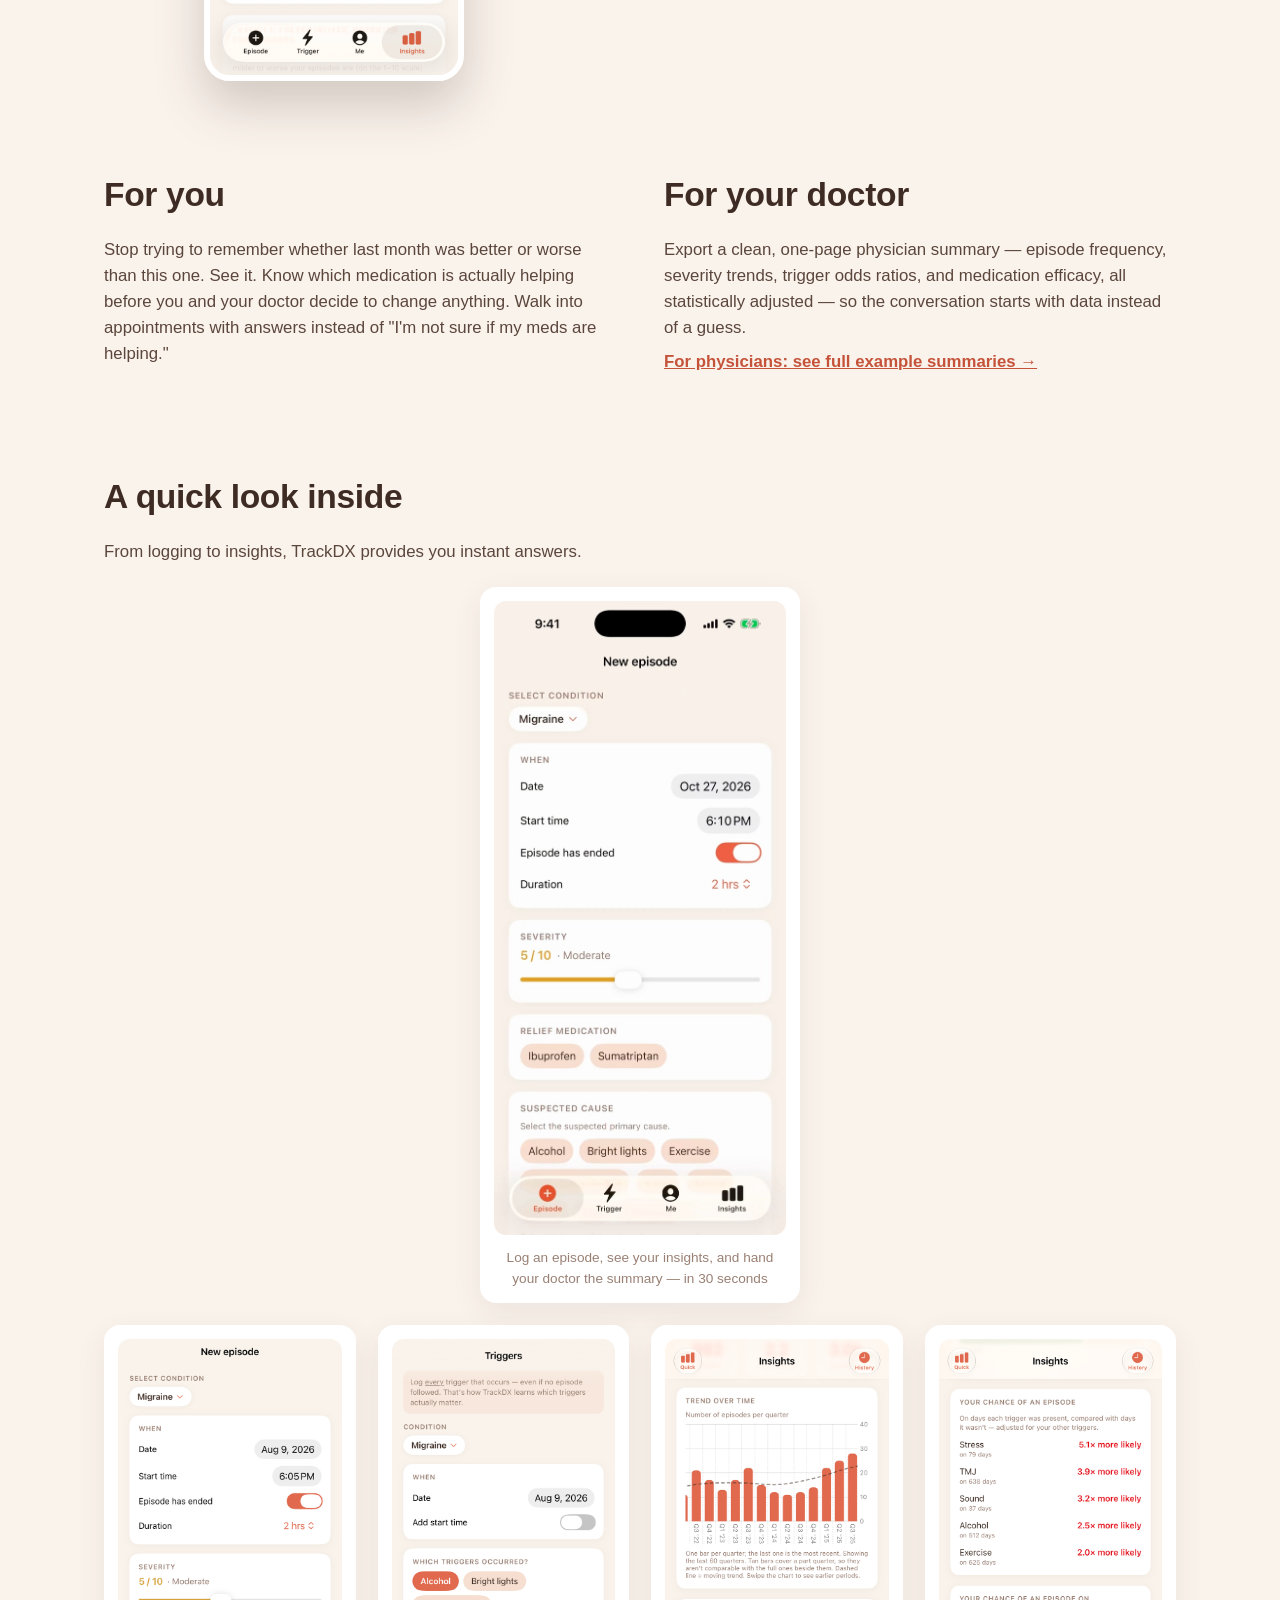
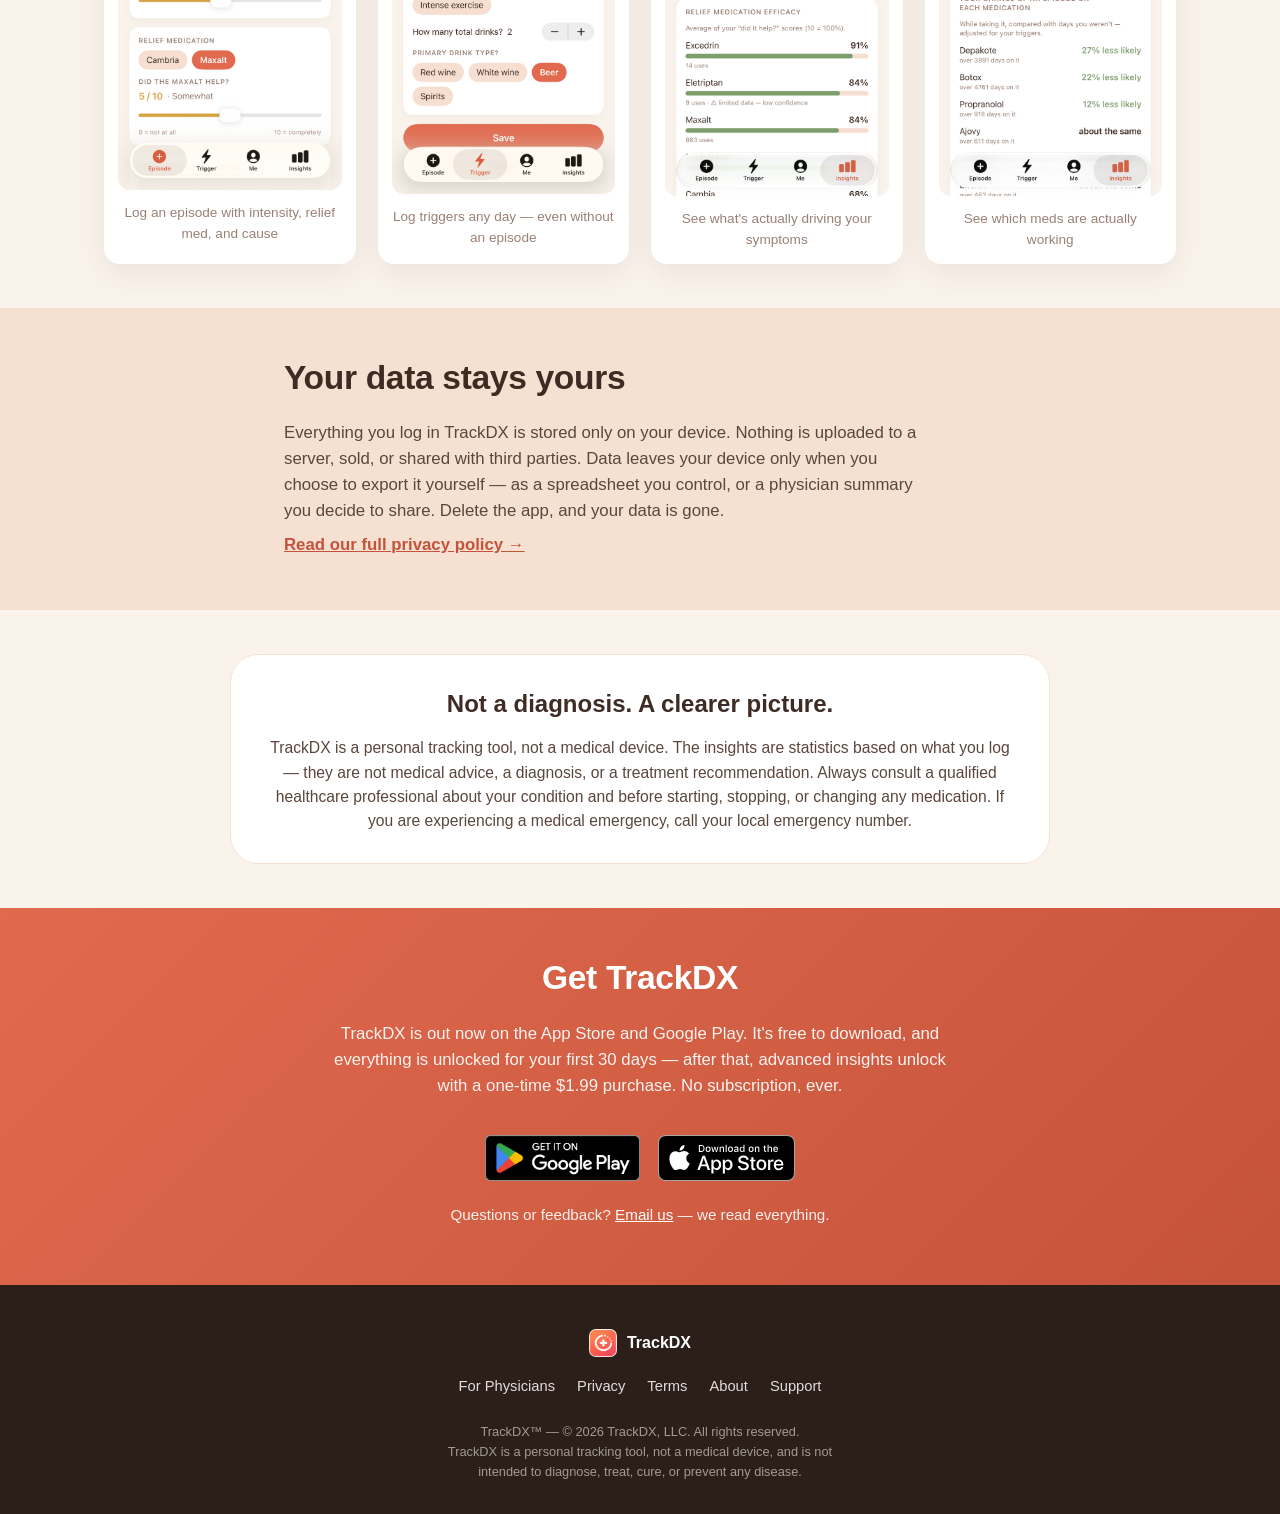
==== commit 812667e5: "Version the stylesheet link so browsers load the new CSS" ====
--- a/index.html
+++ b/index.html
@@ -27,7 +27,7 @@
 <link rel="icon" type="image/png" href="assets/img/favicon-32.png">
 <link rel="apple-touch-icon" href="assets/img/app-icon-180.png">
 <link rel="canonical" href="https://www.trackdx.net/">
-<link rel="stylesheet" href="css/style.css">
+<link rel="stylesheet" href="css/style.css?v=2026-10-27">
 </head>
 <body>
 
--- a/css/style.css
+++ b/css/style.css
@@ -385,6 +385,30 @@
 }
 
 .screen-item figcaption {
+  font-size: 0.85rem;
+  color: var(--muted);
+  text-align: center;
+}
+
+/* App preview video, above the four screenshots — plays muted and loops like an animated screenshot */
+.screen-video {
+  margin: 22px auto 0;
+  max-width: 320px;
+  background: var(--card);
+  border-radius: var(--radius);
+  padding: 14px;
+  box-shadow: var(--shadow);
+}
+
+.screen-video video {
+  display: block;
+  width: 100%;
+  height: auto;
+  border-radius: 12px;
+  margin-bottom: 12px;
+}
+
+.screen-video figcaption {
   font-size: 0.85rem;
   color: var(--muted);
   text-align: center;
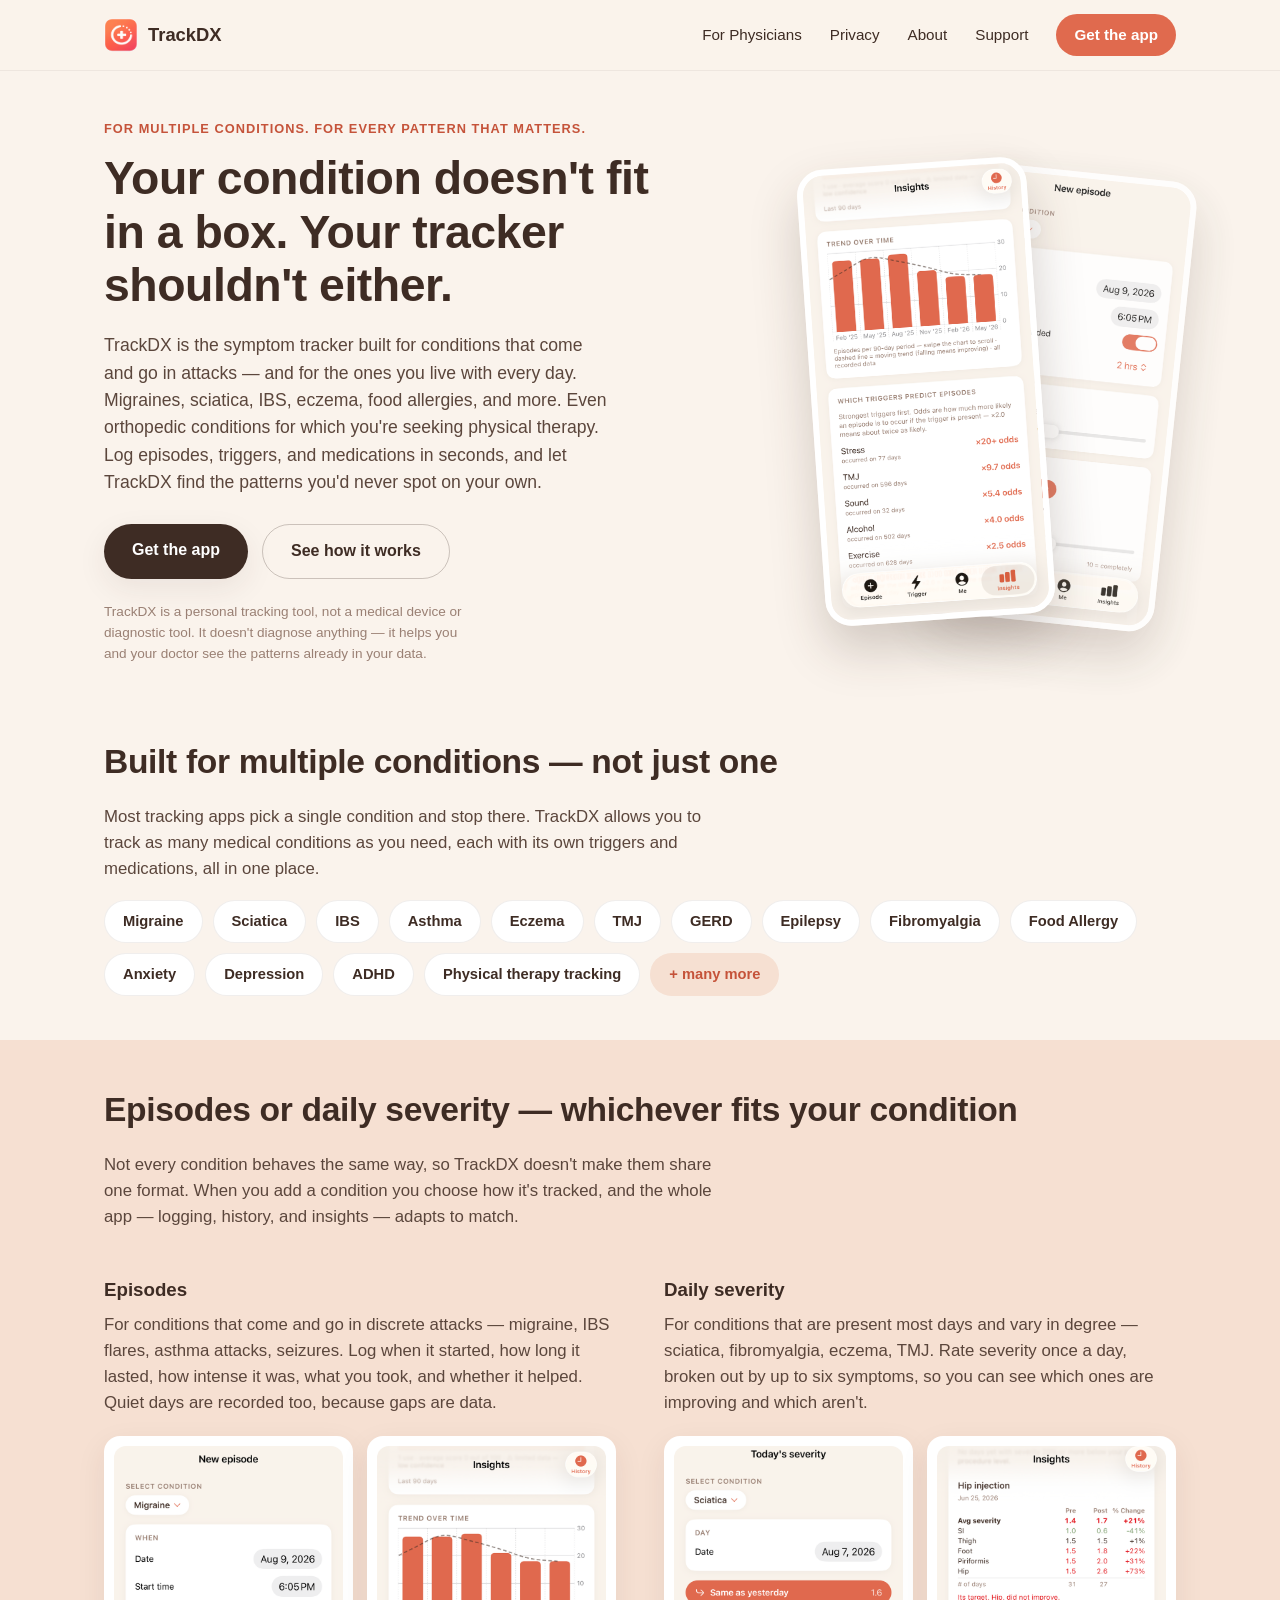
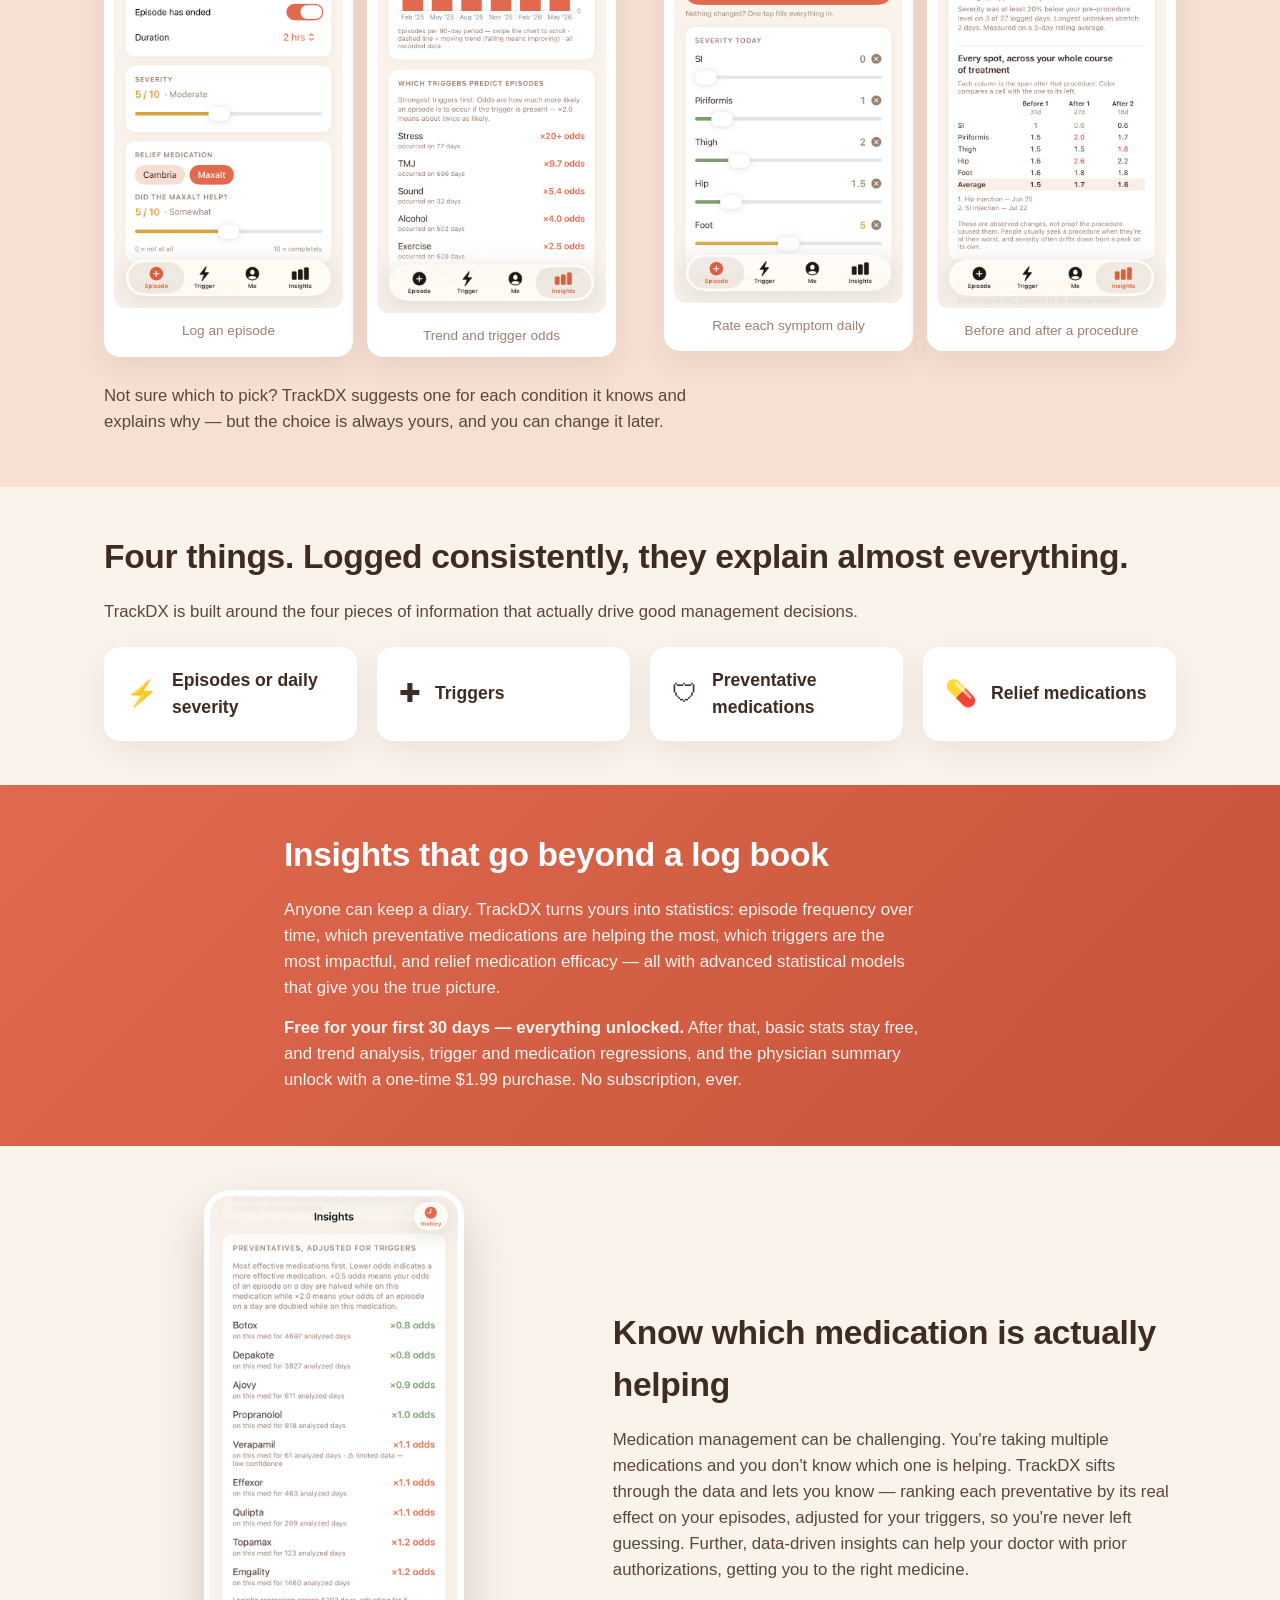
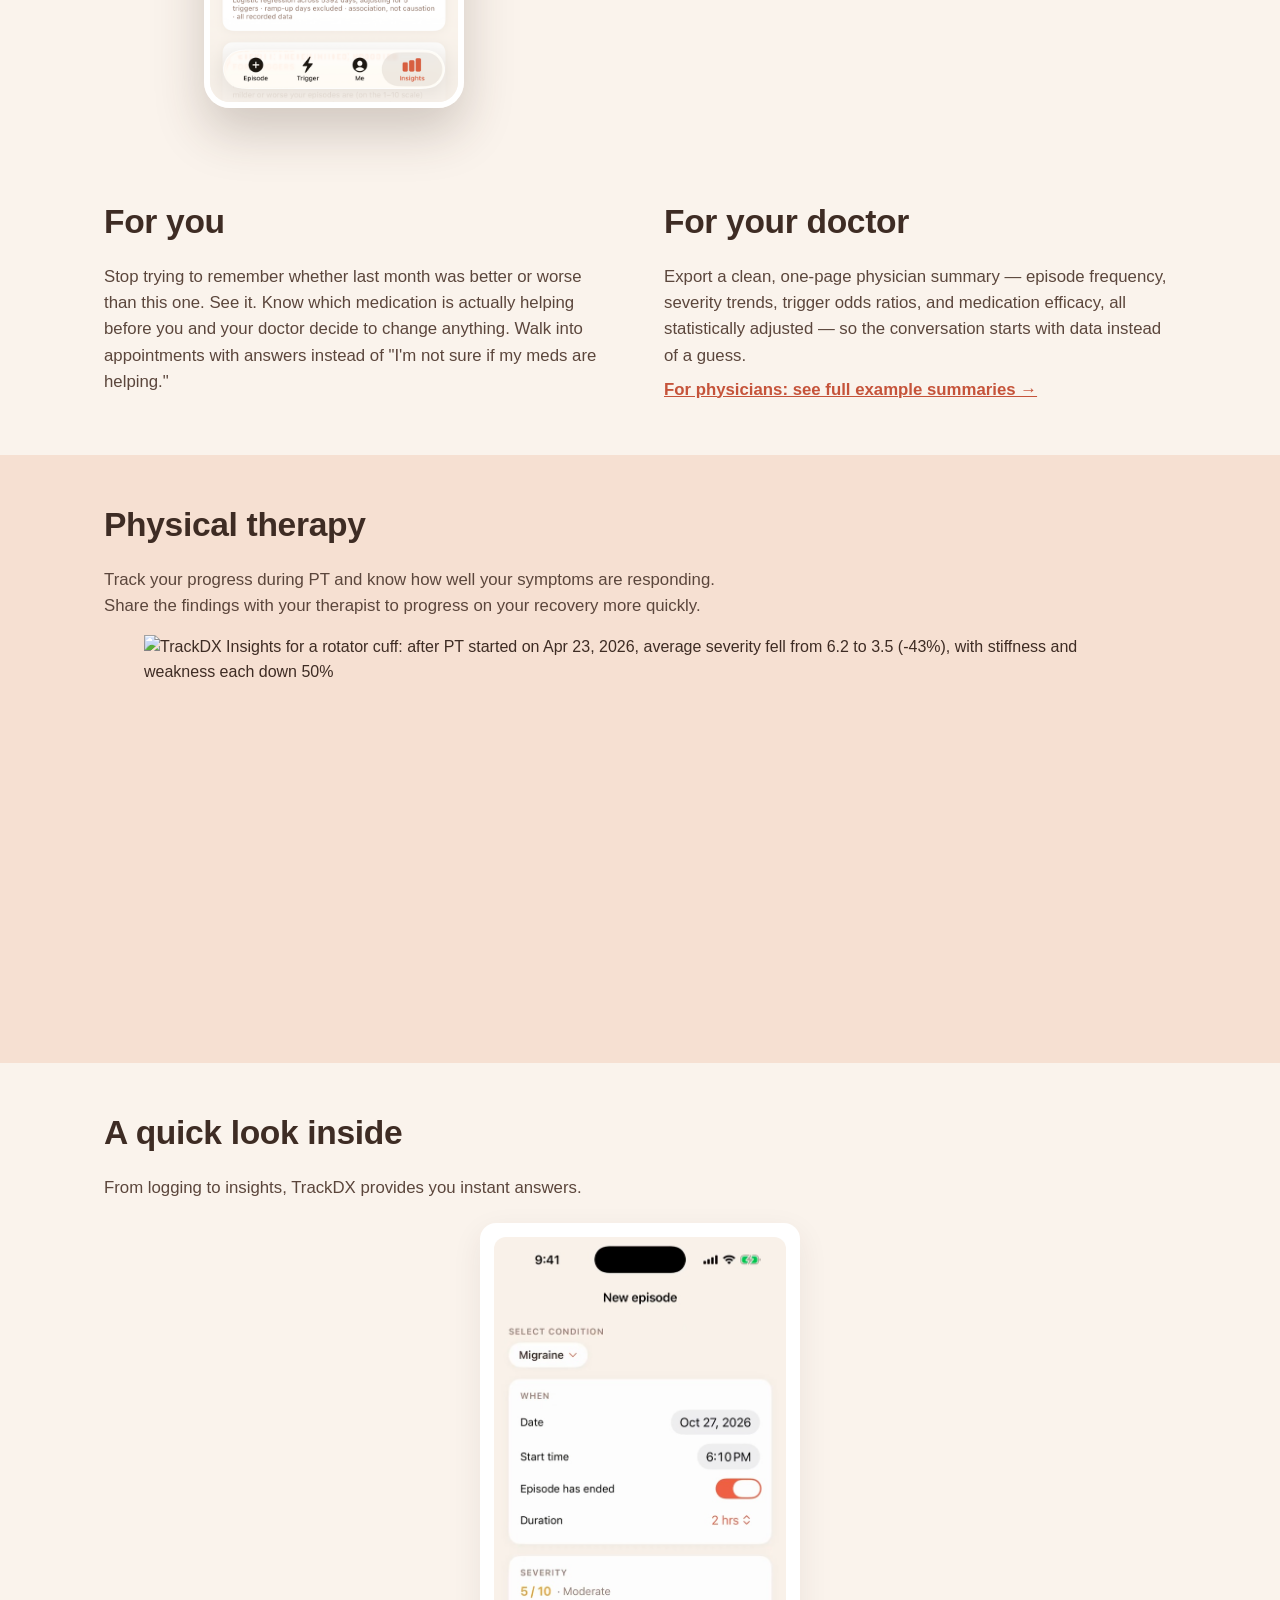
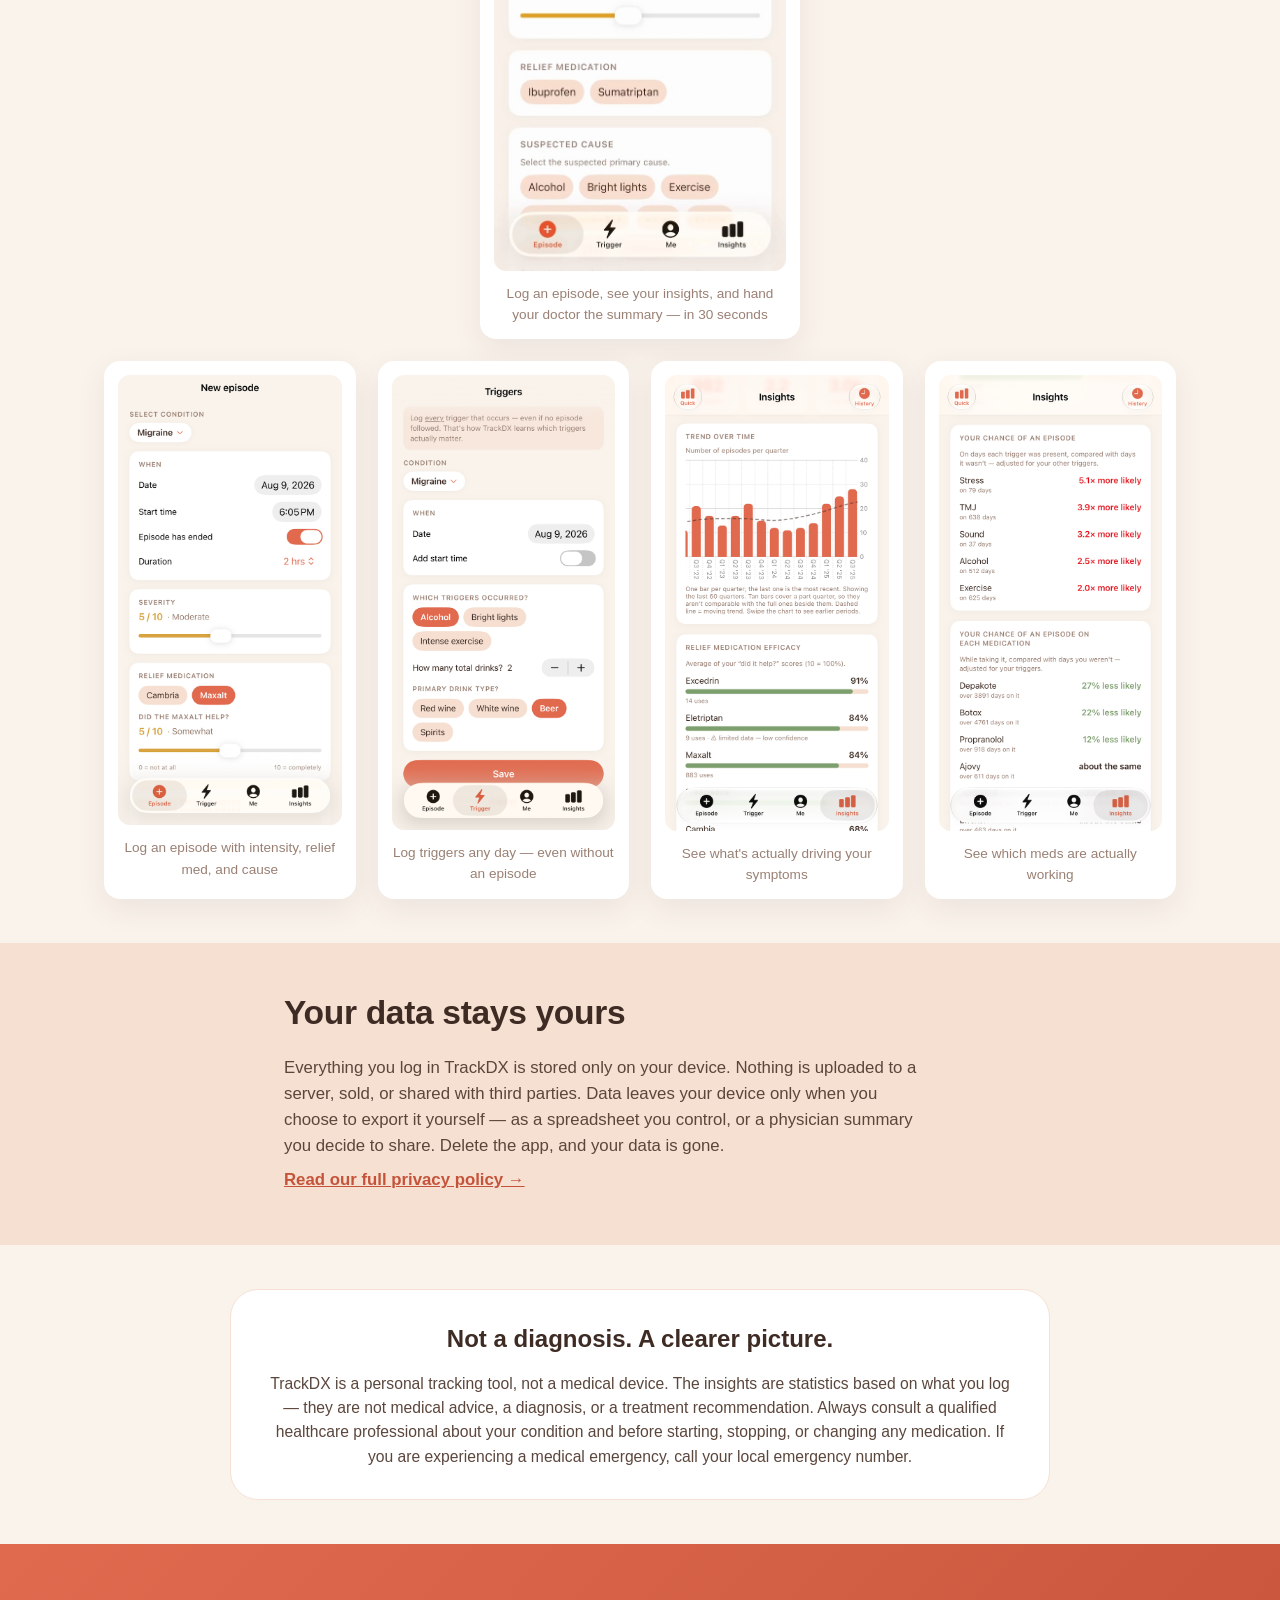
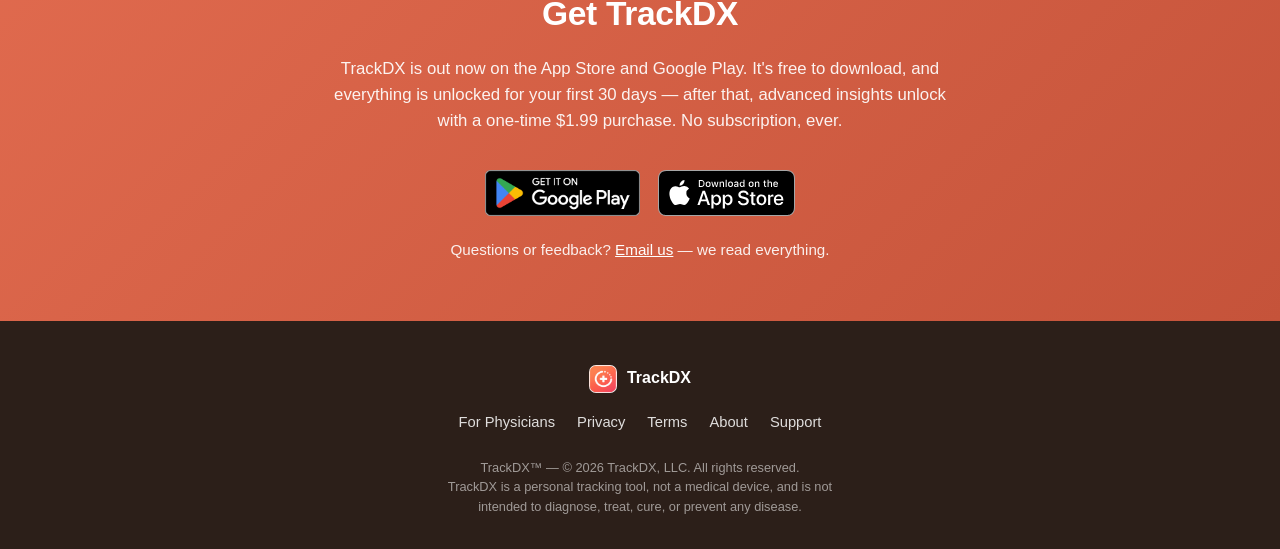
==== commit 42b72a92: "Add physical therapy to home and physicians pages" ====
--- a/index.html
+++ b/index.html
@@ -27,7 +27,7 @@
 <link rel="icon" type="image/png" href="assets/img/favicon-32.png">
 <link rel="apple-touch-icon" href="assets/img/app-icon-180.png">
 <link rel="canonical" href="https://www.trackdx.net/">
-<link rel="stylesheet" href="css/style.css?v=2026-10-27">
+<link rel="stylesheet" href="css/style.css?v=2026-11-10">
 </head>
 <body>
 
@@ -62,8 +62,9 @@
         <h1>Your condition doesn't fit in a box. Your tracker shouldn't either.</h1>
         <p class="hero-sub">
           TrackDX is the symptom tracker built for conditions that come and go in attacks — and for the ones
-          you live with every day. Migraines, sciatica, IBS, eczema, food allergies, and more. Log episodes,
-          triggers, and medications in seconds, and let TrackDX find the patterns you'd never spot on your own.
+          you live with every day. Migraines, sciatica, IBS, eczema, food allergies, and more. Even orthopedic
+          conditions for which you're seeking physical therapy. Log episodes, triggers, and medications in
+          seconds, and let TrackDX find the patterns you'd never spot on your own.
         </p>
         <div class="hero-actions">
           <a href="#download" class="btn btn-primary">Get the app</a>
@@ -103,6 +104,7 @@
         <span class="pill">Anxiety</span>
         <span class="pill">Depression</span>
         <span class="pill">ADHD</span>
+        <span class="pill">Physical therapy tracking</span>
         <span class="pill pill-accent">+ many more</span>
       </div>
     </div>
@@ -247,6 +249,23 @@
         </p>
         <p class="section-lead" style="margin-top:4px;"><a href="physicians.html" style="color:var(--coral-dark); font-weight:600; text-decoration:underline;">For physicians: see full example summaries →</a></p>
       </div>
+    </div>
+  </section>
+
+  <!-- PHYSICAL THERAPY -->
+  <section id="physical-therapy" class="band band-peach">
+    <div class="container pt-inner">
+      <div>
+        <h2 class="section-title">Physical therapy</h2>
+        <p class="section-lead">
+          Track your progress during PT and know how well your symptoms are responding. Share the findings
+          with your therapist to progress on your recovery more quickly.
+        </p>
+      </div>
+      <figure class="pt-shot">
+        <img src="assets/img/pt-insight-procedure.png" width="1598" height="368" loading="lazy"
+             alt="TrackDX Insights for a rotator cuff: after PT started on Apr 23, 2026, average severity fell from 6.2 to 3.5 (-43%), with stiffness and weakness each down 50%">
+      </figure>
     </div>
   </section>
 
